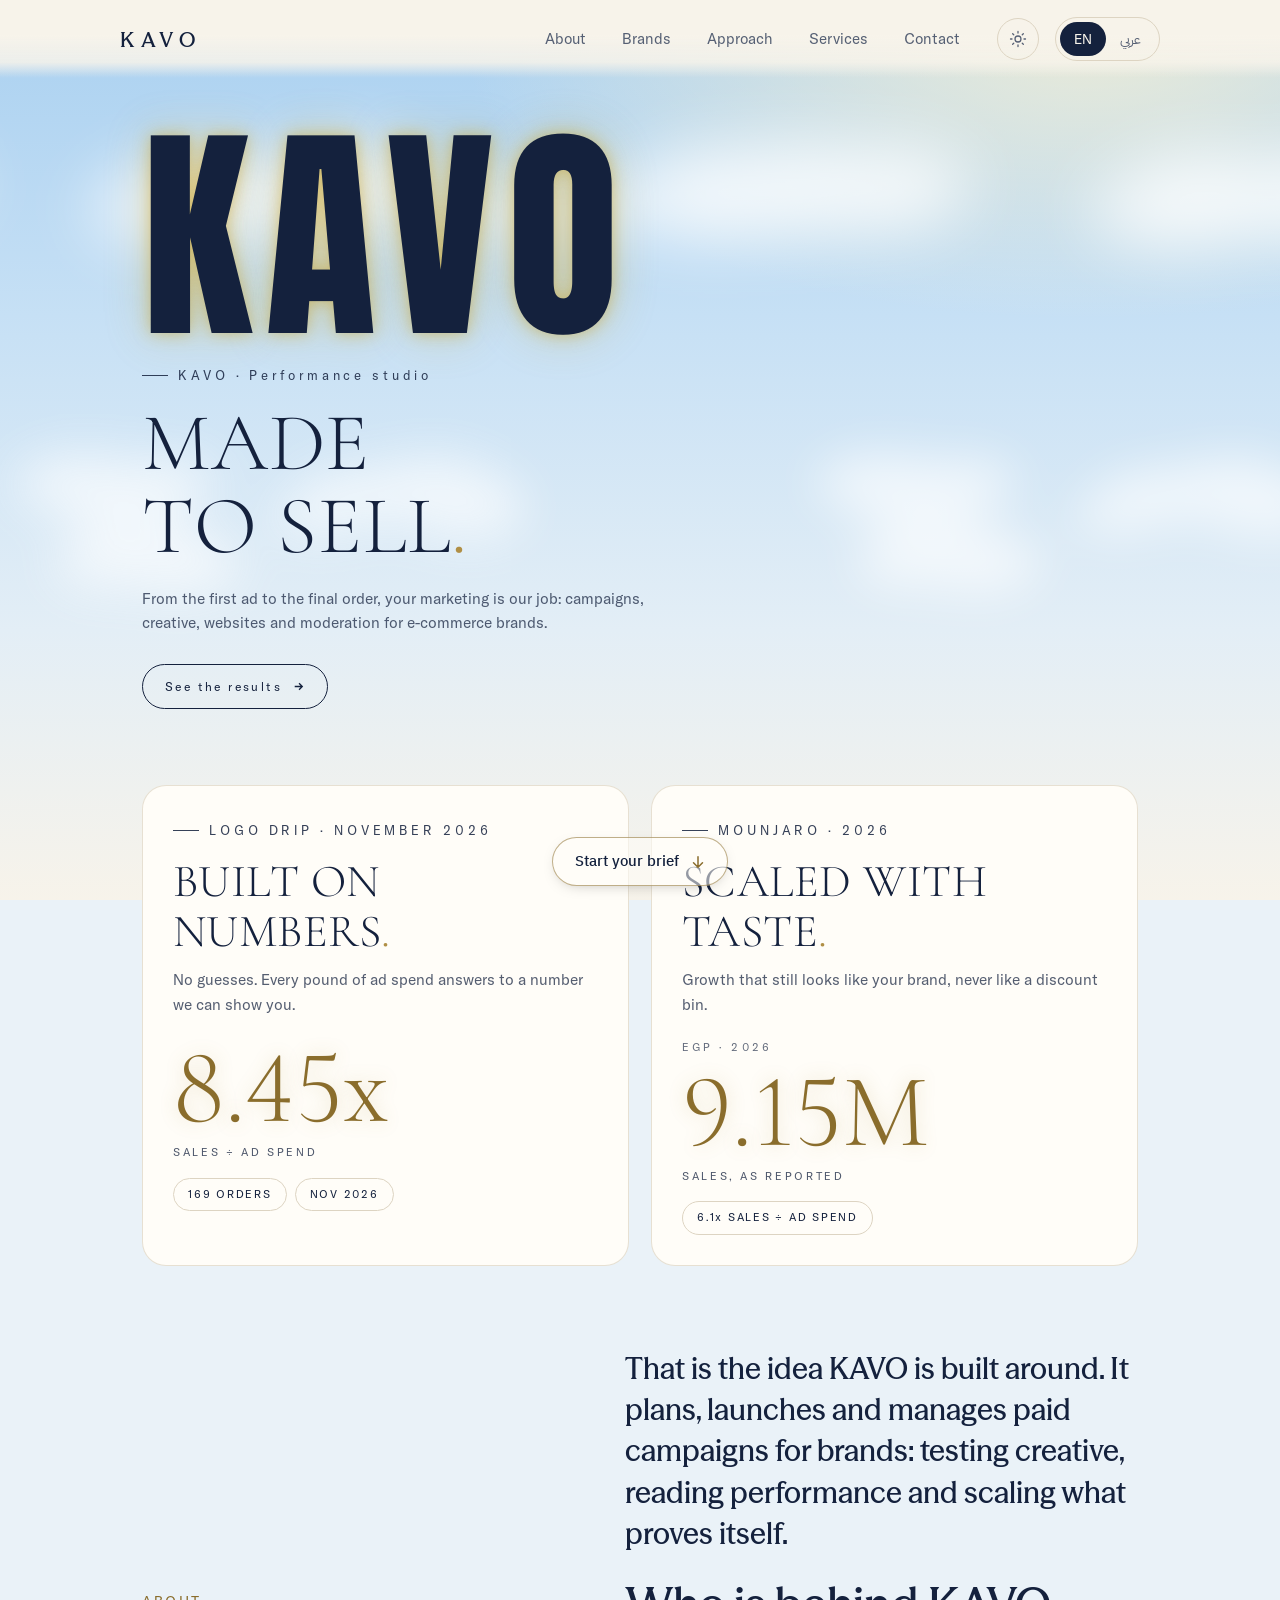
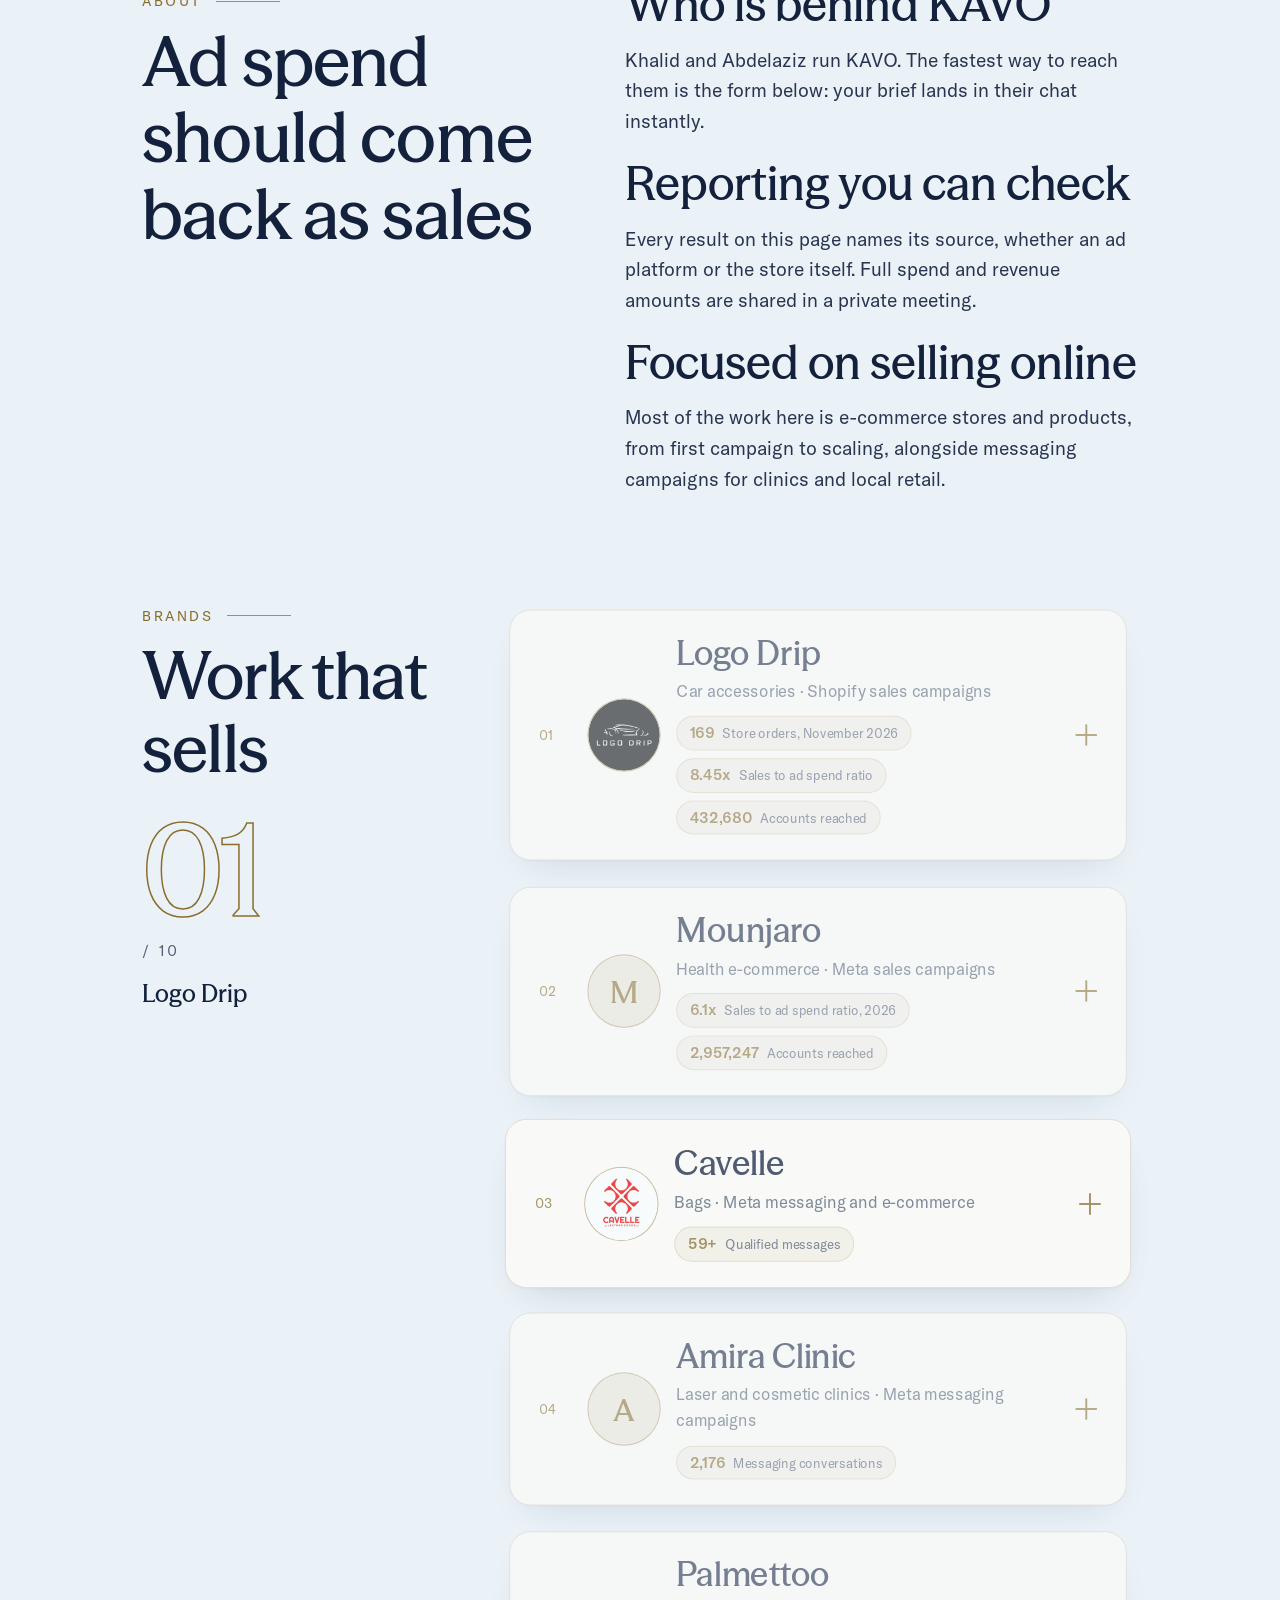
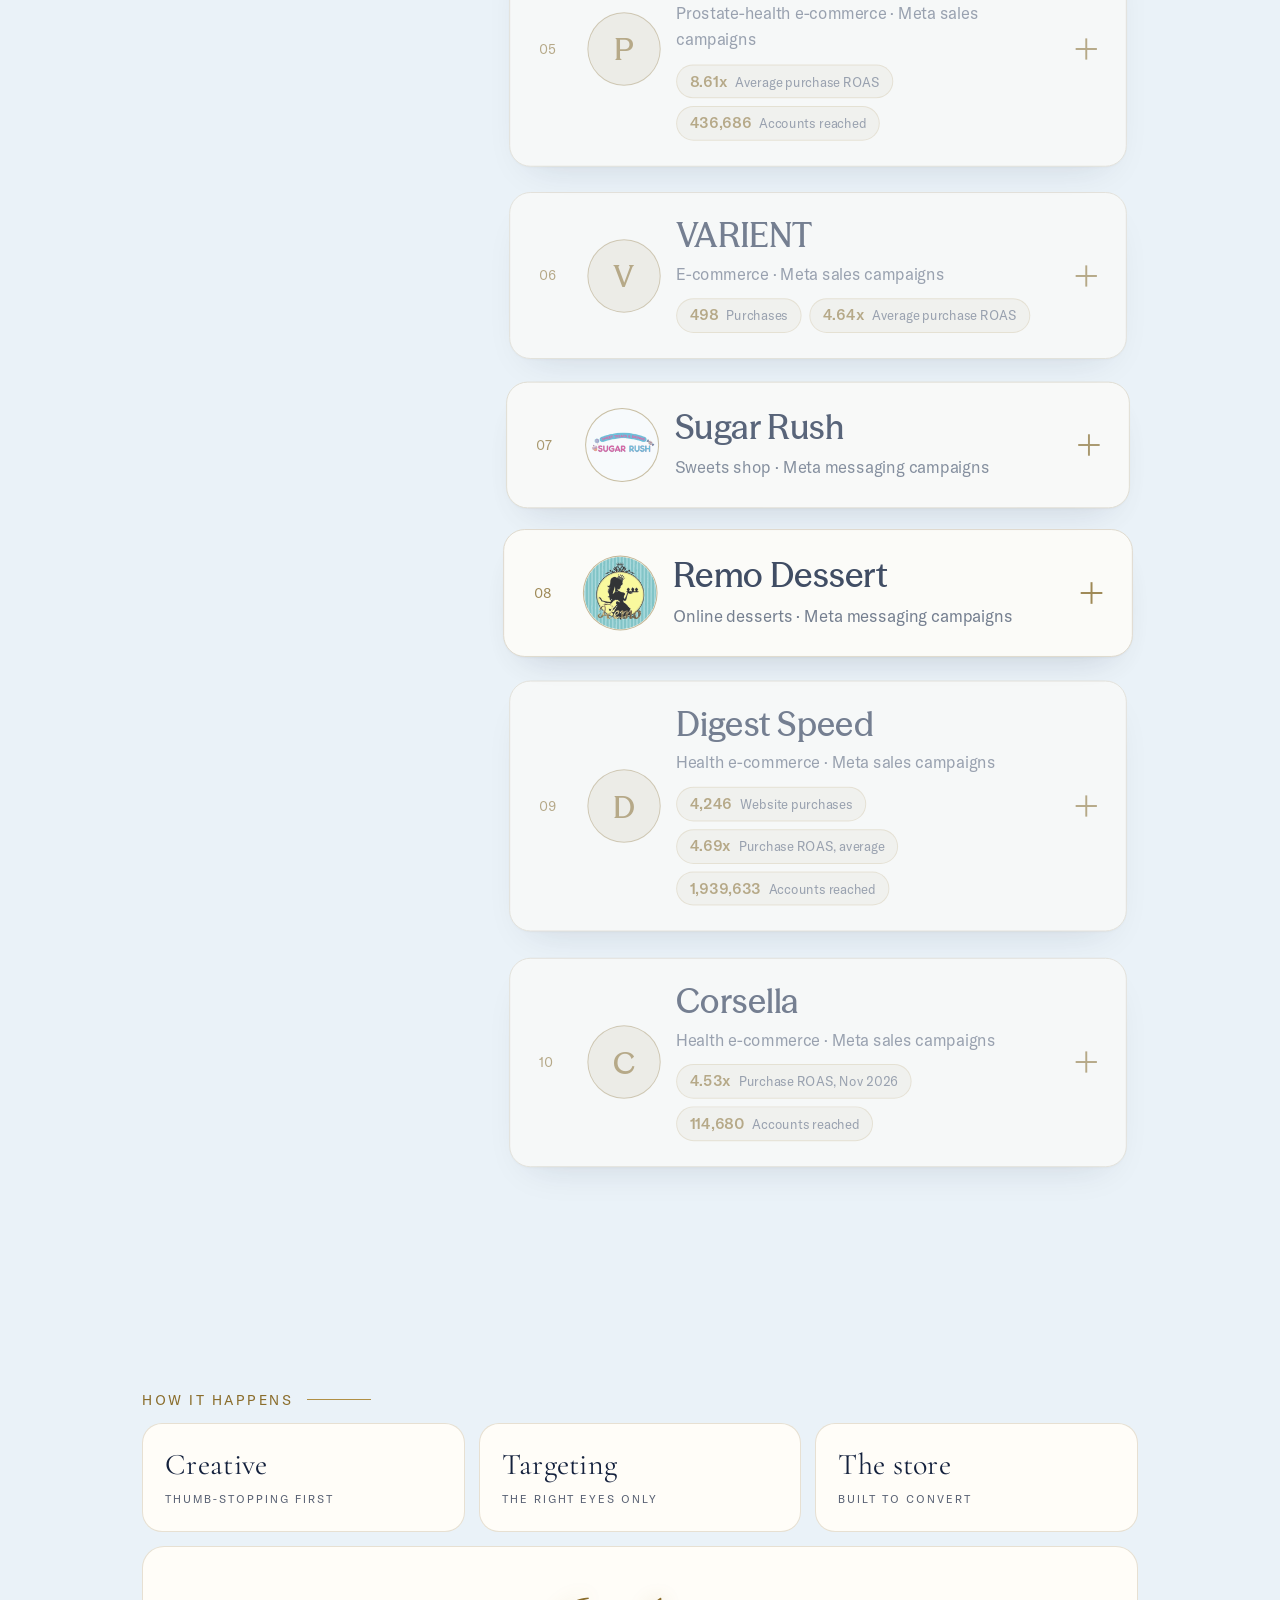
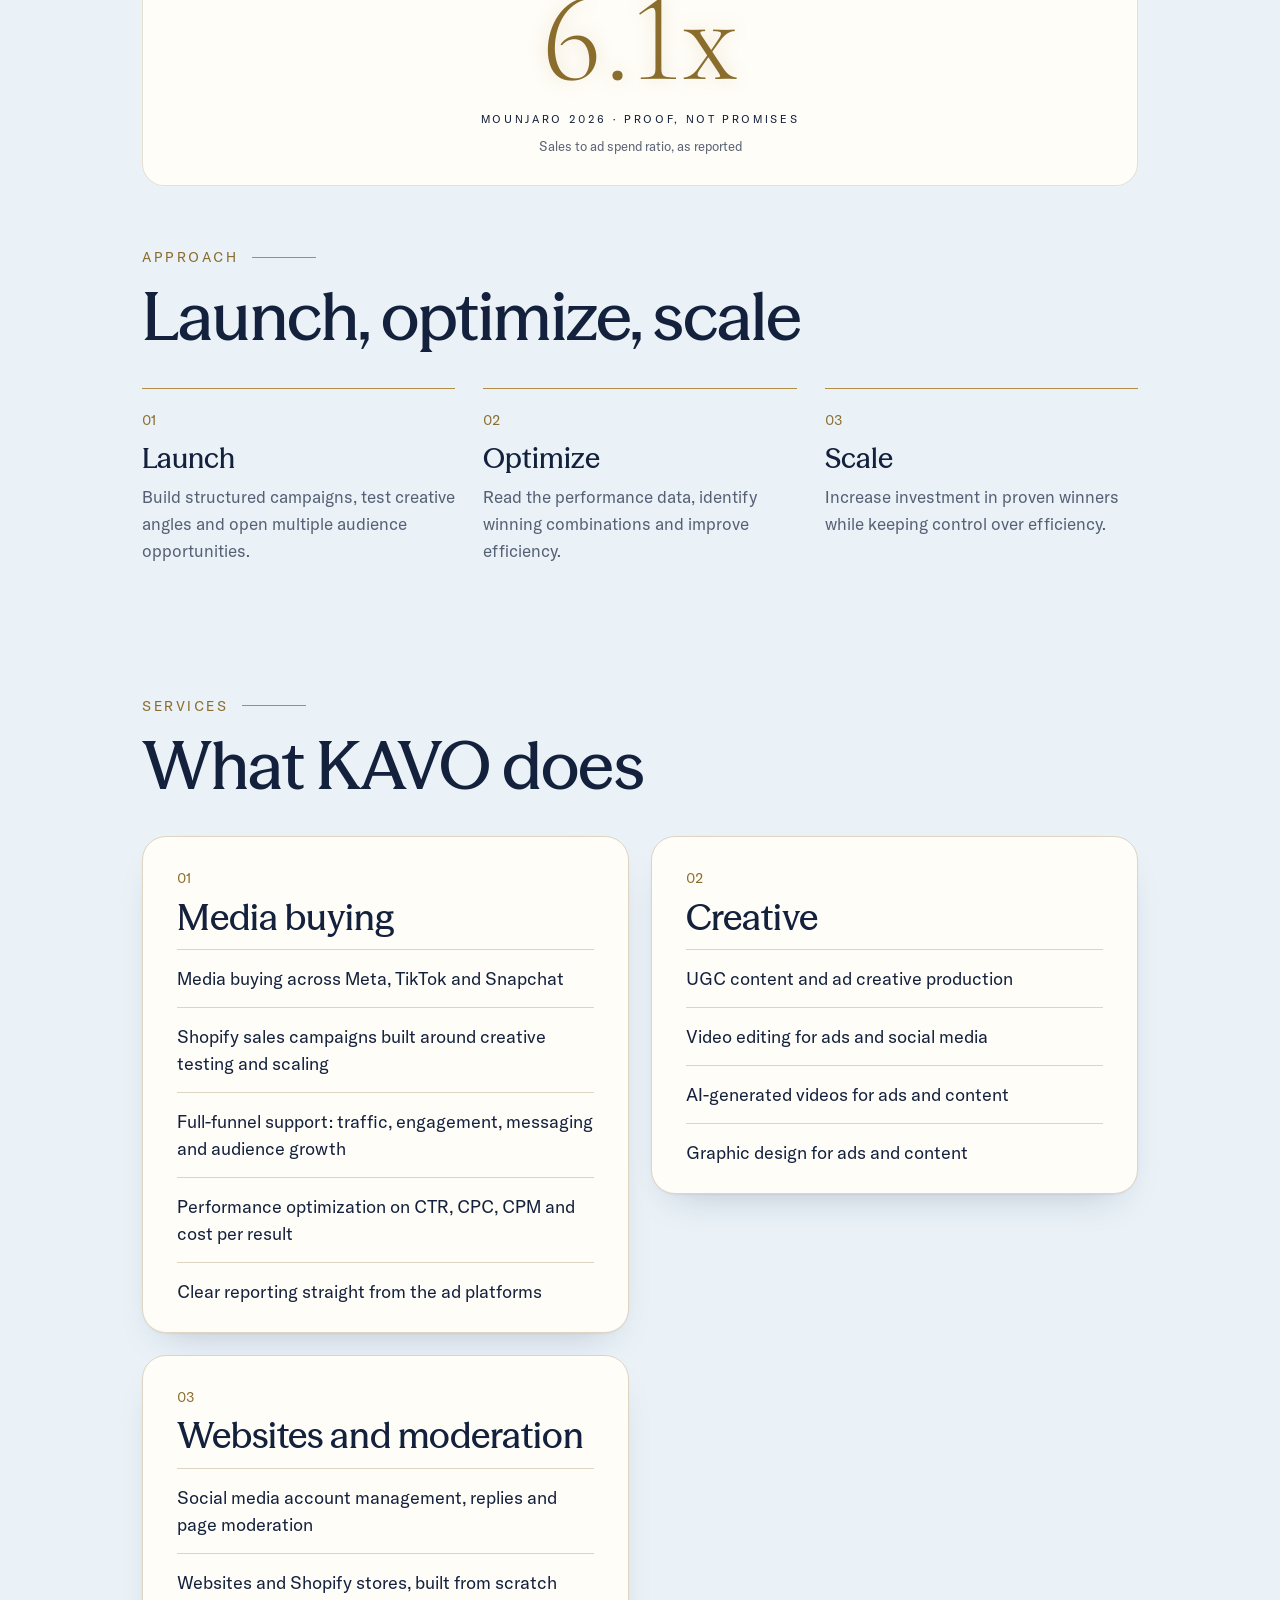
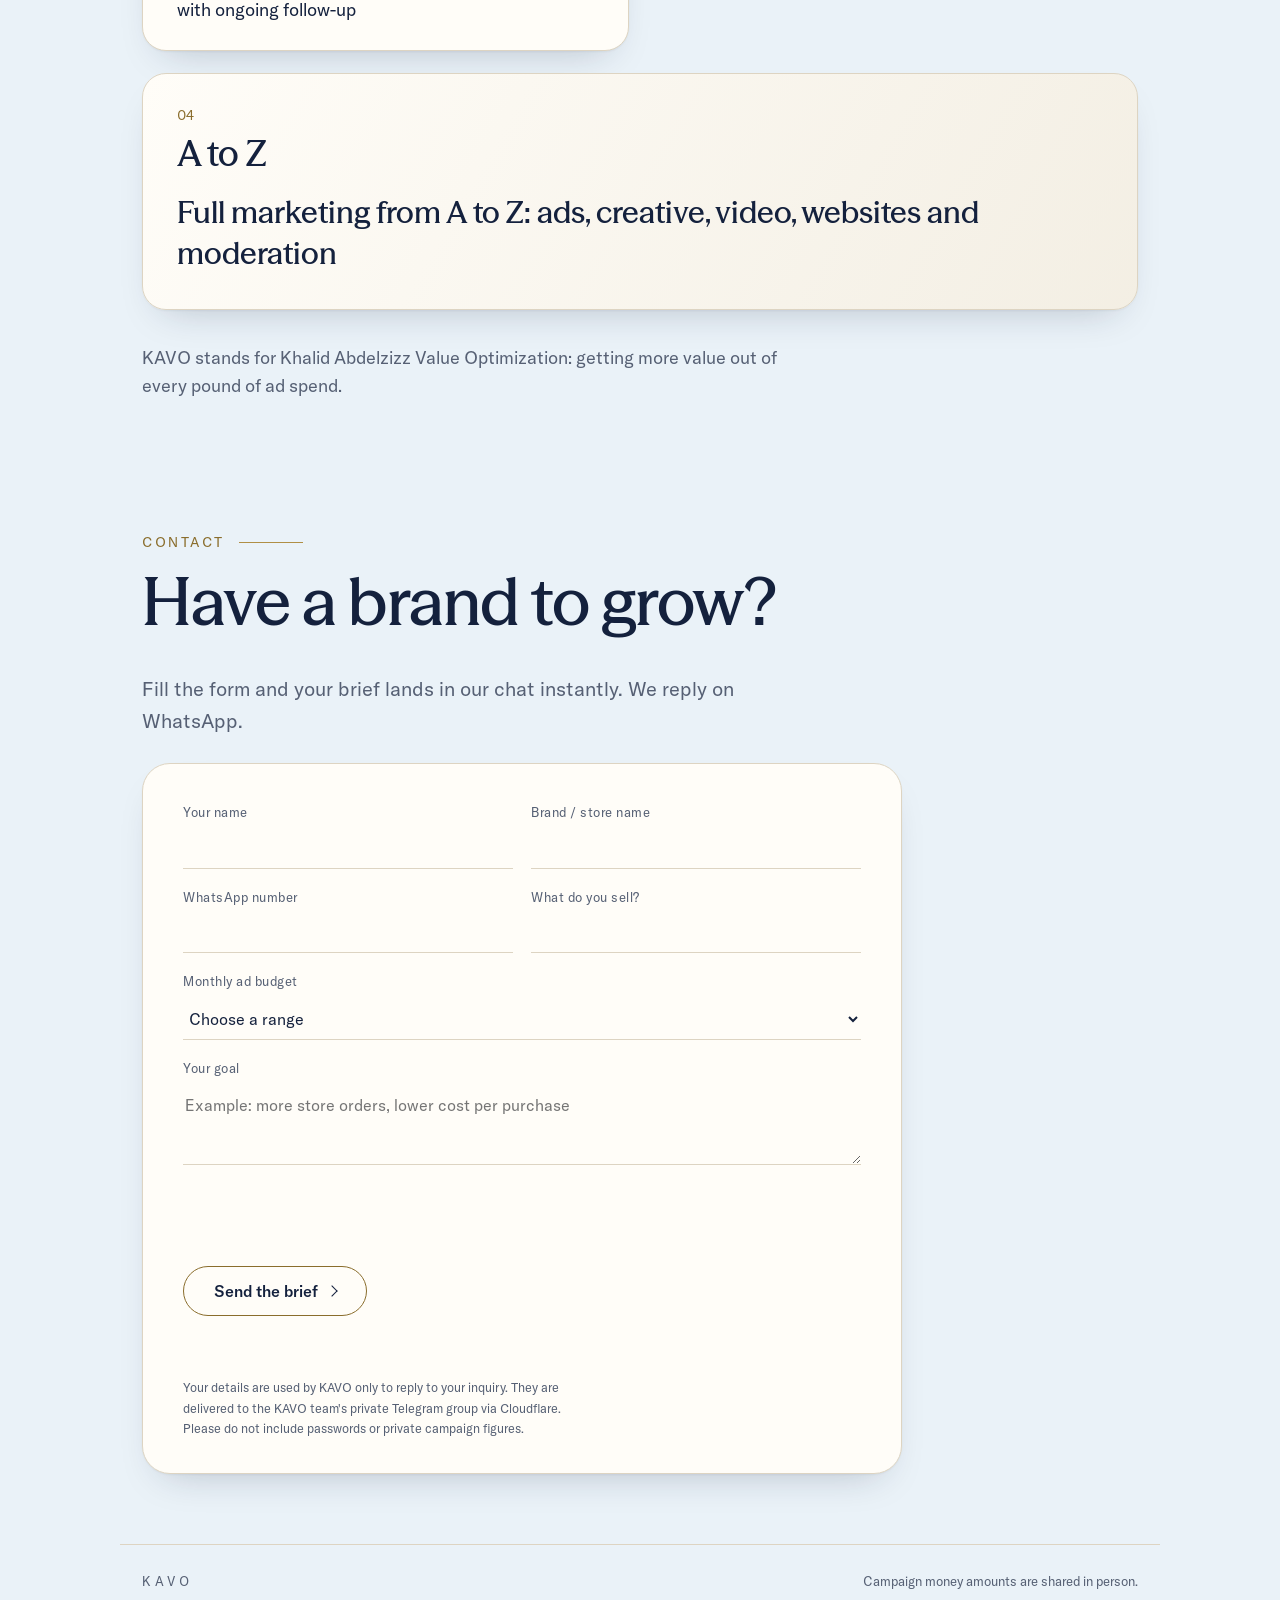
==== preview/index.html @ 8e8328d2 "Update index.html" ====
<!doctype html>
<html lang="en" dir="ltr">
<head>
<meta charset="utf-8">
<meta name="robots" content="noindex">
<meta name="viewport" content="width=device-width,initial-scale=1,viewport-fit=cover">
<title>KAVO | Khalid Abdelzizz - Performance Marketing</title>
<meta name="description" content="KAVO - Khalid Abdelzizz Value Optimization. Performance marketing and media buying for e-commerce brands.">
<meta name="theme-color" content="#F7F3EA">
<link rel="icon" type="image/png" sizes="64x64" href="[data-uri]">
<link rel="apple-touch-icon" href="../assets/Y4HUVKZJ.jpg">
<meta property="og:type" content="website">
<meta property="og:site_name" content="KAVO">
<meta property="og:title" content="KAVO | Khalid Abdelzizz - Performance Marketing">
<meta property="og:description" content="KAVO - Khalid Abdelzizz Value Optimization. Performance marketing and media buying for e-commerce brands.">
<meta property="og:url" content="https://khalidmohamed600.github.io/KAVO/">
<meta property="og:image" content="https://khalidmohamed600.github.io/KAVO/assets/Y4HUVKZJ.jpg">
<meta property="og:image:width" content="640">
<meta property="og:image:height" content="640">
<meta name="twitter:card" content="summary">
<meta name="twitter:title" content="KAVO | Khalid Abdelzizz - Performance Marketing">
<meta name="twitter:description" content="Performance marketing and media buying for e-commerce brands.">
<meta name="twitter:image" content="https://khalidmohamed600.github.io/KAVO/assets/Y4HUVKZJ.jpg">
<link rel="preload" href="../fonts/SeasonMix-Medium.woff2" as="font" type="font/woff2" crossorigin>
<link rel="preload" href="../fonts/GT-America-Standard-Regular.woff2" as="font" type="font/woff2" crossorigin>
<link rel="preconnect" href="https://fonts.googleapis.com"><link rel="preconnect" href="https://fonts.gstatic.com" crossorigin><link href="https://fonts.googleapis.com/css2?family=Anton&family=Cormorant+Garamond:wght@300;400&display=swap" rel="stylesheet" media="print" onload="this.media='all'"><noscript><link href="https://fonts.googleapis.com/css2?family=Anton&family=Cormorant+Garamond:wght@300;400&display=swap" rel="stylesheet"></noscript>
<link rel="stylesheet" href="../style.css?v=43">
<link rel="stylesheet" href="flat.css?v=13">
<script>document.documentElement.classList.add('js','flat');(function(){var q=location.search,l=/[?&]lite=1/.test(q),f=/[?&]full=1/.test(q),t=false;try{t=matchMedia('(pointer:coarse)').matches}catch(e){}if(l||(t&&!f))document.documentElement.classList.add('lite')})();(function(){var m=null;try{m=localStorage.getItem('kavo-theme-v2')}catch(e){}var D=new Date(),H=D.getHours()*60+D.getMinutes(),t=(m==='light'||m==='dark')?m:((H>=360&&H<1050)?'light':'dark');document.documentElement.setAttribute('data-theme',t);var c=document.querySelector('meta[name=theme-color]');if(c)c.content=t==='dark'?'#0a0e1a':'#F7F3EA'})();try{if(localStorage.getItem('kavo-lang')==='ar'){document.documentElement.lang='ar';document.documentElement.dir='rtl'}}catch(e){}</script>
</head>
<body>
<div class="sky" id="sky" aria-hidden="true"><i class="a"></i><i class="b"></i><i class="c"></i><i class="d"></i><i class="e"></i></div>

<a class="skip" href="#main" data-en="Skip to content" data-ar="تخطي للمحتوى">Skip to content</a>




<header class="top">
  <a class="logo" href="#home" aria-label="KAVO">KAVO</a>
  <nav aria-label="Sections">
    <a href="#about" data-en="About" data-ar="عن KAVO">About</a>
    <a href="#brands" data-en="Brands" data-ar="البراندات">Brands</a>
    <a href="#approach" data-en="Approach" data-ar="الأسلوب">Approach</a>
    <a href="#services" data-en="Services" data-ar="الخدمات">Services</a>
    <a href="#contact" data-en="Contact" data-ar="تواصل">Contact</a>
  </nav>
  <button class="theme" id="theme" type="button" data-mode="auto" aria-label="Theme: auto"><svg class="sun" viewBox="0 0 24 24" aria-hidden="true"><circle cx="12" cy="12" r="4"/><path d="M12 2v2M12 20v2M4.9 4.9l1.4 1.4M17.7 17.7l1.4 1.4M2 12h2M20 12h2M4.9 19.1l1.4-1.4M17.7 6.3l1.4-1.4"/></svg><svg class="moon" viewBox="0 0 24 24" aria-hidden="true"><path d="M20 14.5A8 8 0 1 1 9.5 4a6.5 6.5 0 0 0 10.5 10.5z"/></svg><svg class="auto" viewBox="0 0 24 24" aria-hidden="true"><circle cx="12" cy="12" r="8.5"/><path d="M12 3.5v17a8.5 8.5 0 0 0 0-17z" fill="currentColor"/></svg></button>
  <button class="lang" id="lang" type="button" aria-label="Language"><span data-l="en">EN</span><span data-l="ar">عربي</span></button>
</header>

<div class="loader" id="loader" aria-hidden="true">
  <div class="lletters"><span>K</span><span>A</span><span>V</span><span>O</span></div>
  <div class="lbar"><i></i></div>
</div>
<main id="main" tabindex="-1">
<section class="fhero" id="home">
  <div class="fwrap">
    <h1 class="wordmark" aria-label="KAVO" data-t="KAVO">KAVO</h1>
    <p class="eyebrow2" data-en="KAVO · Performance studio" data-ar="KAVO · ستوديو أداء">KAVO · Performance studio</p>
    <h2 class="bigtype fhead" data-en="MADE<br>TO SELL<i>.</i>" data-ar="مصنوع<br>عشان <i>يبيع</i>.">MADE<br>TO SELL<i>.</i></h2>
    <p class="sub2" data-en="From the first ad to the final order, your marketing is our job: campaigns, creative, websites and moderation for e-commerce brands." data-ar="من أول إعلان لآخر أوردر، تسويق براندك علينا: حملات وكرياتيف ومواقع ومودريشن لبراندات الإي كومرس.">From the first ad to the final order, your marketing is our job: campaigns, creative, websites and moderation for e-commerce brands.</p>
    <a class="pill2" href="#brands"><span data-en="See the results" data-ar="شوف النتايج">See the results</span><svg viewBox="0 0 24 24" fill="none" stroke="currentColor" stroke-width="2.4" aria-hidden="true"><path d="M5 12h14M13 6l6 6-6 6"/></svg></a>
  </div>
</section>
<section class="fnums" id="numbers">
  <div class="fwrap fgrid">
    <article class="fcard r">
      <p class="eyebrow2" data-en="LOGO DRIP · NOVEMBER 2026" data-ar="لوجو دريب · نوفمبر 2026">LOGO DRIP · NOVEMBER 2026</p>
      <h2 class="fh" data-en="BUILT ON NUMBERS<i>.</i>" data-ar="مبني على <i>أرقام</i>.">BUILT ON NUMBERS<i>.</i></h2>
      <p class="sub2" data-en="No guesses. Every pound of ad spend answers to a number we can show you." data-ar="مفيش تخمين. كل جنيه إعلان ليه رقم نقدر نوريهولك.">No guesses. Every pound of ad spend answers to a number we can show you.</p>
      <div class="fnum"><b>8.45x</b><span data-en="SALES ÷ AD SPEND" data-ar="مبيعات ÷ صرف إعلانات">SALES ÷ AD SPEND</span></div>
      <p class="fchips"><span data-en="169 ORDERS" data-ar="169 أوردر">169 ORDERS</span><span data-en="NOV 2026" data-ar="نوفمبر 2026">NOV 2026</span></p>
    </article>
    <article class="fcard r">
      <p class="eyebrow2" data-en="MOUNJARO · 2026" data-ar="مونجارو · 2026">MOUNJARO · 2026</p>
      <h2 class="fh" data-en="SCALED WITH TASTE<i>.</i>" data-ar="نكبّر <i>بذوق</i>.">SCALED WITH TASTE<i>.</i></h2>
      <p class="sub2" data-en="Growth that still looks like your brand, never like a discount bin." data-ar="نمو يحافظ على شكل براندك، مش شكل عروض التخفيضات.">Growth that still looks like your brand, never like a discount bin.</p>
      <div class="fnum"><small data-en="EGP · 2026" data-ar="جنيه · 2026">EGP · 2026</small><b>9.15M</b><span data-en="SALES, AS REPORTED" data-ar="المبيعات حسب التقارير">SALES, AS REPORTED</span></div>
      <p class="fchips"><span data-en="6.1x SALES ÷ AD SPEND" data-ar="6.1x نسبة المبيعات للصرف">6.1x SALES ÷ AD SPEND</span></p>
    </article>
  </div>
</section>
<section class="sec" id="about">
<div class="bstick">
  <p class="lab r" data-en="About" data-ar="عن KAVO">About</p>
  <h2 class="r" data-en="Ad spend should come back as sales" data-ar="كل جنيه إعلان لازم يرجع مبيعات">Ad spend should come back as sales</h2>
  <div class="beats">
  <p class="lead beat" data-en="That is the idea KAVO is built around. It plans, launches and manages paid campaigns for brands: testing creative, reading performance and scaling what proves itself." data-ar="دي الفكرة اللي KAVO مبنية عليها. بتخطط الحملات المدفوعة للبراندات وبتطلقها وبتديرها: بتختبر الكرياتيف، وبتقرا الأداء، وبتكبّر اللي يثبت نفسه.">That is the idea KAVO is built around. It plans, launches and manages paid campaigns for brands: testing creative, reading performance and scaling what proves itself.</p>
  <ul class="pts">
    <li class="beat"><b data-en="Who is behind KAVO" data-ar="مين ورا KAVO">Who is behind KAVO</b><p data-en="Khalid and Abdelaziz run KAVO. The fastest way to reach them is the form below: your brief lands in their chat instantly." data-ar="خالد وعبد العزيز هما اللي شغالين على KAVO. أسرع طريقة توصلهم بيها هي الفورم اللي تحت: تفاصيلك بتوصل شاتهم على طول.">Khalid and Abdelaziz run KAVO. The fastest way to reach them is the form below: your brief lands in their chat instantly.</p></li>
    <li class="beat"><b data-en="Reporting you can check" data-ar="تقارير تقدر تراجعها">Reporting you can check</b><p data-en="Every result on this page names its source, whether an ad platform or the store itself. Full spend and revenue amounts are shared in a private meeting." data-ar="كل نتيجة في الصفحة دي مكتوب مصدرها، سواء منصة إعلانات أو المتجر نفسه. ومبالغ الصرف والمبيعات الكاملة بنعرضها في لقاء خاص.">Every result on this page names its source, whether an ad platform or the store itself. Full spend and revenue amounts are shared in a private meeting.</p></li>
    <li class="beat"><b data-en="Focused on selling online" data-ar="شغلنا الأساسي البيع أونلاين">Focused on selling online</b><p data-en="Most of the work here is e-commerce stores and products, from first campaign to scaling, alongside messaging campaigns for clinics and local retail." data-ar="معظم الشغل هنا متاجر ومنتجات إي كومرس، من أول حملة لحد التوسع، وكمان حملات رسائل لعيادات ومحلات.">Most of the work here is e-commerce stores and products, from first campaign to scaling, alongside messaging campaigns for clinics and local retail.</p></li>
  </ul>
</div>
<div class="bprog" aria-hidden="true"><i></i></div>
</div>
</section>

<section class="sec" id="brands">
  <div class="bgrid"><div class="bhead">
  <p class="lab r" data-en="Brands" data-ar="البراندات">Brands</p>
  <h2 class="r" data-en="Work that sells" data-ar="شغل بيبيع">Work that sells</h2>
  <div class="bidx" id="bidx" aria-hidden="true"><b></b><span></span><em></em></div>
  </div>
  <div class="blist">

  <div class="brand r">
    <button type="button" aria-expanded="false" aria-controls="p1">
      <span class="n">01</span>
      <span class="bt"><span class="nm">Logo Drip</span><span class="tg" data-en="Car accessories · Shopify sales campaigns" data-ar="إكسسوارات سيارات · حملات مبيعات Shopify">Car accessories · Shopify sales campaigns</span></span>
      <span class="ar"></span>
    </button>
    <div class="panel" id="p1"><div>
      <p class="desc" data-en="Logo Drip is a Shopify store selling custom car emblems in three designs, plus wheel center caps. KAVO runs the full funnel: sales campaigns built on creative testing and scaling, backed by traffic, engagement and follower campaigns." data-ar="Logo Drip متجر Shopify بيبيع شعارات سيارات مخصوصة بثلاث تصميمات، وكمان طبّات الجنوط. KAVO بتدير مسار البيع كله: حملات مبيعات مبنية على اختبار الكرياتيف والتوسع، مدعومة بحملات ترافيك وتفاعل ومتابعين.">Logo Drip is a Shopify store selling custom car emblems in three designs, plus wheel center caps. KAVO runs the full funnel: sales campaigns built on creative testing and scaling, backed by traffic, engagement and follower campaigns.</p>
      <div class="figs"><div class="fig"><b data-to="169">169</b><span data-en="Store orders, November 2026" data-ar="أوردر على المتجر في نوفمبر 2026">Store orders, November 2026</span></div><div class="fig"><b data-to="8.45" data-d="2" data-s="x">8.45x</b><span data-en="Sales to ad spend ratio" data-ar="نسبة المبيعات لصرف الإعلانات">Sales to ad spend ratio</span></div><div class="fig"><b data-to="432680">432,680</b><span data-en="Accounts reached" data-ar="حساب وصلتله الإعلانات">Accounts reached</span></div></div>
      <p class="cap" data-en="As reported by KAVO: the 169 orders are store totals for November 2026. The ratio is store sales (all sales channels) over Sales-campaign spend across two ad accounts, and is not Meta-attributed ROAS. Reach: Meta Ads Manager, 1 Nov 2026 to 24 Nov 2026." data-ar="حسب بيانات KAVO: الـ169 أوردر دول إجمالي أوردرات المتجر في نوفمبر 2026. النسبة هي مبيعات المتجر (كل قنوات البيع) مقسومة على صرف حملات الـSales في حسابين إعلانيين، ومش <bdi dir='ltr'>ROAS</bdi> محسوب من <bdi dir='ltr'>Meta</bdi>. الوصول: من <bdi dir='ltr'>Meta Ads Manager</bdi>، من 1 نوفمبر 2026 إلى 24 نوفمبر 2026.">As reported by KAVO: the 169 orders are store totals for November 2026. The ratio is store sales (all sales channels) over Sales-campaign spend across two ad accounts, and is not Meta-attributed ROAS. Reach: Meta Ads Manager, 1 Nov 2026 to 24 Nov 2026.</p>
      <p class="priv"><svg viewBox="0 0 24 24" aria-hidden="true"><rect x="5" y="11" width="14" height="9" rx="2"/><path d="M8 11V8a4 4 0 0 1 8 0v3"/></svg><span data-en="Spend and revenue are shared in a private meeting." data-ar="الصرف والمبيعات بنعرضهم في لقاء خاص.">Spend and revenue are shared in a private meeting.</span></p>
    </div></div>
  </div>

  <div class="brand r">
    <button type="button" aria-expanded="false" aria-controls="p2">
      <span class="n">02</span>
      <span class="bt"><span class="nm">Mounjaro</span><span class="tg" data-en="Health e-commerce · Meta sales campaigns" data-ar="إي كومرس صحة وتخسيس · حملات مبيعات على ميتا">Health e-commerce · Meta sales campaigns</span></span>
      <span class="ar"></span>
    </button>
    <div class="panel" id="p2"><div>
      <p class="desc" data-en="Mounjaro is an e-commerce brand in the health and slimming space. KAVO runs its Meta sales campaigns." data-ar="Mounjaro براند إي كومرس في مجال الصحة والتخسيس. KAVO بتشغّل له حملات المبيعات على ميتا.">Mounjaro is an e-commerce brand in the health and slimming space. KAVO runs its Meta sales campaigns.</p>
      <div class="figs"><div class="fig"><b class="cur" data-en="EGP 9.15M" data-ar="9.15 مليون جنيه">EGP 9.15M</b><span data-en="Store sales, 2026" data-ar="مبيعات المتجر في 2026">Store sales, 2026</span></div><div class="fig"><b class="cur" data-en="EGP 1.5M" data-ar="1.5 مليون جنيه">EGP 1.5M</b><span data-en="Ad spend, 2026" data-ar="صرف الإعلانات في 2026">Ad spend, 2026</span></div><div class="fig"><b data-to="6.1" data-d="1" data-s="x">6.1x</b><span data-en="Sales to ad spend ratio, 2026" data-ar="نسبة المبيعات لصرف الإعلانات في 2026">Sales to ad spend ratio, 2026</span></div><div class="fig"><b data-to="2957247">2,957,247</b><span data-en="Accounts reached" data-ar="حساب وصلتله الإعلانات">Accounts reached</span></div></div>
      <p class="cap" data-en="2026, as reported by KAVO: EGP 9.15 million in store sales against EGP 1.5 million in ad spend for the year, a 6.1x ratio of store sales to ad spend (not Meta-attributed ROAS). Reach: Meta Ads Manager, 1 Jan 2026 to 25 Nov 2026, 70 campaigns." data-ar="سنة 2026، حسب بيانات KAVO: مبيعات المتجر 9.15 مليون جنيه مقابل صرف إعلانات 1.5 مليون جنيه في السنة، يعني نسبة 6.1x لمبيعات المتجر على الصرف (مش <bdi dir='ltr'>ROAS</bdi> محسوب من <bdi dir='ltr'>Meta</bdi>). الوصول: من <bdi dir='ltr'>Meta Ads Manager</bdi>، من 1 يناير 2026 إلى 25 نوفمبر 2026، 70 حملة.">2026, as reported by KAVO: EGP 9.15 million in store sales against EGP 1.5 million in ad spend for the year, a 6.1x ratio of store sales to ad spend (not Meta-attributed ROAS). Reach: Meta Ads Manager, 1 Jan 2026 to 25 Nov 2026, 70 campaigns.</p>
    </div></div>
  </div>

  <div class="brand r">
    <button type="button" aria-expanded="false" aria-controls="p3">
      <span class="n">03</span>
      <span class="bt"><span class="nm">Cavelle</span><span class="tg" data-en="Bags · Meta messaging and e-commerce" data-ar="براند شنط · رسائل على ميتا وإي كومرس">Bags · Meta messaging and e-commerce</span></span>
      <span class="ar"></span>
    </button>
    <div class="panel" id="p3"><div>
      <p class="desc" data-en="Cavelle is a bags brand. KAVO runs Meta messaging campaigns to bring in qualified conversations from interested buyers, and is working on its e-commerce side." data-ar="Cavelle براند شنط. KAVO بتشغّل له حملات رسائل على ميتا لجلب محادثات مؤهلة من عملاء مهتمين، وبتشتغل معاه كمان على الإي كومرس.">Cavelle is a bags brand. KAVO runs Meta messaging campaigns to bring in qualified conversations from interested buyers, and is working on its e-commerce side.</p>
      <div class="figs"><div class="fig"><b data-to="59" data-s="+">59+</b><span data-en="Qualified messages" data-ar="رسالة مؤهلة">Qualified messages</span></div></div>
      <p class="cap" data-en="Campaign figure from Khalid's earlier portfolio." data-ar="رقم الحملة من البورتفوليو السابق لخالد.">Campaign figure from Khalid's earlier portfolio.</p>
      <p class="priv"><svg viewBox="0 0 24 24" aria-hidden="true"><rect x="5" y="11" width="14" height="9" rx="2"/><path d="M8 11V8a4 4 0 0 1 8 0v3"/></svg><span data-en="Spend and revenue are shared in a private meeting." data-ar="الصرف والمبيعات بنعرضهم في لقاء خاص.">Spend and revenue are shared in a private meeting.</span></p>
    </div></div>
  </div>

  <div class="brand r">
    <button type="button" aria-expanded="false" aria-controls="p4">
      <span class="n">04</span>
      <span class="bt"><span class="nm">Amira Clinic</span><span class="tg" data-en="Laser and cosmetic clinics · Meta messaging campaigns" data-ar="عيادات ليزر وتجميل · حملات رسائل على ميتا">Laser and cosmetic clinics · Meta messaging campaigns</span></span>
      <span class="ar"></span>
    </button>
    <div class="panel" id="p4"><div>
      <p class="desc" data-en="Amira Clinic offers laser and cosmetic treatments. KAVO runs Meta messaging campaigns that bring in conversations from people interested in the treatments." data-ar="عيادة أميرة بتقدم خدمات ليزر وتجميل. KAVO بتشغّل لها حملات رسائل على ميتا بتجيب محادثات من ناس مهتمة بالخدمات.">Amira Clinic offers laser and cosmetic treatments. KAVO runs Meta messaging campaigns that bring in conversations from people interested in the treatments.</p>
      <div class="figs"><div class="fig"><b data-to="2176">2,176</b><span data-en="Messaging conversations" data-ar="محادثة رسائل">Messaging conversations</span></div><div class="fig"><b class="cur" data-en="EGP 3" data-ar="3 جنيه">EGP 3</b><span data-en="Cost per conversation" data-ar="تكلفة المحادثة">Cost per conversation</span></div></div>
      <p class="cap" data-en="Conversations: Meta Ads Manager, 31 Aug to 29 Sep 2026, 31 campaigns. Cost per conversation as reported by KAVO." data-ar="المحادثات: من Meta Ads Manager، من 31 أغسطس لـ29 سبتمبر 2026، 31 حملة. تكلفة المحادثة حسب بيانات KAVO.">Conversations: Meta Ads Manager, 31 Aug to 29 Sep 2026, 31 campaigns. Cost per conversation as reported by KAVO.</p>
      <p class="priv"><svg viewBox="0 0 24 24" aria-hidden="true"><rect x="5" y="11" width="14" height="9" rx="2"/><path d="M8 11V8a4 4 0 0 1 8 0v3"/></svg><span data-en="Spend and revenue are shared in a private meeting." data-ar="الصرف والمبيعات بنعرضهم في لقاء خاص.">Spend and revenue are shared in a private meeting.</span></p>
    </div></div>
  </div>

  <div class="brand r">
    <button type="button" aria-expanded="false" aria-controls="p5">
      <span class="n">05</span>
      <span class="bt"><span class="nm">Palmettoo</span><span class="tg" data-en="Prostate-health e-commerce · Meta sales campaigns" data-ar="إي كومرس صحة البروستاتا · حملات مبيعات على ميتا">Prostate-health e-commerce · Meta sales campaigns</span></span>
      <span class="ar"></span>
    </button>
    <div class="panel" id="p5"><div>
      <p class="desc" data-en="Palmettoo is an e-commerce product in the prostate-health category. KAVO runs Meta sales campaigns." data-ar="Palmettoo منتج إي كومرس في مجال صحة البروستاتا. KAVO بتشغّل له حملات مبيعات على ميتا.">Palmettoo is an e-commerce product in the prostate-health category. KAVO runs Meta sales campaigns.</p>
      <div class="figs"><div class="fig"><b data-to="8.61" data-d="2" data-s="x">8.61x</b><span data-en="Average purchase ROAS" data-ar="متوسط ROAS للمشتريات">Average purchase ROAS</span></div><div class="fig"><b data-to="436686">436,686</b><span data-en="Accounts reached" data-ar="حساب وصلتله الإعلانات">Accounts reached</span></div></div>
      <p class="cap" data-en="Meta Ads Manager, Sales campaigns, as reported by KAVO." data-ar="من Meta Ads Manager، حملات المبيعات، حسب بيانات KAVO.">Meta Ads Manager, Sales campaigns, as reported by KAVO.</p>
      <p class="priv"><svg viewBox="0 0 24 24" aria-hidden="true"><rect x="5" y="11" width="14" height="9" rx="2"/><path d="M8 11V8a4 4 0 0 1 8 0v3"/></svg><span data-en="Spend and revenue are shared in a private meeting." data-ar="الصرف والمبيعات بنعرضهم في لقاء خاص.">Spend and revenue are shared in a private meeting.</span></p>
    </div></div>
  </div>

  <div class="brand r">
    <button type="button" aria-expanded="false" aria-controls="p6">
      <span class="n">06</span>
      <span class="bt"><span class="nm">VARIENT</span><span class="tg" data-en="E-commerce · Meta sales campaigns" data-ar="إي كومرس · حملات مبيعات على ميتا">E-commerce · Meta sales campaigns</span></span>
      <span class="ar"></span>
    </button>
    <div class="panel" id="p6"><div>
      <p class="desc" data-en="VARIENT is an e-commerce brand. KAVO runs its Meta sales campaigns." data-ar="VARIENT براند إي كومرس. KAVO بتشغّل له حملات المبيعات على ميتا.">VARIENT is an e-commerce brand. KAVO runs its Meta sales campaigns.</p>
      <div class="figs"><div class="fig"><b data-to="498">498</b><span data-en="Purchases" data-ar="عمليات شراء">Purchases</span></div><div class="fig"><b data-to="4.64" data-d="2" data-s="x">4.64x</b><span data-en="Average purchase ROAS" data-ar="متوسط ROAS للمشتريات">Average purchase ROAS</span></div></div>
      <p class="cap" data-en="Meta Ads Manager, 1 to 25 Nov 2026, 17 campaigns." data-ar="من Meta Ads Manager، من 1 لـ25 نوفمبر 2026، 17 حملة.">Meta Ads Manager, 1 to 25 Nov 2026, 17 campaigns.</p>
      <p class="priv"><svg viewBox="0 0 24 24" aria-hidden="true"><rect x="5" y="11" width="14" height="9" rx="2"/><path d="M8 11V8a4 4 0 0 1 8 0v3"/></svg><span data-en="Spend and revenue are shared in a private meeting." data-ar="الصرف والمبيعات بنعرضهم في لقاء خاص.">Spend and revenue are shared in a private meeting.</span></p>
    </div></div>
  </div>

  <div class="brand r">
    <button type="button" aria-expanded="false" aria-controls="p7">
      <span class="n">07</span>
      <span class="bt"><span class="nm">Sugar Rush</span><span class="tg" data-en="Sweets shop · Meta messaging campaigns" data-ar="محل حلويات · حملات رسائل على ميتا">Sweets shop · Meta messaging campaigns</span></span>
      <span class="ar"></span>
    </button>
    <div class="panel" id="p7"><div>
      <p class="desc" data-en="Sugar Rush is a sweets shop selling imported sweets at wholesale prices. KAVO runs its Meta messaging campaigns, bringing in customer conversations for the shop." data-ar="شوجر راش محل حلويات بيبيع حلويات مستوردة بسعر الجملة. KAVO بتشغّل له حملات رسائل على ميتا بتجيب محادثات من العملاء للمحل.">Sugar Rush is a sweets shop selling imported sweets at wholesale prices. KAVO runs its Meta messaging campaigns, bringing in customer conversations for the shop.</p>
      <p class="cap" data-en="A new collaboration. Results get added as the campaigns grow." data-ar="تعاون جديد. النتايج هتتضاف هنا أول ما الحملات تكبر.">A new collaboration. Results get added as the campaigns grow.</p>
    </div></div>
  </div>

  <div class="brand r">
    <button type="button" aria-expanded="false" aria-controls="p8">
      <span class="n">08</span>
      <span class="bt"><span class="nm">Remo Dessert</span><span class="tg" data-en="Online desserts · Meta messaging campaigns" data-ar="حلويات أونلاين · حملات رسائل على ميتا">Online desserts · Meta messaging campaigns</span></span>
      <span class="ar"></span>
    </button>
    <div class="panel" id="p8"><div>
      <p class="desc" data-en="Remo Dessert is an online desserts brand, making cupcakes and more to order. KAVO runs its Meta messaging campaigns." data-ar="ريمو ديزيرت براند حلويات أونلاين بيعمل كب كيك وحلويات بالطلب. KAVO بتشغّل له حملات رسائل على ميتا.">Remo Dessert is an online desserts brand, making cupcakes and more to order. KAVO runs its Meta messaging campaigns.</p>
      <p class="cap" data-en="A new collaboration. Results get added as the campaigns grow." data-ar="تعاون جديد. النتايج هتتضاف هنا أول ما الحملات تكبر.">A new collaboration. Results get added as the campaigns grow.</p>
    </div></div>
  </div>

  <div class="brand r">
    <button type="button" aria-expanded="false" aria-controls="p9">
      <span class="n">09</span>
      <span class="bt"><span class="nm">Digest Speed</span><span class="tg" data-en="Health e-commerce · Meta sales campaigns" data-ar="إي كومرس صحة وتخسيس · حملات مبيعات على ميتا">Health e-commerce · Meta sales campaigns</span></span>
      <span class="ar"></span>
    </button>
    <div class="panel" id="p9"><div>
      <p class="desc" data-en="Digest Speed is a digestion and weight-management product sold online. KAVO runs its Meta sales campaigns." data-ar="دايجست سبيد منتج للهضم والتخسيس بيتباع أونلاين. KAVO بتشغّل له حملات مبيعات على ميتا.">Digest Speed is a digestion and weight-management product sold online. KAVO runs its Meta sales campaigns.</p>
      <div class="figs"><div class="fig"><b data-to="4246">4,246</b><span data-en="Website purchases" data-ar="مشتريات من الموقع">Website purchases</span></div><div class="fig"><b data-to="4.69" data-d="2" data-s="x">4.69x</b><span data-en="Purchase ROAS, average" data-ar="متوسط <bdi dir='ltr'>ROAS</bdi> المشتريات">Purchase ROAS, average</span></div><div class="fig"><b data-to="1939633">1,939,633</b><span data-en="Accounts reached" data-ar="حساب وصلتله الإعلانات">Accounts reached</span></div></div>
      <p class="cap" data-en="As reported in Meta Ads Manager." data-ar="حسب بيانات <bdi dir='ltr'>Meta Ads Manager</bdi>.">As reported in Meta Ads Manager.</p>
    </div></div>
  </div>

  <div class="brand r">
    <button type="button" aria-expanded="false" aria-controls="p10">
      <span class="n">10</span>
      <span class="bt"><span class="nm">Corsella</span><span class="tg" data-en="Health e-commerce · Meta sales campaigns" data-ar="إي كومرس صحة وتخسيس · حملات مبيعات على ميتا">Health e-commerce · Meta sales campaigns</span></span>
      <span class="ar"></span>
    </button>
    <div class="panel" id="p10"><div>
      <p class="desc" data-en="Corsella is a health and weight-management e-commerce brand. KAVO runs its Meta sales campaigns." data-ar="كورسيلا براند إي كومرس لمنتجات الصحة والتخسيس. KAVO بتشغّل له حملات مبيعات على ميتا.">Corsella is a health and weight-management e-commerce brand. KAVO runs its Meta sales campaigns.</p>
      <div class="figs"><div class="fig"><b data-to="4.53" data-d="2" data-s="x">4.53x</b><span data-en="Purchase ROAS, Nov 2026" data-ar="<bdi dir='ltr'>ROAS</bdi> المشتريات، نوفمبر 2026">Purchase ROAS, Nov 2026</span></div><div class="fig"><b data-to="114680">114,680</b><span data-en="Accounts reached" data-ar="حساب وصلتله الإعلانات">Accounts reached</span></div></div>
      <p class="cap" data-en="November 2026, average across campaigns. Reach: Meta Ads Manager, 1 Nov 2026 to 27 Nov 2026, 33 campaigns." data-ar="نوفمبر 2026، متوسط الحملات. الوصول: من <bdi dir='ltr'>Meta Ads Manager</bdi>، من 1 نوفمبر 2026 إلى 27 نوفمبر 2026، 33 حملة.">November 2026, average across campaigns. Reach: Meta Ads Manager, 1 Nov 2026 to 27 Nov 2026, 33 campaigns.</p>
    </div></div>
  </div>
</div></div>
</section>

<section class="sec" id="approach">
<div class="fproof">
<p class="lab r" data-en="HOW IT HAPPENS" data-ar="بيحصل إزاي">HOW IT HAPPENS</p>
<div class="fsteps">
<div class="fpiece r"><h3 data-en="Creative" data-ar="كرياتيف">Creative</h3><p data-en="THUMB-STOPPING FIRST" data-ar="يوقف السكرول من أول ثانية">THUMB-STOPPING FIRST</p></div>
<div class="fpiece r"><h3 data-en="Targeting" data-ar="استهداف">Targeting</h3><p data-en="THE RIGHT EYES ONLY" data-ar="يوصل للناس الصح بس">THE RIGHT EYES ONLY</p></div>
<div class="fpiece r"><h3 data-en="The store" data-ar="المتجر">The store</h3><p data-en="BUILT TO CONVERT" data-ar="متصمم عشان يحوّل">BUILT TO CONVERT</p></div>
</div>
<div class="fresult r"><div class="bignum">6.1x</div><div class="numlbl" data-en="MOUNJARO 2026 · PROOF, NOT PROMISES" data-ar="مونجارو 2026 · إثبات، مش وعود">MOUNJARO 2026 · PROOF, NOT PROMISES</div><div class="rcap" data-en="Sales to ad spend ratio, as reported" data-ar="نسبة المبيعات لصرف الإعلانات، حسب التقارير">Sales to ad spend ratio, as reported</div></div>
</div>
<p class="lab r" style="margin-top:60px" data-en="Approach" data-ar="الأسلوب">Approach</p>
  <h2 class="r" data-en="Launch, optimize, scale" data-ar="نطلق، نحسّن، نكبّر">Launch, optimize, scale</h2>
  <ol class="steps">
    <li class="r"><b data-en="Launch" data-ar="إطلاق">Launch</b><p data-en="Build structured campaigns, test creative angles and open multiple audience opportunities." data-ar="نبني حملات منظمة، ونختبر زوايا كرياتيف مختلفة، ونجرّب أكتر من جمهور.">Build structured campaigns, test creative angles and open multiple audience opportunities.</p></li>
    <li class="r"><b data-en="Optimize" data-ar="تحسين">Optimize</b><p data-en="Read the performance data, identify winning combinations and improve efficiency." data-ar="نقرا بيانات الأداء، ونعرف التركيبات الرابحة، ونحسّن الكفاءة.">Read the performance data, identify winning combinations and improve efficiency.</p></li>
    <li class="r"><b data-en="Scale" data-ar="توسّع">Scale</b><p data-en="Increase investment in proven winners while keeping control over efficiency." data-ar="نزوّد الصرف على الإعلانات الرابحة، وإحنا ماسكين الكفاءة.">Increase investment in proven winners while keeping control over efficiency.</p></li>
  </ol>
</section>

<section class="sec" id="services">
  <p class="lab r" data-en="Services" data-ar="الخدمات">Services</p>
  <h2 class="r" data-en="What KAVO does" data-ar="KAVO بتعمل إيه">What KAVO does</h2>
  <div class="svcg">
    <div class="svcc"><span class="sn">01</span><h3 data-en="Media buying" data-ar="ميديا باينج">Media buying</h3>
    <ul>
      <li class="r" data-en="Media buying across Meta, TikTok and Snapchat" data-ar="ميديا باينج على ميتا وتيك توك وسناب">Media buying across Meta, TikTok and Snapchat</li>
      <li class="r" data-en="Shopify sales campaigns built around creative testing and scaling" data-ar="حملات مبيعات Shopify مبنية على اختبار الكرياتيف والتوسع">Shopify sales campaigns built around creative testing and scaling</li>
      <li class="r" data-en="Full-funnel support: traffic, engagement, messaging and audience growth" data-ar="دعم مسار البيع كله: ترافيك وتفاعل ورسائل ونمو الجمهور">Full-funnel support: traffic, engagement, messaging and audience growth</li>
      <li class="r" data-en="Performance optimization on CTR, CPC, CPM and cost per result" data-ar="تحسين الأداء على CTR وCPC وCPM وتكلفة النتيجة">Performance optimization on CTR, CPC, CPM and cost per result</li>
      <li class="r" data-en="Clear reporting straight from the ad platforms" data-ar="تقارير واضحة مباشرة من منصات الإعلانات">Clear reporting straight from the ad platforms</li>
    </ul></div>
    <div class="svcc"><span class="sn">02</span><h3 data-en="Creative" data-ar="كرياتيف">Creative</h3>
    <ul>
      <li class="r" data-en="UGC content and ad creative production" data-ar="محتوى UGC وإنتاج كرياتيف للإعلانات">UGC content and ad creative production</li>
      <li class="r" data-en="Video editing for ads and social media" data-ar="مونتاج فيديو للإعلانات والسوشيال ميديا">Video editing for ads and social media</li>
      <li class="r" data-en="AI-generated videos for ads and content" data-ar="فيديوهات بالذكاء الاصطناعي للإعلانات والمحتوى">AI-generated videos for ads and content</li>
      <li class="r" data-en="Graphic design for ads and content" data-ar="جرافيك ديزاين للإعلانات والمحتوى">Graphic design for ads and content</li>
    </ul></div>
    <div class="svcc"><span class="sn">03</span><h3 data-en="Websites and moderation" data-ar="مواقع ومودريشن">Websites and moderation</h3>
    <ul>
      <li class="r" data-en="Social media account management, replies and page moderation" data-ar="إدارة حسابات السوشيال ميديا والرد على الرسائل والتعليقات">Social media account management, replies and page moderation</li>
      <li class="r" data-en="Websites and Shopify stores, built from scratch with ongoing follow-up" data-ar="مواقع ومتاجر Shopify من البداية، مع متابعة مستمرة">Websites and Shopify stores, built from scratch with ongoing follow-up</li>
    </ul></div>
    <div class="svcc wide"><span class="sn">04</span><h3 data-en="A to Z" data-ar="من الألف للياء">A to Z</h3>
    <ul>
      <li class="r" data-en="Full marketing from A to Z: ads, creative, video, websites and moderation" data-ar="ماركتينج كامل من الألف للياء: إعلانات وكرياتيف وفيديو ومواقع ومودريشن">Full marketing from A to Z: ads, creative, video, websites and moderation</li>
    </ul></div>
  </div>
  <p class="name r" data-en="KAVO stands for Khalid Abdelzizz Value Optimization: getting more value out of every pound of ad spend." data-ar="KAVO اختصار <span class=&quot;ltr&quot;>Khalid Abdelzizz Value Optimization</span>: نطلّع قيمة أكبر من كل جنيه إعلان.">KAVO stands for Khalid Abdelzizz Value Optimization: getting more value out of every pound of ad spend.</p>
</section>

<section class="sec end" id="contact">
  <p class="lab r" data-en="Contact" data-ar="تواصل">Contact</p>
  <h2 class="r" data-en="Have a brand to grow?" data-ar="عندك براند عايز تكبّره؟">Have a brand to grow?</h2>
  <p class="lead r" data-en="Fill the form and your brief lands in our chat instantly. We reply on WhatsApp." data-ar="املأ الفورم وتفاصيلك توصلنا في شاتنا على طول، وهنرد عليك على واتساب.">Fill the form and your brief lands in our chat instantly. We reply on WhatsApp.</p>
  <form class="leadform r" id="leadform" method="POST" action="https://kavo-leads.adhmstarrrr.workers.dev/">
    <div class="frow">
      <label class="fld"><span data-en="Your name" data-ar="اسمك">Your name</span><input name="name" type="text" autocomplete="name" required maxlength="80"></label>
      <label class="fld"><span data-en="Brand / store name" data-ar="اسم البراند / المتجر">Brand / store name</span><input name="brand" type="text" autocomplete="organization" required maxlength="80"></label>
    </div>
    <div class="frow">
      <label class="fld"><span data-en="WhatsApp number" data-ar="رقم الواتساب">WhatsApp number</span><input name="whatsapp" type="tel" inputmode="tel" autocomplete="tel" required maxlength="24" dir="ltr" pattern="^\+?[0-9][0-9 .\-()]{5,22}$" title="أدخل رقم واتساب صحيح بالكود الدولي / Enter a valid WhatsApp number with country code"></label>
      <label class="fld"><span data-en="What do you sell?" data-ar="بتبيع إيه؟">What do you sell?</span><input name="product" type="text" maxlength="120"></label>
    </div>
    <label class="fld"><span data-en="Monthly ad budget" data-ar="ميزانية الإعلانات الشهرية">Monthly ad budget</span><select name="budget">
      <option value="" data-en="Choose a range" data-ar="اختار الفئة">Choose a range</option>
      <option value="under-10k" data-en="Under EGP 10,000" data-ar="أقل من 10,000 جنيه">Under EGP 10,000</option>
      <option value="10k-30k" data-en="EGP 10,000 to 30,000" data-ar="من 10,000 لـ 30,000 جنيه">EGP 10,000 to 30,000</option>
      <option value="30k-100k" data-en="EGP 30,000 to 100,000" data-ar="من 30,000 لـ 100,000 جنيه">EGP 30,000 to 100,000</option>
      <option value="100k-plus" data-en="Over EGP 100,000" data-ar="أكتر من 100,000 جنيه">Over EGP 100,000</option>
      <option value="unknown" data-en="Not sure yet" data-ar="لسه مش متأكد">Not sure yet</option>
    </select></label>
    <label class="fld"><span data-en="Your goal" data-ar="هدفك">Your goal</span><textarea name="goal" rows="3" maxlength="600" data-en-ph="Example: more store orders, lower cost per purchase" data-ar-ph="مثال: أوردرات أكتر للمتجر، تكلفة أقل للأوردر" placeholder="Example: more store orders, lower cost per purchase"></textarea></label>
    <input type="text" name="company2" class="hp" tabindex="-1" autocomplete="off" aria-hidden="true">
    <div class="cf-turnstile" data-sitekey="0x4AAAAAAGTd2shk2-FLBPay" data-theme="auto"></div>
    <button class="btn solid sendb" type="submit"><span data-en="Send the brief" data-ar="ابعت التفاصيل">Send the brief</span><i></i></button>
    <p class="fstat" id="fstat" role="status" aria-live="polite"></p>
    <p class="fnote" data-en="Your details are used by KAVO only to reply to your inquiry. They are delivered to the KAVO team's private Telegram group via Cloudflare. Please do not include passwords or private campaign figures." data-ar="بياناتك بتتستخدم من KAVO بس عشان نرد على استفسارك، وبتتبعت لجروب التليجرام الخاص بفريق KAVO عن طريق Cloudflare. لو سمحت متكتبش كلمات سر أو أرقام حملات خاصة.">Your details are used by KAVO only to reply to your inquiry. They are delivered to the KAVO team's private Telegram group via Cloudflare. Please do not include passwords or private campaign figures.</p>
  </form>
</section>
</main>
<footer class="foot"><span>KAVO</span><span data-en="Campaign money amounts are shared in person." data-ar="مبالغ الحملات بنعرضها في لقاء شخصي.">Campaign money amounts are shared in person.</span></footer>
<script>(function(){var t=document.documentElement.getAttribute("data-theme"),e=document.querySelector(".cf-turnstile");if(e)e.setAttribute("data-theme",t==="dark"?"dark":(t==="light"?"light":"auto"))})()</script>

<script src="app.js?v=11" defer></script>
<div class="cta" id="cta" aria-hidden="true"><a href="#leadform" tabindex="-1"><span data-en="Start your brief" data-ar="ابعت تفاصيل براندك">Start your brief</span><svg viewBox="0 0 24 24" aria-hidden="true"><path d="M12 5v13M6 13l6 6 6-6"/></svg></a></div>
</body>
</html>
---- style.css ----
@font-face{font-family:Season;src:url(fonts/SeasonMix-Medium.woff2) format("woff2");font-display:swap}
@font-face{font-family:Gt;src:url(fonts/GT-America-Standard-Regular.woff2) format("woff2");font-weight:400;font-display:swap}
@font-face{font-family:Gt;src:url(fonts/GT-America-Standard-Medium.woff2) format("woff2");font-weight:500;font-display:swap}
@font-face{font-family:PlexAr;src:url(fonts/PlexAr-400.woff2) format("woff2");font-weight:400;font-display:swap}
@font-face{font-family:PlexAr;src:url(fonts/PlexAr-500.woff2) format("woff2");font-weight:500;font-display:swap}
:root{--bg:#F7F3EA;--bg2:#FFFDF8;--ink:#14213D;--mute:#566074;--line:#DDD4C2;--gold:#8A6D2C;--gold2:#B08F45;--shadow:0 1px 2px rgb(20 33 61/.05),0 18px 40px -22px rgb(20 33 61/.28);--fade:rgb(247 243 234/.85);--b1:rgb(176 143 69/.30);--b2:rgb(20 33 61/.10);--b3:rgb(176 143 69/.20);--hov:0 2px 4px rgb(20 33 61/.06),0 26px 50px -22px rgb(20 33 61/.34);--serif:Season,"PlexAr",Georgia,serif;--sans:Gt,"PlexAr",system-ui,sans-serif}
html[lang=ar]{--serif:PlexAr,Season,serif;--sans:PlexAr,Gt,system-ui,sans-serif}
*{box-sizing:border-box;margin:0}
html{overflow-x:hidden;overflow-x:clip;scroll-padding-top:84px;background:var(--bg)}
body{background:transparent;color:var(--ink);font:400 17px/1.6 var(--sans);overflow-x:hidden;overflow-x:clip;-webkit-font-smoothing:antialiased}
html[lang=ar] body{line-height:1.85}
a{color:inherit}
em{font-style:normal;color:var(--gold)}
/* intro: calm letter fade, then dissolves into the page */
.intro{position:fixed;inset:0;z-index:100;background:var(--bg);display:flex;flex-direction:column;align-items:center;justify-content:center;gap:22px;pointer-events:none;animation:out .6s cubic-bezier(.7,0,.25,1) 1.05s forwards}
.mark{display:flex;direction:ltr;font:500 clamp(46px,10vw,92px)/1 Season,serif;letter-spacing:.18em;margin-right:-.18em}
.mark span{opacity:0;transform:translateY(.25em);animation:ltr .55s cubic-bezier(.22,.8,.3,1) forwards}
.mark span:nth-child(1){animation-delay:.05s}.mark span:nth-child(2){animation-delay:.17s}.mark span:nth-child(3){animation-delay:.29s}.mark span:nth-child(4){animation-delay:.41s;color:var(--gold)}
.bar{position:relative;height:2px;width:min(220px,46vw);background:var(--line);border-radius:2px;overflow:hidden;opacity:0;animation:barin .3s ease .1s forwards}
.bar::after{content:"";position:absolute;inset:0;background:linear-gradient(90deg,var(--gold),var(--gold2));transform:scaleX(0);transform-origin:left;animation:fill .85s cubic-bezier(.45,.05,.25,1) .15s forwards}
@keyframes barin{to{opacity:1}}
@keyframes fill{to{transform:scaleX(1)}}
@keyframes ltr{to{opacity:1;transform:none}}
@keyframes out{to{transform:translateY(-101%);visibility:hidden}}
/* top bar */
.top{position:fixed;inset:0 0 auto 0;z-index:40;display:flex;align-items:center;justify-content:space-between;gap:16px;padding:calc(16px + env(safe-area-inset-top,0px)) max(22px,calc(50vw - 520px)) 16px;background:linear-gradient(var(--bg) 45%,var(--fade) 80%,transparent)}
.logo{font:500 21px Season,serif;letter-spacing:.32em;text-decoration:none;direction:ltr}
.top nav{display:flex;gap:26px;margin-inline-start:auto}
.top nav a{color:var(--mute);text-decoration:none;font-size:14px;transition:color .2s}
.top nav a:hover{color:var(--ink)}
.lang{all:unset;cursor:pointer;display:flex;border:1px solid var(--line);border-radius:99px;padding:3px;font-size:13px}
.lang span{padding:4px 12px;border-radius:99px;color:var(--mute)}
html[lang=en] .lang [data-l=en],html[lang=ar] .lang [data-l=ar]{background:var(--ink);color:var(--bg)}
.lang:focus-visible,.btn:focus-visible,.brand button:focus-visible,a:focus-visible{outline:2px solid var(--gold);outline-offset:3px}
main{max-width:1040px;margin:0 auto;padding:0 22px}
/* hero */
.hero{position:relative;min-height:88vh;min-height:88svh;display:flex;flex-direction:column;justify-content:center;padding:130px 0 70px}
.hero-in{will-change:transform}
@keyframes hr{from{opacity:0;transform:translateY(38px)}to{opacity:1;transform:none}}
.js .hero .r{animation:hr .95s cubic-bezier(.2,.7,.2,1) both}
.js .hero .eyebrow{animation-delay:1.15s}
.js .hero h1{animation-delay:1.28s}
.js .hero .lead{animation-delay:1.44s}
.js .hero .cta{animation-delay:1.58s}
#dust{position:fixed;inset:0;z-index:-1;pointer-events:none}
.glow{position:absolute;inset:-10% -10% auto auto;width:70vw;height:70vw;max-width:760px;max-height:760px;background:radial-gradient(closest-side,rgb(201 162 75/.07),transparent 70%);z-index:-1;}
html[dir=rtl] .glow{inset:-10% auto auto -10%}
@keyframes drift{to{transform:translate3d(-6%,8%,0) scale(1.08)}}
.eyebrow{color:var(--gold);font-size:13px;letter-spacing:.18em;text-transform:uppercase}
html[lang=ar] .eyebrow{letter-spacing:0;font-size:15px}
h1{font:500 clamp(38px,6vw,76px)/1.08 var(--serif);margin:22px 0 26px;max-width:12.5em;letter-spacing:-.01em}
html[lang=ar] h1{line-height:1.25;letter-spacing:0}
.lead{color:var(--mute);max-width:34em;font-size:19px}
.cta{display:flex;gap:14px;margin-top:36px;flex-wrap:wrap}
.btn{display:inline-block;padding:14px 26px;border-radius:99px;text-decoration:none;font-weight:500;font-size:15px;transition:transform .2s,background .2s,border-color .2s}
.btn:hover{transform:translateY(-2px)}
.solid{background:var(--ink);color:var(--bg)}.solid:hover{background:var(--gold)}
.line{border:1px solid var(--line)}.line:hover{border-color:var(--gold)}
/* ticker */
.ticker{border-block:1px solid var(--line);overflow:hidden;direction:ltr;margin:0 calc(50% - 50vw)}
.track{display:flex;gap:34px;align-items:center;width:max-content;padding:16px 0;animation:tick 38s linear infinite;color:var(--mute);font-size:13px;letter-spacing:.22em}
.track i{width:5px;height:5px;border-radius:50%;background:var(--gold)}
@keyframes tick{to{transform:translateX(-50%)}}
/* sections */
.sec{padding:110px 0 20px}
.lab{color:var(--gold);font-size:13px;letter-spacing:.18em;text-transform:uppercase;margin-bottom:12px}
html[lang=ar] .lab{letter-spacing:0;font-size:15px}
h2{font:500 clamp(32px,4.6vw,56px)/1.1 var(--serif);margin-bottom:34px}
html[lang=ar] h2{line-height:1.3}
.brand{background:var(--bg2);border:1px solid var(--line);border-radius:22px;box-shadow:var(--shadow);padding:0 30px;margin-bottom:18px;transition:box-shadow .4s,transform .4s,opacity .7s}
.brand:hover{box-shadow:var(--hov)}
.brand button{all:unset;cursor:pointer;display:grid;grid-template-columns:64px 1fr 40px;align-items:center;gap:18px;padding:34px 0;width:100%;box-sizing:border-box}
.n{color:var(--gold);font-size:14px;direction:ltr}
.nm{display:block;font:500 clamp(34px,5.4vw,64px)/1.05 Season,serif;transition:transform .3s,color .3s}
html[dir=rtl] .brand button:hover .nm{transform:translateX(-8px)}
.brand button:hover .nm{transform:translateX(8px);color:var(--gold2)}
.tg{display:block;color:var(--mute);margin-top:8px;font-size:16px}
.ar{width:22px;height:22px;position:relative;justify-self:end}
.ar::before,.ar::after{content:"";position:absolute;background:var(--gold);inset:50% 0 auto;height:2px;margin-top:-1px;transition:transform .3s}
.ar::after{transform:rotate(90deg)}
.brand.open .ar::after{transform:rotate(0)}
.panel{display:grid;grid-template-rows:0fr;transition:grid-template-rows .45s ease}
.brand.open .panel{grid-template-rows:1fr}
.panel>div{overflow:hidden;padding-inline-start:82px}
.desc{color:var(--mute);max-width:38em;margin-top:4px}
.figs{display:flex;gap:46px;flex-wrap:wrap;margin:26px 0 6px}
.fig b{display:block;font:500 clamp(40px,5vw,62px)/1 Season,serif;direction:ltr;text-align:start}
.fig span{color:var(--mute);font-size:14px}
.cap{color:var(--mute);font-size:13px;margin-top:16px;max-width:46em}
.priv{display:flex;gap:9px;align-items:center;color:var(--gold);font-size:14px;margin:12px 0 34px}
.priv svg{width:18px;height:18px;fill:none;stroke:currentColor;stroke-width:1.8;flex:none}
.steps{list-style:none;padding:0;display:grid;grid-template-columns:repeat(3,1fr);gap:28px;counter-reset:s}
.steps li{border-top:1px solid var(--line);padding-top:20px;counter-increment:s}
.steps li::before{content:"0" counter(s);color:var(--gold);font-size:14px;display:block;margin-bottom:10px;direction:ltr;text-align:start}
.steps b{display:block;font:500 28px var(--serif);margin-bottom:8px}
.steps p{color:var(--mute);font-size:16px}
.svc{list-style:none;padding:0}
.svc li{padding:20px 0;border-top:1px solid var(--line);font-size:19px;transition:padding .25s,color .25s}
.svc li:last-child{border-bottom:1px solid var(--line)}
.svc li:hover{padding-inline-start:12px;color:var(--gold2)}
.name{color:var(--mute);max-width:36em;margin-top:34px}
.end{text-align:start;padding-bottom:70px}
.soc-old{display:flex;flex-wrap:wrap;gap:10px;margin-top:38px}
.soc a{border:1px solid var(--line);border-radius:99px;padding:9px 16px;font-size:14px;color:var(--mute);text-decoration:none;transition:color .2s,border-color .2s}
.soc a:hover{color:var(--ink);border-color:var(--gold)}
.foot{max-width:1040px;margin:0 auto;padding:26px 22px 40px;border-top:1px solid var(--line);display:flex;justify-content:space-between;gap:16px;color:var(--mute);font-size:13px;flex-wrap:wrap}
.foot span:first-child{letter-spacing:.3em;direction:ltr}
/* scroll reveal: one soft fade-up, nothing scrubbed */
.js .r{opacity:0;transform:translateY(16px);transition:opacity .7s ease,transform .7s ease}
.js .r.in{opacity:1;transform:none}
@media(max-width:760px){
  .top nav{display:none}.top .lang{margin-inline-start:auto}
  .hero{padding-top:110px}
  .brand button{grid-template-columns:40px 1fr 28px;gap:12px}
  .panel>div{padding-inline-start:0}
  .figs{gap:28px}
  .steps{grid-template-columns:1fr}
  .sec{padding-top:72px}
}
@media(prefers-reduced-motion:reduce){
  .intro{display:none}
  .js .r{opacity:1;transform:none;transition:none}html{scroll-behavior:auto}
  .js .hero .r{animation:none}
  #dust{display:none}
}

.people{display:grid;grid-template-columns:1fr 1fr;gap:20px;margin-top:40px;max-width:720px}
.pc{border:1px solid var(--line);border-radius:18px;padding:24px 26px 12px;background:var(--bg2)}
.pc h3{font:500 30px var(--serif);margin-bottom:12px}
.pc a{display:flex;justify-content:space-between;align-items:center;padding:14px 0;border-top:1px solid var(--line);color:var(--mute);text-decoration:none;font-size:16px;transition:color .2s}
.pc a:hover{color:var(--ink)}
.pc a i{width:8px;height:8px;border-top:1.5px solid var(--gold);border-right:1.5px solid var(--gold);transform:rotate(45deg);transition:transform .2s}
html[dir=rtl] .pc a i{transform:rotate(-135deg)}
.pc a:hover i{transform:translateX(3px) rotate(45deg)}
html[dir=rtl] .pc a:hover i{transform:translateX(-3px) rotate(-135deg)}
@media(max-width:760px){.people{grid-template-columns:1fr}}

/* motion: restrained, one language across the whole page */
.glow{translate:0 var(--py,0)}
.js .r{transform:translateY(30px);transition:opacity .9s cubic-bezier(.2,.7,.2,1),transform .9s cubic-bezier(.2,.7,.2,1)}
.js h2.r{transform:translateY(22px)}
.js .brand.r{transform:translateY(44px) scale(.985)}
.js .svc li.r{transform:translateX(-12px)}
html[dir=rtl].js .svc li.r,html[dir=rtl] .js .svc li.r{transform:translateX(12px)}
.js .r.in,.js .svc li.r.in,.js .brand.r.in{opacity:1;transform:none}
.lab{display:flex;align-items:center;gap:14px}
.lab::after{content:"";height:1px;width:0;background:var(--gold2);transition:width 1s cubic-bezier(.2,.7,.2,1) .25s}
.lab.in::after{width:64px}
.pc{box-shadow:var(--shadow);transition:box-shadow .4s,transform .4s,opacity .9s}
.pc:hover{transform:translateY(-4px)}
.steps li{transition:border-color .5s}.steps li.in{border-color:var(--gold2)}
.top nav a.on{color:var(--ink)}
.fig b{font-variant-numeric:tabular-nums}
@keyframes figin{from{opacity:0;transform:translateY(16px)}to{opacity:1;transform:none}}
@media (prefers-reduced-motion: no-preference){
  .brand.open .fig{animation:figin .55s cubic-bezier(.2,.7,.2,1) both}
  .brand.open .fig:nth-child(2){animation-delay:.12s}
  .brand.open .fig:nth-child(3){animation-delay:.24s}
  .brand.open .fig:nth-child(4){animation-delay:.36s}
}
@media(prefers-reduced-motion:reduce){.glow{animation:none}}
.fig b.cur{unicode-bidi:plaintext}html[dir=rtl] .fig b.cur{direction:rtl}

/* floating background: the old soft gold glow, now three slow drifting washes on the light page */
.bg{position:fixed;inset:0;z-index:-1;overflow:hidden;pointer-events:none}
.bg i{position:absolute;border-radius:50%}
.bg i:nth-child(1){width:46vw;height:46vw;max-width:620px;max-height:620px;top:-8%;inset-inline-end:-8%;background:radial-gradient(closest-side,var(--b1),transparent 72%)}
.bg i:nth-child(2){width:50vw;height:50vw;max-width:680px;max-height:680px;top:38%;inset-inline-start:-14%;background:radial-gradient(closest-side,var(--b2),transparent 72%)}
.bg i:nth-child(3){width:38vw;height:38vw;max-width:520px;max-height:520px;bottom:-10%;inset-inline-end:8%;background:radial-gradient(closest-side,var(--b3),transparent 72%)}
@keyframes fl1{to{transform:translate3d(-9vw,12vh,0) scale(1.12)}}
@keyframes fl2{to{transform:translate3d(10vw,-9vh,0) scale(1.08)}}
@keyframes fl3{to{transform:translate3d(-8vw,-12vh,0) scale(1.15)}}
html[dir=rtl] .bg i{animation-direction:alternate-reverse}
.glow{display:none}
@media(prefers-reduced-motion:reduce){.bg i{animation:none}}

/* night theme: the original dark look */
html[data-theme=dark]{--bg:#121211;--bg2:#171715;--ink:#efe9dd;--mute:#a8a296;--line:#2a2924;--gold:#c9a24b;--gold2:#e2c677;--shadow:0 1px 2px rgb(0 0 0/.3),0 18px 40px -22px rgb(0 0 0/.7);--fade:rgb(18 18 17/.82);--b1:rgb(201 162 75/.16);--b2:rgb(120 140 190/.07);--b3:rgb(201 162 75/.10);--hov:0 2px 4px rgb(0 0 0/.35),0 26px 50px -22px rgb(0 0 0/.8);color-scheme:dark}
html{transition:background-color .5s}
body,.top,.brand,.pc{transition:background-color .5s,border-color .5s,color .5s,box-shadow .4s,transform .4s,opacity .7s}
.theme{all:unset;cursor:pointer;width:34px;height:34px;display:grid;place-items:center;border:1px solid var(--line);border-radius:99px;color:var(--mute);transition:color .2s,border-color .2s}
.theme:hover{color:var(--ink);border-color:var(--gold)}
.theme:focus-visible{outline:2px solid var(--gold);outline-offset:3px}
.theme svg{width:17px;height:17px;fill:none;stroke:currentColor;stroke-width:1.7;stroke-linecap:round;stroke-linejoin:round;display:none}
.theme[data-mode=light] .sun,.theme[data-mode=dark] .moon,.theme[data-mode=auto] .auto{display:block}
.top .theme{margin-inline-start:12px}
.top .lang{margin-inline-start:0}
.top nav{margin-inline-end:4px}
@media(max-width:760px){.top .lang{margin-inline-start:auto}.top .theme{margin-inline-start:10px}}

/* about: three working principles */
.pts{list-style:none;padding:0;display:grid;grid-template-columns:repeat(3,1fr);gap:28px;margin-top:40px}
.pts li{border-top:1px solid var(--line);padding-top:20px}
.pts b{display:block;font:500 23px var(--serif);margin-bottom:8px}
.pts p{color:var(--mute);font-size:15px}
@media(max-width:760px){.pts{grid-template-columns:1fr}}

/* scroll reveal: hidden until scrolled to, moves in and settles with a soft overshoot */
/* section content is visible by default: no hidden reveal states */
.js .r,.js h2.r,.js .brand.r,.js .svc li.r,html[dir=rtl].js .svc li.r,html[dir=rtl] .js .svc li.r,.js .r.in,.js .svc li.r.in,.js .brand.r.in{opacity:1;transform:none;filter:none;transition:none}
@media(max-width:760px){
}
@media(prefers-reduced-motion:reduce){
  .js .r{opacity:1!important;transform:none!important;filter:none!important;transition:none!important}
}
/* lead form */
.leadform{margin-top:34px;max-width:720px;display:flex;flex-direction:column;gap:18px}
.frow{display:grid;grid-template-columns:1fr 1fr;gap:18px}
.fld{display:flex;flex-direction:column;gap:7px;font-size:13px;letter-spacing:.04em;color:var(--mute)}
.fld input,.fld select,.fld textarea{font:400 16px var(--sans);color:var(--ink);background:transparent;border:0;border-bottom:1px solid var(--line);padding:9px 2px;border-radius:0;transition:border-color .2s}
.fld select{cursor:pointer}
.fld input:focus,.fld select:focus,.fld textarea:focus{outline:none;border-bottom-color:var(--gold)}
.fld textarea{resize:vertical;min-height:64px}
.hp{position:absolute;left:0;top:0;opacity:0;height:1px;width:1px;overflow:hidden;clip-path:inset(50%);pointer-events:none}
html[dir=rtl] .hp{left:auto;right:0}
.sendb{align-self:flex-start;border:0;cursor:pointer;font-family:inherit;display:inline-flex;align-items:center;gap:10px}
.sendb i{width:8px;height:8px;border-top:1.5px solid currentColor;border-right:1.5px solid currentColor;transform:rotate(45deg);transition:transform .2s}
html[dir=rtl] .sendb i{transform:rotate(-135deg)}
.sendb:hover i{transform:translateX(3px) rotate(45deg)}
html[dir=rtl] .sendb:hover i{transform:translateX(-3px) rotate(-135deg)}
.sendb[disabled]{opacity:.55;cursor:default;transform:none}
.fstat{margin:2px 0 0;font-size:15px;min-height:1.4em}
.fnote{font-size:12.5px;color:var(--mute);line-height:1.65;max-width:52ch;margin:2px 0 0}
.fstat.ok{color:var(--gold)}
.fstat.err{color:#B4452F}
@media (max-width:640px){.frow{grid-template-columns:1fr}.leadform{gap:30px}.frow{gap:30px}.fld{gap:3px}.fld input,.fld select,.fld textarea{padding:7px 2px}}

/* loading screen: KAVO letters assemble over a filling bar */
.loader{position:fixed;inset:0;z-index:200;background:var(--bg);display:flex;flex-direction:column;gap:22px;align-items:center;justify-content:center;transition:opacity .5s ease,visibility .5s}
.loader.done{opacity:0;visibility:hidden}
.lletters{display:flex;direction:ltr;gap:.18em;font:500 clamp(34px,6vw,54px)/1 Season,serif;letter-spacing:.28em;color:var(--ink)}
.lletters span{opacity:0;transform:translateY(16px);animation:ltr .45s cubic-bezier(.2,.7,.2,1) forwards}
.lletters span:nth-child(2){animation-delay:.12s}
.lletters span:nth-child(3){animation-delay:.24s}
.lletters span:nth-child(4){animation-delay:.36s}
.lbar{width:180px;height:2px;border-radius:2px;background:color-mix(in srgb,var(--gold) 22%,transparent);overflow:hidden}
.lbar i{display:block;height:100%;background:var(--gold);transform:scaleX(0);transform-origin:left;animation:fill 1.5s .2s ease forwards}
html[dir=rtl] .lbar i{transform-origin:right}
@media (prefers-reduced-motion: reduce){.lletters span{animation:none;opacity:1;transform:none}.lbar i{animation:none;transform:scaleX(1)}}

/* ===== cinematic scroll scenes (approved Nov 26 direction) ===== */
.cine,.cine2{position:relative;margin:0 calc(50% - 50vw);width:100vw}
.js .cine{height:300vh}
.js .cine2{height:170vh}
.stage,.stage2{position:relative}
.js .stage,.js .stage2{position:sticky;top:0;height:100vh;height:100svh;overflow:hidden}
.stage{background:#F2ECDF}
.stage2{background:#131311}
.grain{display:none}
.slide{position:relative;min-height:100vh;min-height:100svh;display:flex;flex-direction:column;align-items:flex-start;justify-content:center;text-align:start;padding:max(110px,calc(env(safe-area-inset-top,0px) + 96px)) max(26px,calc(50vw - 500px)) 60px;color:#141412}
.slide.s1{background:#F2ECDF}
.slide.s2{background:#131311;color:#F2ECDF}
.slide.s3{background:#C9A227;color:#141412}
.js .slide{position:absolute;inset:0;min-height:0;z-index:10;pointer-events:none;background:none;will-change:transform}
.js .slide::before{content:"";position:absolute;inset:0;opacity:var(--bo,1)}
.js .slide>*{position:relative;opacity:var(--co,1)}
/* hidden until the scroll renderer places them: if the cinematic script ever
   fails while .js is on, s2/s3 and the assembly layers must not stack into a
   smeared stamp; the render loop sets --bo/--co/inline opacity every frame */
.js .slide.s2::before,.js .slide.s3::before{opacity:var(--bo,0)}
.js .slide.s2>*,.js .slide.s3>*{opacity:var(--co,0)}
.js .blabel,.js .piece,.js .result2{opacity:0}
.js .slide .pill2{pointer-events:auto}
.js .slide.s1::before{background:#F2ECDF}
.js .slide.s2::before{background:#131311}
.js .slide.s3::before{background:#C9A227}
.eyebrow2{font-size:12px;letter-spacing:.3em;font-weight:500;display:flex;align-items:center;gap:10px;margin-bottom:16px;opacity:.85}
.eyebrow2:before{content:"";width:26px;height:1.5px;background:currentColor}
html[lang=ar] .eyebrow2{letter-spacing:.06em;font-size:14px}
.bigtype{font:400 clamp(52px,9vw,124px)/0.95 Anton,"PlexAr",sans-serif;letter-spacing:.01em;text-transform:uppercase;margin:0}
.bigtype i{font-style:normal;color:#C9A227}
.s3 .bigtype i{color:#141412}
html[lang=ar] .bigtype{font-family:PlexAr,Anton,sans-serif;font-weight:500;letter-spacing:0;text-transform:none;font-size:clamp(40px,7.4vw,96px);line-height:1.15}
.sub2{margin-top:18px;max-width:330px;font-size:14.5px;line-height:1.65;opacity:.78}
.pill2{margin-top:28px;display:inline-flex;align-items:center;gap:10px;border:1.5px solid currentColor;border-radius:999px;padding:12px 22px;font-size:12px;letter-spacing:.18em;font-weight:500;color:inherit;text-decoration:none;width:max-content;background:transparent;transition:transform .2s,background .2s,color .2s}
.pill2:hover{transform:translateY(-2px)}
.pill2 svg{width:13px;height:13px}
html[dir=rtl] .pill2 svg{transform:scaleX(-1)}
html[lang=ar] .pill2{letter-spacing:.04em;font-size:14px}
/* floating visuals */
.vis{position:absolute;top:50%;inset-inline-end:3%;width:min(34vw,330px);aspect-ratio:0.86;z-index:20;--vbase:-50%;will-change:transform,opacity;pointer-events:none}
.adcard{position:absolute;inset:0;border-radius:26px;background:linear-gradient(160deg,#1b1b19,#2a2a26 60%,#1b1b19);box-shadow:0 40px 80px -20px rgba(20,20,18,.45);overflow:hidden;color:#F2ECDF}
.adcard .orb{position:absolute;width:70%;aspect-ratio:1;border-radius:50%;left:15%;top:16%;background:radial-gradient(circle at 32% 28%,#f4d77b,#C9A227 45%,#8f6f10 78%,#3c2f06);box-shadow:0 18px 40px rgba(201,162,39,.35)}
.adcard .shine{position:absolute;inset:0;background:linear-gradient(115deg,transparent 30%,rgba(255,255,255,.10) 45%,transparent 60%)}
.adcard .tag{position:absolute;inset-inline-start:18px;bottom:44px;font-size:10px;letter-spacing:.24em;opacity:.85;white-space:nowrap}
.adcard .caprow{position:absolute;inset-inline-start:18px;inset-inline-end:18px;bottom:18px;display:flex;justify-content:space-between;font-size:10px;letter-spacing:.14em;opacity:.55}
.numcard{position:absolute;inset:0;border-radius:26px;display:flex;flex-direction:column;align-items:center;justify-content:center;background:linear-gradient(165deg,#232320,#131311 60%,#1c1c19);color:#F2ECDF;border:1px solid rgba(201,162,39,.35);box-shadow:0 40px 90px -18px rgba(0,0,0,.6)}
.numcard .bignum{font:400 min(6vw,84px)/1 Anton,sans-serif;color:#C9A227;direction:ltr}
.numcard .numlbl{font-size:10px;letter-spacing:.26em;margin-top:10px;font-weight:500;opacity:.8;text-align:center;padding:0 10px}
.numcard.silver{background:linear-gradient(165deg,#fbf8f0,#EDEAE2 55%,#cfcabf);border:0;color:#141412;box-shadow:0 40px 90px -18px rgba(20,20,18,.35)}
.numcard.silver .bignum{color:#141412;font-size:min(6.4vw,88px)}
.numcard .curnote{font-size:11px;letter-spacing:.28em;font-weight:500;margin-bottom:8px;opacity:.6}
.chip2{position:absolute;border:1.5px solid rgba(242,236,223,.5);color:#F2ECDF;border-radius:999px;padding:8px 14px;font-size:10px;letter-spacing:.18em;font-weight:500;white-space:nowrap;z-index:6}
.chip2.inkchip{border-color:rgba(20,20,18,.55);color:#141412}
.dots2{position:absolute;inset-inline-start:max(26px,calc(50vw - 500px));bottom:calc(34px + env(safe-area-inset-bottom,0px));display:flex;gap:7px;z-index:30;color:#141412;pointer-events:none}
.dots2 i{width:6px;height:6px;border-radius:50%;background:currentColor;opacity:.25}
.dots2 i.on{opacity:1}
.hint2{position:absolute;bottom:calc(34px + env(safe-area-inset-bottom,0px));inset-inline-end:max(26px,calc(50vw - 500px));z-index:30;font-size:10px;letter-spacing:.3em;opacity:.55;color:#141412;pointer-events:none}
/* assembly scene */
.stage2{display:flex;align-items:center;justify-content:center;color:#F2ECDF;overflow:hidden}
.js .stage2{display:flex}
.blabel{position:absolute;top:16%;inset-inline:0;text-align:center;font-size:12px;letter-spacing:.38em;font-weight:500;opacity:.7;z-index:5}
html[lang=ar] .blabel{letter-spacing:.08em;font-size:15px}
.stackwrap{position:relative;width:min(64vw,300px);height:340px;z-index:5}
.piece{position:absolute;left:50%;top:50%;width:100%;border-radius:20px;padding:20px 22px;background:rgba(242,236,223,.06);border:1.5px solid rgba(242,236,223,.28);will-change:transform,opacity;text-align:start}
.piece h3{font:400 30px Anton,"PlexAr",sans-serif;letter-spacing:.04em;text-transform:uppercase;margin:0;color:#F2ECDF}
html[lang=ar] .piece h3{font-family:PlexAr,Anton,sans-serif;font-weight:500;letter-spacing:0}
.piece p{font-size:10.5px;letter-spacing:.14em;opacity:.6;margin:6px 0 0}
html[lang=ar] .piece p{letter-spacing:0;font-size:12.5px}
.result2{position:absolute;left:50%;top:50%;width:108%;border-radius:24px;padding:32px 24px;text-align:center;background:linear-gradient(165deg,#f2d67c,#C9A227 55%,#a8821a);color:#141412;box-shadow:0 40px 90px -18px rgba(201,162,39,.5);will-change:transform,opacity}
.result2 .bignum{font:400 78px/1 Anton,sans-serif;direction:ltr}
.result2 .numlbl{font-size:10px;letter-spacing:.26em;font-weight:500;margin-top:10px;opacity:.85}
html[lang=ar] .result2 .numlbl{letter-spacing:.02em;font-size:12px}
/* header over scenes */
.top.over-cine{background:none;backdrop-filter:none;-webkit-backdrop-filter:none}
.top.inv{color:#F2ECDF}
.top.inv .logo{color:#F2ECDF}
.top.inv nav a{color:rgba(242,236,223,.72)}
.top.inv nav a.on,.top.inv nav a:hover{color:#F2ECDF}
.top.inv .lang{border-color:rgba(242,236,223,.45)}
.top.inv .lang span{color:rgba(242,236,223,.75)}
html[lang=en] .top.inv .lang [data-l=en],html[lang=ar] .top.inv .lang [data-l=ar]{background:#F2ECDF;color:#141412}
.top.inv .theme{border-color:rgba(242,236,223,.45);color:rgba(242,236,223,.85)}
/* scene mobile layout */
@media(max-width:520px){
  .slide{justify-content:flex-start;padding-top:15vh}
  .vis{top:auto;bottom:4vh;--vbase:0px;width:52vw;inset-inline-end:5%}
  #v2{width:54vw;inset-inline-end:5%}
  #v3{width:52vw;inset-inline-end:5%}
  #c31{left:6%!important;top:7%!important;max-width:88%;font-size:8.5px!important;letter-spacing:.12em!important;padding:6px 9px!important}
  .chip2.inkchip#c31{color:#141412!important;border-color:rgba(20,20,18,.55)!important}
  .bigtype{font-size:clamp(46px,14.5vw,120px)}
  html[lang=ar] .bigtype{font-size:clamp(36px,11vw,80px)}
  .sub2{max-width:64vw;font-size:12.5px}
  .pill2{margin-top:20px}
  .numcard .bignum{font-size:min(17vw,76px)}
  .numcard.silver .bignum{font-size:min(15vw,64px)}
  .chip2{font-size:9px;padding:7px 11px}
  .stackwrap{width:70vw}
  .result2 .bignum{font-size:64px}
}
/* reduced motion: the scenes still run (opacity crossfades, no travel/rotation) via data-motion=soft in app.js */

/* header legibility over light scenes (wins over dark page theme) */
.top.over-cine{color:#141412}
.top.over-cine .logo{color:#141412}
.top.over-cine nav a{color:rgba(20,20,18,.65)}
.top.over-cine nav a.on,.top.over-cine nav a:hover{color:#141412}
.top.over-cine .lang{border-color:rgba(20,20,18,.4)}
.top.over-cine .lang span{color:rgba(20,20,18,.7)}
html[lang=en] .top.over-cine .lang [data-l=en],html[lang=ar] .top.over-cine .lang [data-l=ar]{background:#141412;color:#F2ECDF}
.top.over-cine .theme{border-color:rgba(20,20,18,.4);color:rgba(20,20,18,.75)}
/* re-declare dark-scene inversion so it wins over the light rules above */
.top.inv{color:#F2ECDF}
.top.inv .logo{color:#F2ECDF}
.top.inv nav a{color:rgba(242,236,223,.72)}
.top.inv nav a.on,.top.inv nav a:hover{color:#F2ECDF}
.top.inv .lang{border-color:rgba(242,236,223,.45)}
.top.inv .lang span{color:rgba(242,236,223,.75)}
html[lang=en] .top.inv .lang [data-l=en],html[lang=ar] .top.inv .lang [data-l=ar]{background:#F2ECDF;color:#141412}
.top.inv .theme{border-color:rgba(242,236,223,.45);color:rgba(242,236,223,.85)}
@media(max-width:520px){.hint2{display:none}}

/* keep the gold-scene chip inside the viewport in AR (card anchors to the inline end) */
html[lang=ar] #c31{left:2%!important}

/* cinematic depth round: longer pinned scenes so every scene is seen, side index like a scroll reel */
@media(prefers-reduced-motion:no-preference){
.js .cine{height:420vh}.js .cine2{height:230vh}
}
@media(prefers-reduced-motion:no-preference) and (max-width:820px){.js .cine{height:360vh}.js .cine2{height:200vh}}
#sidx{position:fixed;inset-inline-start:28px;top:50%;transform:translateY(-50%);z-index:30;display:none;font:600 11px/2.3 'Inter',system-ui,sans-serif;letter-spacing:.14em;text-transform:uppercase;opacity:0;transition:opacity .35s,color .3s;pointer-events:none}
@media(min-width:1180px){#sidx{display:block}}
#sidx div{opacity:.38;transition:opacity .3s,transform .3s}
#sidx div.on{opacity:1;transform:translateX(7px)}
html[dir=rtl] #sidx div.on{transform:translateX(-7px)}
#sidx div:before{content:'';display:inline-block;width:14px;height:1px;background:currentColor;margin-inline-end:9px;vertical-align:middle}

/* ===== round 15: black + one gold + off-white, KAVO logo plate, readable type, pinned About, proof on the surface ===== */
body{font-size:18px}
.lead{font-size:20px}
.sub2{font-size:clamp(15px,1.2vw,18px);max-width:390px;opacity:.88;line-height:1.6}
.eyebrow2{font-size:13px}
.lab{font-size:14px}
h2{font-size:clamp(38px,5.2vw,70px);letter-spacing:-.012em}
.tg{font-size:17px}.cap{font-size:14px}.fig span{font-size:15px}.priv{font-size:15px}
.top nav a{font-size:15px}
.svc li{font-size:21px}
.steps p,.pts p{font-size:17px}
#sidx{font-size:13px;letter-spacing:.12em}
.chip2{font-size:12px}
.numcard .numlbl,.result2 .numlbl{font-size:12px}
/* scene 3 is black with a gold light, not a mustard fill */
.js .slide.s3::before{background:radial-gradient(ellipse 52% 62% at 76% 52%,rgba(201,162,39,.30),rgba(201,162,39,0) 70%),#0E0E0D}
html[dir=rtl] .js .slide.s3::before{background:radial-gradient(ellipse 52% 62% at 24% 52%,rgba(201,162,39,.30),rgba(201,162,39,0) 70%),#0E0E0D}
.slide.s3{color:#F2ECDF}
.s3 .bigtype i{color:#C9A227}
.chip2.inkchip{border-color:rgba(242,236,223,.5);color:#F2ECDF}
/* hero object: the real KAVO logo plate, larger */
#v1{aspect-ratio:1}
.adcard .logoimg{position:absolute;inset:0;width:100%;height:100%;object-fit:cover;border-radius:inherit}
.adcard .orb{display:none}
.adcard .tag,.adcard .caprow{z-index:2}
@media(min-width:521px){
  .vis{width:min(38vw,60vh,470px)}
  #v1{width:min(38vw,64vh,500px)}
  .numcard .bignum{font-size:min(7.4vw,11vh,108px)}
  .numcard.silver .bignum{font-size:min(7.8vw,11.5vh,116px)}
  .chip2{font-size:12px;padding:9px 16px}
  .stackwrap{width:min(60vw,420px);height:min(62vh,470px)}
  .piece{padding:26px 28px;border-radius:24px}
  .piece h3{font-size:clamp(30px,5.4vh,46px)}
  .piece p{font-size:12px}
  .result2 .bignum{font-size:clamp(70px,14vh,120px)}
  .blabel{font-size:14px}
}
@media(max-width:520px){#v1{width:62vw;inset-inline-end:4%;bottom:3vh}.sub2{max-width:68vw;font-size:14px}}
/* header: solid scene colour over the pinned scenes so headlines never run under it */
.top.over-cine{background:var(--hdr,transparent)!important}
/* About: pinned, one beat at a time */
.js #about{padding:0;height:360vh;position:relative}
.js #about .bstick{position:sticky;top:0;height:100vh;height:100svh;display:grid;grid-template-columns:minmax(0,5fr) minmax(0,6fr);grid-template-rows:auto auto;align-content:center;column-gap:56px;padding-top:56px}
.js #about .bstick>.lab{grid-column:1;grid-row:1;align-self:end}
.js #about .bstick>h2{grid-column:1;grid-row:2;align-self:start;font-size:clamp(40px,5.4vw,78px);margin:0}
.js #about .beats{grid-column:2;grid-row:1/span 2;position:relative;height:min(56vh,440px);align-self:center}
.js #about .beat{position:absolute;inset:0;display:flex;flex-direction:column;justify-content:center;margin:0;padding:0;border:0;opacity:0;transform:translateY(28px);transition:opacity .6s ease,transform .6s cubic-bezier(.2,.7,.2,1);pointer-events:none}
.js #about .beat.on{opacity:1;transform:none;pointer-events:auto}
.js #about .pts{display:block;margin:0}
.js #about p.lead.beat{font:500 clamp(22px,2.3vw,34px)/1.4 var(--serif);color:var(--ink);max-width:none}
.js #about .pts b{font:500 clamp(30px,3.6vw,52px)/1.1 var(--serif);margin-bottom:14px}
.js #about .pts p{font-size:clamp(17px,1.5vw,21px);max-width:30em}
.bprog{display:none}
.js .bprog{display:block;position:absolute;inset-inline:max(22px,calc(50vw - 520px));bottom:9vh;height:2px;background:var(--line)}
.js .bprog i{display:block;height:100%;background:var(--gold);transform-origin:left;transform:scaleX(var(--bp,0))}
html[dir=rtl] .bprog i{transform-origin:right}
.js #about .bstick{position:sticky}
@media(max-width:820px){
  .js #about{height:340vh}
  .js #about .bstick{grid-template-columns:1fr;grid-template-rows:auto auto 1fr;align-content:start;padding-top:96px;row-gap:6px}
  .js #about .bstick>.lab,.js #about .bstick>h2{grid-column:1}
  .js #about .beats{grid-column:1;grid-row:3;height:auto;margin-top:26px;align-self:stretch}
  .js #about .bstick>h2{font-size:clamp(32px,9vw,46px)}
  .js #about p.lead.beat{font-size:clamp(20px,5.4vw,26px)}
  .js .bprog{bottom:7vh}
}
html[data-motion=soft] .js #about .beat,html[data-motion=soft] #about .beat{transform:none}
/* Brands: sticky readout on the left, proof visible on every row */
.bgrid{display:block}
.bidx{display:none}
@media(min-width:1100px){
  .bgrid{display:grid;grid-template-columns:300px minmax(0,1fr);gap:56px;align-items:start}
  .bhead{position:sticky;top:19vh}
  .bhead h2{margin-bottom:28px}
  .bidx{display:block}
  .bidx b{display:block;font:500 clamp(96px,10vw,150px)/.9 var(--serif);color:transparent;-webkit-text-stroke:1.5px var(--gold);letter-spacing:-.02em;direction:ltr;text-align:start}
  .bidx span{display:block;color:var(--mute);font-size:15px;letter-spacing:.2em;margin-top:10px;direction:ltr;text-align:start}
  .bidx em{display:block;font:500 24px var(--serif);margin-top:16px;color:var(--ink)}
  .brand button .nm{font-size:clamp(28px,2.7vw,40px)}
}
.brand button{grid-template-columns:34px 76px 1fr 30px;gap:16px;padding:26px 0}
.thumb{width:76px;aspect-ratio:1;border-radius:18px;border:1px solid var(--b1);background:linear-gradient(160deg,var(--bg),var(--bg2));display:grid;place-items:center;font:500 32px Season,serif;color:var(--gold);overflow:hidden}
.thumb img{width:100%;height:100%;object-fit:cover;display:block}
.chips{display:flex;flex-wrap:wrap;gap:8px;margin-top:12px}
.chip{display:inline-flex;gap:8px;align-items:baseline;border:1px solid var(--b1);border-radius:99px;padding:6px 13px;font-size:13.5px;color:var(--mute);background:color-mix(in srgb,var(--gold) 9%,transparent)}
.chip b{font:500 16px var(--sans);color:var(--gold);direction:ltr}
.panel>div{padding-inline-start:126px}
@media(max-width:760px){
  .brand{padding:0 18px}
  .brand button{grid-template-columns:56px 1fr 24px;gap:12px}
  .brand button .n{display:none}
  .thumb{width:56px;border-radius:14px;font-size:24px}
  .panel>div{padding-inline-start:0}
  .brand button .nm{font-size:clamp(26px,7.4vw,34px)}
  .chip{font-size:12.5px;padding:5px 10px}
}
.brand.open .chips{display:none}
@media(min-width:521px){#v2,#v3{width:min(36vw,54vh,430px)}}
.thumb.has-img{border-radius:50%;border:0;background:none}
/* services: same twelve lines, grouped into four cards */
.svcg{display:grid;grid-template-columns:repeat(2,minmax(0,1fr));gap:22px;margin-top:8px;align-items:start}
.svcc{border:1px solid var(--line);border-radius:24px;background:var(--bg2);box-shadow:var(--shadow);padding:30px 34px 12px}
.svcc .sn{color:var(--gold);font-size:14px;direction:ltr;display:block}
.svcc h3{font:500 clamp(28px,2.8vw,40px)/1.1 var(--serif);margin:8px 0 12px}
.svcc ul{list-style:none;padding:0}
.svcc li{padding:15px 0;border-top:1px solid var(--line);font-size:18px;line-height:1.5}
.svcc.wide{grid-column:1/-1;background:linear-gradient(120deg,var(--bg2),color-mix(in srgb,var(--gold) 10%,var(--bg2)))}
.svcc.wide li{font:500 clamp(22px,2.4vw,32px)/1.35 var(--serif);border-top:0;padding:6px 0 22px;max-width:30em}
@media(max-width:820px){.svcg{grid-template-columns:1fr}.svcc{padding:24px 22px 8px}.svcc li{font-size:17px}}
/* contact: form is the primary action */
.leadform{max-width:760px;border:1px solid var(--line);border-radius:28px;background:var(--bg2);box-shadow:var(--shadow);padding:38px 40px 34px}
.sendb{background:transparent!important;color:var(--ink)!important;border:1px solid var(--gold)!important;padding:14px 30px;font-size:16px;font-weight:500}
.sendb:hover{background:var(--gold)!important;color:#0E0E0D!important}
.cf-turnstile{width:max-content;max-width:100%;border-radius:12px;overflow:hidden;min-height:65px}
@media(max-width:640px){.leadform{padding:26px 20px 24px;border-radius:22px}}

/* WhatsApp is the primary action, the form is the secondary one */
.wabtns{display:flex;flex-wrap:wrap;gap:14px;margin-top:30px}
.wabtn{display:inline-flex;align-items:center;gap:14px;background:var(--gold);color:#0E0E0D;padding:18px 30px;border-radius:99px;font-size:17px;font-weight:500;text-decoration:none;line-height:1.25}
.wabtn:hover{background:var(--gold2)}
.wabtn svg{width:26px;height:26px;fill:none;stroke:currentColor;stroke-width:1.7;stroke-linecap:round;stroke-linejoin:round;flex:none}
.wabtn span{display:flex;flex-direction:column;align-items:flex-start}
.wabtn b{font:500 15px var(--sans);letter-spacing:.06em;opacity:.8;direction:ltr}
@media(max-width:640px){.wabtns{flex-direction:column}.wabtn{justify-content:center}.wabtn span{align-items:center}}
.leadform{margin-top:26px}

/* round 16: reviewer fixes from the iPhone recording */
.numcard .curnote{opacity:1;font-size:clamp(13px,1.1vw,15px);font-weight:600;letter-spacing:.2em;color:#F2ECDF}
.numcard .numlbl{opacity:1;font-size:12px;font-weight:600;color:#F2ECDF}
.numcard.silver .curnote,.numcard.silver .numlbl{color:#1c1a16}
.js .bprog,.bprog{display:none!important}
.js #about .beat{transition:opacity .2s ease,transform .3s ease}
.js #about .beat.on{transition:opacity .5s ease .22s,transform .55s cubic-bezier(.2,.7,.2,1) .22s}
.js #about .pts p{color:var(--ink);opacity:.9}
.js #about .pts b{color:var(--ink)}
@media(max-width:820px){
  .js #about .bstick{align-content:center;grid-template-rows:auto auto auto;padding-top:48px}
  .js #about .beats{grid-row:3;height:36vh;height:36svh;margin-top:22px;align-self:start}
  .js #about .beat{justify-content:flex-start}
  .js #about .bstick>h2{font-size:clamp(34px,9.6vw,48px)}
  .js #about p.lead.beat{font-size:clamp(23px,6.2vw,30px)}
  .js #about .pts b{font-size:clamp(30px,8.2vw,38px)}
  .js #about .pts p{font-size:clamp(18px,4.9vw,21px)}
}

/* Arabic letters must stay joined: no tracking on Arabic text */
html[lang=ar] *:not(.logo):not(.mark):not(.mark *):not(.bignum):not(.lletters):not(.lletters *),html[lang=ar] #c31{letter-spacing:0!important}

.theme{touch-action:manipulation;-webkit-tap-highlight-color:transparent;position:relative}
.theme::after{content:"";position:absolute;inset:-6px}

/* v36: review fixes */
.skip{position:fixed;left:12px;top:-70px;z-index:300;background:var(--gold);color:#0E0E0D;padding:12px 18px;border-radius:99px;font-size:14px;font-weight:500;text-decoration:none}
.skip:focus{top:12px}
main:focus{outline:none}
.ltr{direction:ltr;unicode-bidi:isolate;white-space:nowrap;display:inline-block}
/* loader: about 1.2s */
.loader{transition:opacity .35s ease,visibility .35s}
.lletters span{animation-duration:.3s}
.lletters span:nth-child(2){animation-delay:.06s}.lletters span:nth-child(3){animation-delay:.12s}.lletters span:nth-child(4){animation-delay:.18s}
.lbar i{animation:fill .7s .05s ease forwards}
/* header controls: bigger touch targets */
.theme{width:40px;height:40px}
.theme svg{width:18px;height:18px}
.lang{padding:4px}
.lang span{padding:6px 14px;font-size:14px}
.top nav a{padding:11px 5px;font-size:15px}
/* the 6.1x chip sits inside the card on every screen, ink on silver */
#c31{left:6%!important;top:6%!important;max-width:92%;font-size:11px!important;letter-spacing:.06em!important;padding:6px 10px!important;color:#141412!important;border-color:rgba(20,20,18,.55)!important}
@media(min-width:521px){#c31{font-size:12px!important;padding:8px 14px!important}}
/* readable minimums */
.adcard .tag,.adcard .caprow{font-size:11.5px}
.hint2{font-size:11px}
.chip2{font-size:11px}
.numcard .numlbl,.result2 .numlbl{font-size:12px}
.numcard .curnote{font-size:12px}
.piece p{font-size:12px}
html[lang=ar] .piece p{font-size:13px}
.result2 .rcap{font-size:13px;margin-top:10px;font-weight:500;opacity:.8;line-height:1.4}
.js .result2 .rcap{opacity:.8}
#sidx{font-size:12px}
.cap{font-size:14px}
/* approach: shorter scroll, no dead stretch */
@media(prefers-reduced-motion:no-preference){.js .cine2{height:150vh}}
@media(prefers-reduced-motion:no-preference) and (max-width:820px){.js .cine2{height:140vh}}
/* side index: dashes only on mid-size laptops so it never touches the headline */
@media(min-width:1180px) and (max-width:1599px){
  #sidx div{font-size:0;line-height:0;height:22px;display:flex;align-items:center}
  #sidx div:before{width:18px;height:2px;margin:0}
  #sidx div.on:before{width:34px}
}
/* brands: one monogram style, round with a gold ring, logos or letters */
.thumb,.thumb.has-img{border-radius:50%;border:1px solid color-mix(in srgb,var(--gold) 55%,transparent);background:color-mix(in srgb,var(--gold) 9%,var(--bg));overflow:hidden}
.thumb.has-img{background:#F2ECDF}
.thumb img{object-fit:cover}
.top .logo{padding:10px 0;display:inline-block}
html[data-theme=light] .wabtn{background:#C9A227;color:#0E0E0D}
html[data-theme=light] .wabtn:hover{background:#D9B53A}
.cap{overflow-wrap:anywhere;line-height:1.8}
.cap bdi{unicode-bidi:isolate}

/* v40: paper grain on the hero scene, a static image tile (no SVG filter, no blend mode) */
.slide.s1,.js .slide.s1::before{background:#F2ECDF url([data-uri]) repeat}
html[data-theme=dark] .slide.s1,html[data-theme=dark] .js .slide.s1::before{background-color:#F2ECDF}

/* v41 lite mode: automatic on touch devices, ?lite=1 forces it, ?full=1 forces the full look.
   Removes: dust canvas, drifting blobs, glow layer, big card shadows. Fades use opacity/transform only. */
html.lite #dust,html.lite .bg,html.lite .glow{display:none}
html.lite .adcard,html.lite .numcard,html.lite .numcard.silver{box-shadow:0 12px 22px -14px rgba(0,0,0,.45)}
html.lite .adcard .orb{box-shadow:none}
html.lite .vis,html.lite .piece,html.lite .result2{filter:none;backdrop-filter:none;-webkit-backdrop-filter:none;mix-blend-mode:normal}
html.lite *,html.lite *::before,html.lite *::after{-webkit-backdrop-filter:none;backdrop-filter:none}
html.lite.js .cine{height:270vh}
html.lite.js .cine2{height:130vh}
html.lite.js #about{height:290vh}
html.lite.js #brands{padding-bottom:28px}
html.lite.js #approach{padding-top:0;padding-bottom:0}
---- preview/flat.css ----
/* KAVO flat preview: one normal-flow page, no pinned scenes, no overlapping sections, no 3D */
html.flat .bg,html.flat #dust,html.flat .glow{display:none}
html.flat .fwrap{width:100%}
html.flat .fhero{padding:132px 0 56px;position:relative}
html.flat .wordmark{font:400 clamp(84px,24vw,230px)/.9 Anton,"PlexAr",sans-serif;letter-spacing:.06em;margin:0 0 26px;max-width:none;color:var(--ink);text-transform:uppercase;text-shadow:0 0 18px rgba(201,162,39,.55),0 0 48px rgba(201,162,39,.35)}
html[data-theme=dark].flat .wordmark,html[data-theme=dark] .wordmark{color:#fff7e0;text-shadow:0 0 14px rgba(255,214,120,.75),0 0 42px rgba(201,162,39,.55),0 0 90px rgba(201,162,39,.3)}
html.flat .fhead{font-size:clamp(34px,6vw,72px);margin:6px 0 0}
html[lang=ar].flat .fhead{font-size:clamp(30px,5.4vw,60px)}
html.flat .fhero .sub2{max-width:520px}
html.flat .fnums{padding:20px 0 10px}
html.flat .fgrid{display:grid;grid-template-columns:1fr;gap:18px}
@media(min-width:760px){html.flat .fgrid{grid-template-columns:1fr 1fr;gap:22px}}
html.flat .fcard{background:var(--bg2);border:1px solid var(--line);border-radius:24px;padding:30px 28px 26px;box-shadow:none}
html.flat .fh{font:400 clamp(28px,4vw,44px)/1.05 Anton,"PlexAr",sans-serif;text-transform:uppercase;margin:6px 0 12px}
html[lang=ar].flat .fh{font-family:PlexAr,Anton,sans-serif;font-weight:500;text-transform:none;line-height:1.2}
html.flat .fh i{font-style:normal;color:var(--gold)}
html.flat .fcard .sub2{max-width:none;margin-top:0}
html.flat .fnum{margin-top:22px;display:flex;flex-direction:column;gap:6px}
html.flat .fnum b{font:400 clamp(54px,9vw,84px)/1 Anton,sans-serif;color:var(--gold);direction:ltr;text-align:start}
html.flat .fnum small{font-size:11px;letter-spacing:.28em;opacity:.65}
html.flat .fnum span{font-size:11px;letter-spacing:.24em;opacity:.75}
html.flat .fchips{display:flex;flex-wrap:wrap;gap:8px;margin-top:16px}
html.flat .fchips span{border:1px solid var(--line);border-radius:999px;padding:7px 14px;font-size:11px;letter-spacing:.16em}
/* about: normal reading flow, every beat visible */
html.flat.js #about{height:auto;padding-top:72px}
html.flat.js #about .bstick{position:static;height:auto;display:block;padding:0}
html.flat.js #about .beats{height:auto;margin-top:20px;position:static}
html.flat.js #about .beat,html.flat.js #about .beat.on{position:static;opacity:1;transform:none;pointer-events:auto;transition:none;margin:0 0 26px;display:block}
html.flat.js #about .pts{display:grid;gap:22px;margin-top:22px}
html.flat.js #about .pts .beat{margin:0}
html.flat.js .bprog{display:none}
@media(min-width:900px){html.flat.js #about .bstick{display:grid;grid-template-columns:5fr 6fr;column-gap:56px;align-content:start}html.flat.js #about .bstick>.lab,html.flat.js #about .bstick>h2{grid-column:1}html.flat.js #about .beats{grid-column:2;grid-row:1/span 2;margin-top:0}}
/* how it happens: plain cards */
html.flat .fproof{margin:70px 0 10px}
html.flat .fsteps{display:grid;gap:14px;grid-template-columns:1fr}
@media(min-width:760px){html.flat .fsteps{grid-template-columns:repeat(3,1fr)}}
html.flat .fpiece{background:var(--bg2);border:1px solid var(--line);border-radius:20px;padding:22px}
html.flat .fpiece h3{font:400 28px Anton,"PlexAr",sans-serif;text-transform:uppercase;margin:0 0 8px}
html[lang=ar].flat .fpiece h3{font-family:PlexAr,Anton,sans-serif;font-weight:500;text-transform:none}
html.flat .fpiece p{font-size:11px;letter-spacing:.18em;opacity:.7}
html.flat .fresult{margin-top:14px;border:1px solid var(--gold);border-radius:22px;padding:28px 24px;text-align:center;background:var(--bg2)}
html.flat .fresult .bignum{font:400 clamp(64px,12vw,110px)/1 Anton,sans-serif;color:var(--gold);direction:ltr}
html.flat .fresult .numlbl{font-size:11px;letter-spacing:.24em;margin-top:8px}
html.flat .fresult .rcap{font-size:13px;opacity:.7;margin-top:8px}
/* nothing sticky or pinned except the header */
html.flat .bhead{position:static}
html.flat .brand,html.flat .svcc,html.flat .steps li,html.flat main .lab,html.flat main h2{translate:none!important}
html.flat.js #about .pts{grid-template-columns:1fr!important}
/* v2: lighter, more premium type for headings and numbers. KAVO wordmark keeps the bold glowing Anton. */
html.flat{--lux:"Cormorant Garamond",Season,Georgia,serif}
html.flat .fhead,html.flat .fh,html.flat .fnum b,html.flat .fpiece h3,html.flat .fresult .bignum{font-family:var(--lux);font-weight:300;text-transform:none;letter-spacing:.01em}
html.flat .fhead{font-size:clamp(40px,6.4vw,82px);line-height:1.02}
html.flat .fh{font-size:clamp(30px,4vw,46px);line-height:1.08}
html.flat .fnum b{font-size:clamp(64px,11vw,104px);line-height:.95;font-weight:300}
html.flat .fpiece h3{font-size:30px;font-weight:400}
html.flat .fresult .bignum{font-size:clamp(76px,14vw,128px);font-weight:300}
html.flat .bigtype i,html.flat .fh i{color:var(--gold2)}
html[lang=ar].flat .fhead,html[lang=ar].flat .fh,html[lang=ar].flat .fpiece h3{font-family:PlexAr,sans-serif;font-weight:400;letter-spacing:0}
html[lang=ar].flat .fnum b,html[lang=ar].flat .fresult .bignum{font-family:var(--lux)}
html.flat .eyebrow2,html.flat .lab,html.flat .fnum span,html.flat .fnum small,html.flat .fchips span,html.flat .fpiece p,html.flat .fresult .numlbl{font-weight:400}
html.flat .fcard,html.flat .fpiece,html.flat .fresult{border-color:color-mix(in srgb,var(--line) 70%,transparent)}
html.flat .fcard{padding:34px 30px 30px}
html.flat .fcard .sub2,html.flat .fhero .sub2{opacity:.72;font-weight:400}
html.flat .pill2{font-weight:400;letter-spacing:.2em}
html[lang=ar].flat .eyebrow2,html[lang=ar].flat .fchips span,html[lang=ar].flat .fnum span,html[lang=ar].flat .fnum small,html[lang=ar].flat .fpiece p,html[lang=ar].flat .fresult .numlbl{letter-spacing:.02em}
html.flat .fnum b,html.flat .fresult .bignum,html.flat .fhead,html.flat .fh{font-variant-numeric:lining-nums;font-feature-settings:"lnum" 1}
/* v3: VIP look. Deep blue blending into black in the dark theme; soft glow + sheen; branded loader. Animations are opacity/transform only. */
html[data-theme=dark].flat{--bg:#080b14;--bg2:#0d1325;--line:#1c2644;--mute:#9aa4bf;--ink:#eef1fa;--gold:#d3ad55;--gold2:#ecd089;--b1:rgb(60 100 220/.14)}
html[data-theme=dark].flat body{background:linear-gradient(180deg,#0c1738 0,#0a1230 360px,#080b14 1400px,#07080c 100%) no-repeat,#07080c}
html[data-theme=dark].flat .fcard,html[data-theme=dark].flat .fpiece,html[data-theme=dark].flat .fresult{background:linear-gradient(160deg,rgba(24,38,82,.55),rgba(10,14,28,.7));border-color:rgba(120,150,255,.16)}
html[data-theme=dark].flat .fresult{border-color:rgba(211,173,85,.45)}
html[data-theme=dark].flat .fnum b,html[data-theme=dark].flat .fresult .bignum{text-shadow:0 0 22px rgba(236,208,137,.35)}
html[data-theme=light].flat .fnum b,html[data-theme=light].flat .fresult .bignum{text-shadow:0 0 18px rgba(176,143,69,.25)}
html.flat .wordmark{position:relative;display:inline-block;text-shadow:none!important}
html.flat .wordmark::before{content:attr(data-t);position:absolute;inset:0;z-index:-1;color:transparent;text-shadow:0 0 14px rgba(255,214,120,.8),0 0 44px rgba(201,162,39,.55),0 0 90px rgba(120,150,255,.35)}
html.flat .wordmark::after{content:attr(data-t);position:absolute;inset:0;z-index:-1;color:transparent;text-shadow:0 0 30px rgba(255,236,180,.9),0 0 80px rgba(201,162,39,.6);opacity:0}
html.flat .wordmark{z-index:0;isolation:isolate;color:#fff7e0}
html[data-theme=light].flat .wordmark{color:var(--ink)}
html[data-theme=light].flat .wordmark::before{text-shadow:0 0 16px rgba(201,162,39,.55),0 0 46px rgba(201,162,39,.3)}
html.flat .fcard,html.flat .fresult,html.flat .fpiece{position:relative;overflow:hidden}
html.flat .fcard::after,html.flat .fresult::after{content:"";position:absolute;top:0;bottom:0;left:0;width:55%;pointer-events:none;background:linear-gradient(100deg,transparent,rgba(255,255,255,.07),transparent);transform:translate3d(-130%,0,0);opacity:0}
html[data-theme=light].flat .fcard::after,html[data-theme=light].flat .fresult::after{background:linear-gradient(100deg,transparent,rgba(201,162,39,.12),transparent)}
@media(prefers-reduced-motion:no-preference){
 html.flat .wordmark.live::after{animation:wmglow 4.5s ease-in-out infinite}
 html.flat .fcard.live::after,html.flat .fresult.live::after{animation:sheen 7s ease-in-out 1.2s infinite}
 html.flat .fcard:nth-child(2).live::after{animation-delay:3.4s}
}
@keyframes wmglow{0%,100%{opacity:0}50%{opacity:.85}}
@keyframes sheen{0%{transform:translate3d(-130%,0,0);opacity:0}12%{opacity:1}45%{transform:translate3d(260%,0,0);opacity:1}46%,100%{transform:translate3d(260%,0,0);opacity:0}}
/* loader: dark blue-to-black stage, glowing KAVO, glowing bar */
html.flat .loader{background:radial-gradient(120% 80% at 50% 38%,#12255a 0,#0a1230 45%,#05060a 100%);gap:30px}
html.flat .lletters{font:400 clamp(64px,18vw,132px)/1 Anton,sans-serif;letter-spacing:.1em;color:#fff7e0;text-shadow:0 0 16px rgba(255,214,120,.8),0 0 50px rgba(201,162,39,.55),0 0 100px rgba(90,130,255,.4)}
html.flat .lbar{width:min(220px,56vw);height:3px;background:rgba(160,185,255,.16);box-shadow:0 0 14px rgba(90,130,255,.25)}
html.flat .lbar i{background:linear-gradient(90deg,#3b63ff,#9bb6ff 55%,#ecd089);box-shadow:0 0 12px rgba(155,182,255,.9)}
/* v3 fix: form fields were 4px wider than the card on 360px phones in Arabic */
html.flat .frow>*,html.flat .leadform>*{min-width:0}
html.flat .fld input,html.flat .fld select,html.flat .fld textarea{width:100%;min-width:0;box-sizing:border-box}
/* v5: scroll reveals. Hidden state only exists when JS adds .rv, and a safety timer reveals leftovers. */
html.flat.js .rv{opacity:0;transform:translate3d(0,22px,0);transition:opacity .8s ease,transform .9s cubic-bezier(.2,.7,.2,1)}
html.flat.js .rv.rv-in{opacity:1;transform:none}
html.flat.js .fcard.rv-in .fnum b,html.flat.js .fresult.rv-in .bignum{animation:numin 1s .25s cubic-bezier(.2,.7,.2,1) both}
html.flat.js .fcard.rv-in .fchips span{animation:numin .8s .45s ease both}
@keyframes numin{from{opacity:0;transform:translate3d(0,12px,0) scale(.97)}to{opacity:1;transform:none}}
@media(prefers-reduced-motion:reduce){html.flat.js .rv{opacity:1;transform:none;transition:none}}

/* v8: Arabic needs taller lines (tashkeel/ascenders collided at 1.02-1.2) */
html[lang=ar].flat .fhead{line-height:1.5}
html[lang=ar].flat .fh,html[lang=ar].flat .fpiece h3,html[lang=ar].flat .brand .nm,html[lang=ar].flat main h2{line-height:1.45}
html[lang=ar].flat .fnum b,html[lang=ar].flat .fresult .bignum{line-height:1.15}
html[lang=ar].flat p,html[lang=ar].flat .desc,html[lang=ar].flat .cap,html[lang=ar].flat .tg,html[lang=ar].flat li,html[lang=ar].flat .fnum span,html[lang=ar].flat .fnum small,html[lang=ar].flat .fresult .numlbl{line-height:1.75}
html[lang=ar].flat main b,html[lang=ar].flat .cur{line-height:1.5}
html[lang=ar].flat.js #about .beat b{line-height:1.5}

/* v9: floating "start your brief" pill. fixed, opacity/transform only */
.cta{position:fixed;left:0;right:0;bottom:calc(14px + env(safe-area-inset-bottom,0px));z-index:40;display:flex;justify-content:center;pointer-events:none;opacity:0;transform:translateY(18px);transition:opacity .45s ease,transform .45s cubic-bezier(.2,.7,.2,1);visibility:hidden}
.cta.show{opacity:1;transform:none;visibility:visible}
.cta a{pointer-events:none;position:relative;display:inline-flex;align-items:center;gap:10px;padding:13px 20px 13px 22px;min-height:46px;border-radius:999px;border:1px solid var(--gold);background:var(--bg2);color:var(--ink);font:500 15px/1.4 Inter,PlexAr,system-ui,sans-serif;text-decoration:none;box-shadow:0 8px 26px -10px rgb(0 0 0/.55),0 0 22px -6px var(--gold);-webkit-tap-highlight-color:transparent}
.cta.show a{pointer-events:auto}
html[data-theme=dark] .cta a{background:#0b1230}
html[lang=ar] .cta a{font-family:PlexAr,Inter,system-ui,sans-serif;padding:13px 22px 13px 20px}
.cta svg{width:18px;height:18px;fill:none;stroke:var(--gold);stroke-width:2;stroke-linecap:round;stroke-linejoin:round;animation:ctab 2.2s ease-in-out infinite}
@keyframes ctab{0%,100%{transform:translateY(-1px)}50%{transform:translateY(3px)}}
@media(prefers-reduced-motion:reduce){.cta{transition:opacity .01s;transform:none}.cta svg{animation:none}}
/* v10: lighter glass pill. semi-transparent solid, no backdrop-filter (cheap on iPhone) */
.cta a{background:rgb(255 253 248/.55);border-color:rgb(138 109 44/.55);color:var(--ink);box-shadow:0 4px 16px -8px rgb(0 0 0/.35);text-shadow:0 0 6px rgb(255 253 248/.9),0 0 2px rgb(255 253 248/.9)}
html[data-theme=dark] .cta a{background:rgb(11 18 48/.5);border-color:rgb(201 162 75/.5);box-shadow:0 4px 16px -8px rgb(0 0 0/.6);text-shadow:0 0 6px rgb(5 8 24/.95),0 0 2px rgb(5 8 24/.95)}

/* v11: night sky. dark theme only, fixed layers, opacity/transform only, no blur */
.sky{display:none}
html[data-theme=dark].flat .sky{display:block;position:fixed;left:0;top:0;width:100%;height:100vh;height:100lvh;z-index:-1;pointer-events:none;overflow:hidden;background:radial-gradient(120% 55% at 50% 108%,#0c1a45 0,rgba(12,26,69,0) 70%),linear-gradient(180deg,#01030a 0,#030715 55%,#050b20 100%)}
html[data-theme=dark].flat{background:#02040c}
html[data-theme=dark].flat body{background:transparent}
.sky i{position:absolute;left:0;right:0;top:0;height:calc(100% + 760px);background-repeat:repeat;will-change:transform;transform:translate3d(0,var(--y,0px),0)}
.sky .a{--k:.04;background-image:url([data-uri]);background-size:360px 360px}
.sky .b{--k:.09;background-image:url([data-uri]);background-size:520px 520px;animation:tw1 5s ease-in-out infinite}
.sky .c{--k:.16;background-image:url([data-uri]);background-size:760px 760px;animation:tw2 7s ease-in-out infinite;filter:none}
@keyframes tw1{0%,100%{opacity:.35}50%{opacity:1}}
@keyframes tw2{0%,100%{opacity:1}45%{opacity:.3}}
html[data-theme=dark].flat #dust{display:none}
html.flat .loader{background:radial-gradient(120% 80% at 50% 110%,#0c1a45 0,#030715 55%,#01030a 100%)}
@keyframes pa{to{transform:translate3d(0,-110px,0)}}
@keyframes pb{to{transform:translate3d(0,-260px,0)}}
@keyframes pc{to{transform:translate3d(0,-480px,0)}}
@supports(animation-timeline:scroll()){


.sky .c{animation:tw2 7s ease-in-out infinite,pc linear both;animation-timeline:auto,scroll(root)}
.sky .b{animation:tw1 5s ease-in-out infinite,pb linear both;animation-timeline:auto,scroll(root)}}
@media(prefers-reduced-motion:reduce){.sky i{animation:none!important;transform:none!important}}

/* v12: daytime sky for the light theme + livelier night drift */
html[data-theme=light].flat{background:#eaf2f8}
html[data-theme=light].flat body{background:transparent}
html[data-theme=light].flat .sky{display:block;position:fixed;left:0;top:0;width:100%;height:100vh;height:100lvh;z-index:-1;pointer-events:none;overflow:hidden;background:radial-gradient(70% 45% at 85% 4%,rgba(255,243,208,.75) 0,rgba(255,243,208,0) 70%),linear-gradient(180deg,#a9d0f0 0,#c6e0f5 35%,#e3eef6 70%,#f7f3ea 100%)}
html[data-theme=light].flat .sky .a,html[data-theme=light].flat .sky .b,html[data-theme=light].flat .sky .c{display:none}
html[data-theme=dark].flat .sky .d,html[data-theme=dark].flat .sky .e{display:none}
.sky .d,.sky .e{position:absolute;left:0;width:calc(100% + 1000px);background-repeat:repeat-x;will-change:transform}
.sky .d{top:6%;height:300px;background-image:url([data-uri]);background-size:1000px 300px;opacity:1;animation:cl1 170s linear infinite}
.sky .e{top:46%;height:220px;background-image:url([data-uri]);background-size:800px 220px;opacity:.8;animation:cl2 110s linear infinite}
@keyframes cl1{to{transform:translate3d(-1000px,0,0)}}
@keyframes cl2{to{transform:translate3d(-800px,0,0)}}
html[dir=rtl] .sky .d,html[dir=rtl] .sky .e{left:auto;right:0}
@media(prefers-reduced-motion:reduce){.sky .d,.sky .e{animation:none!important}}
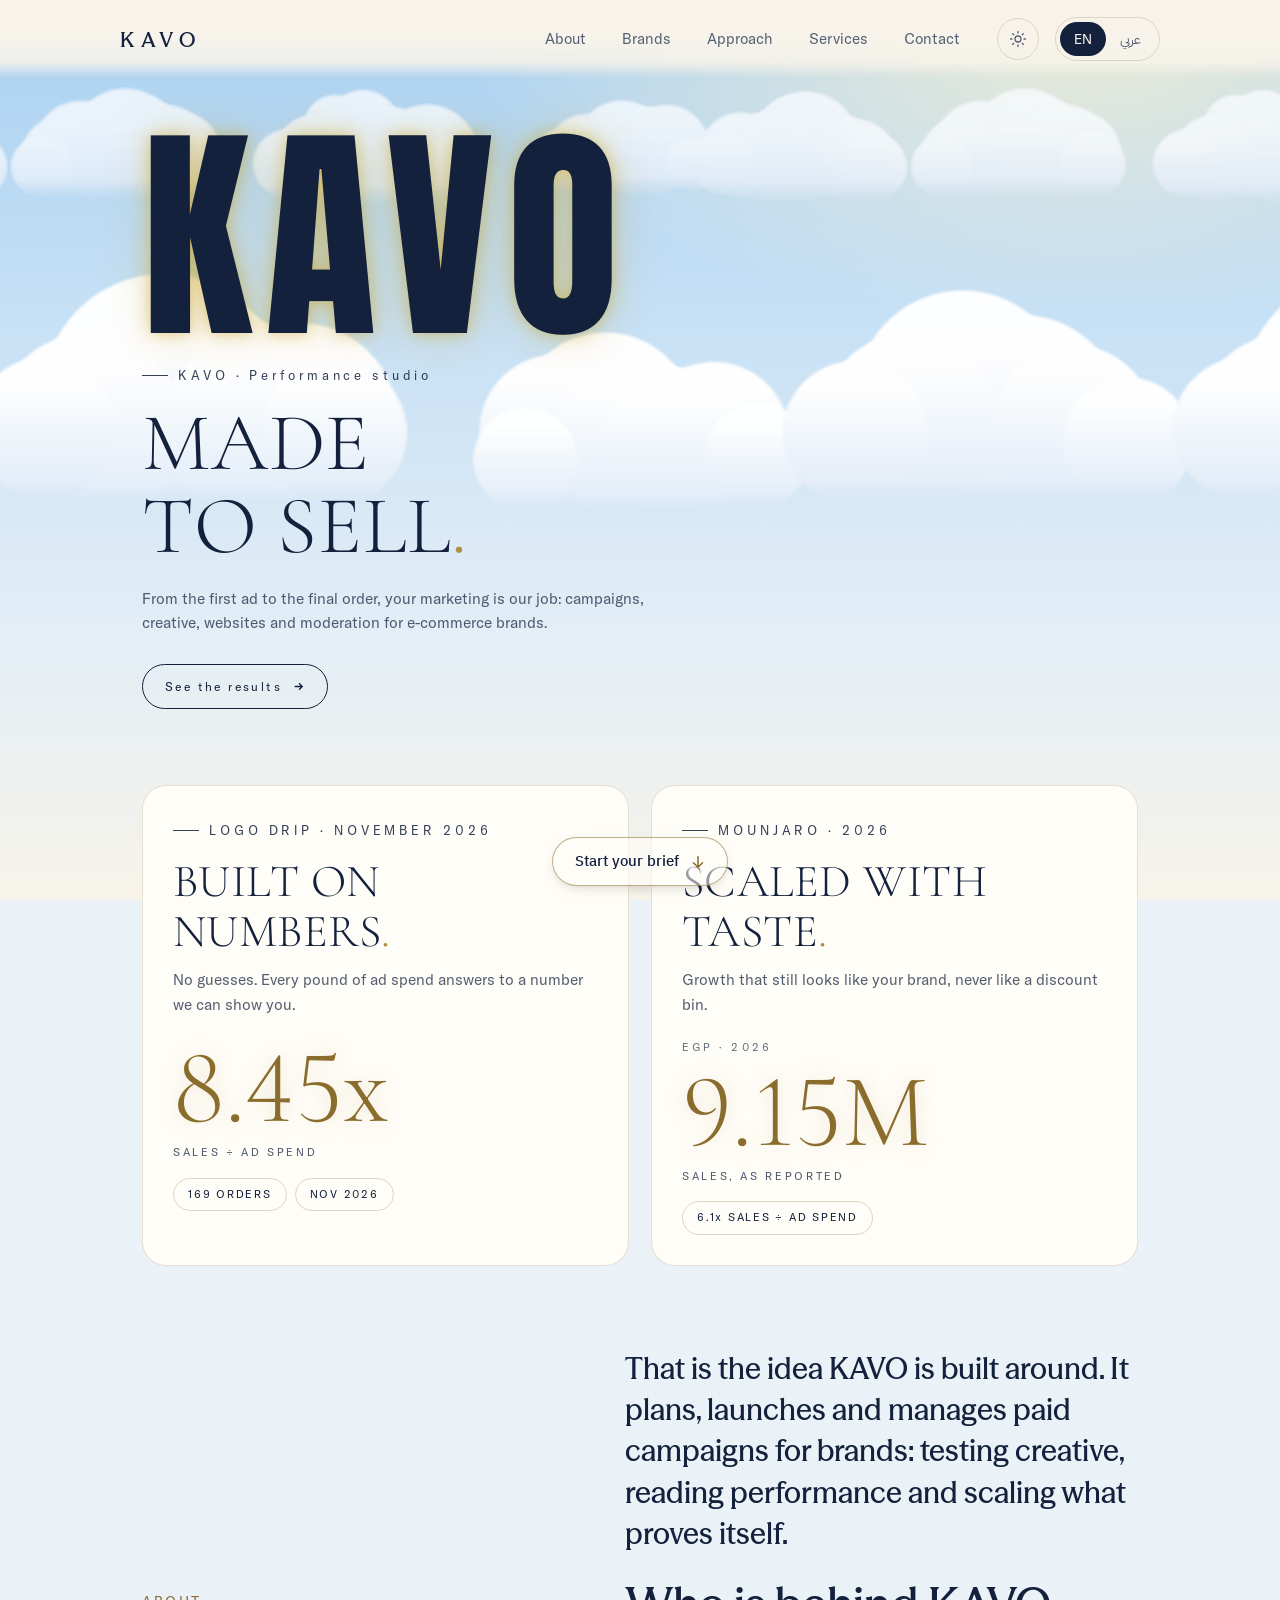
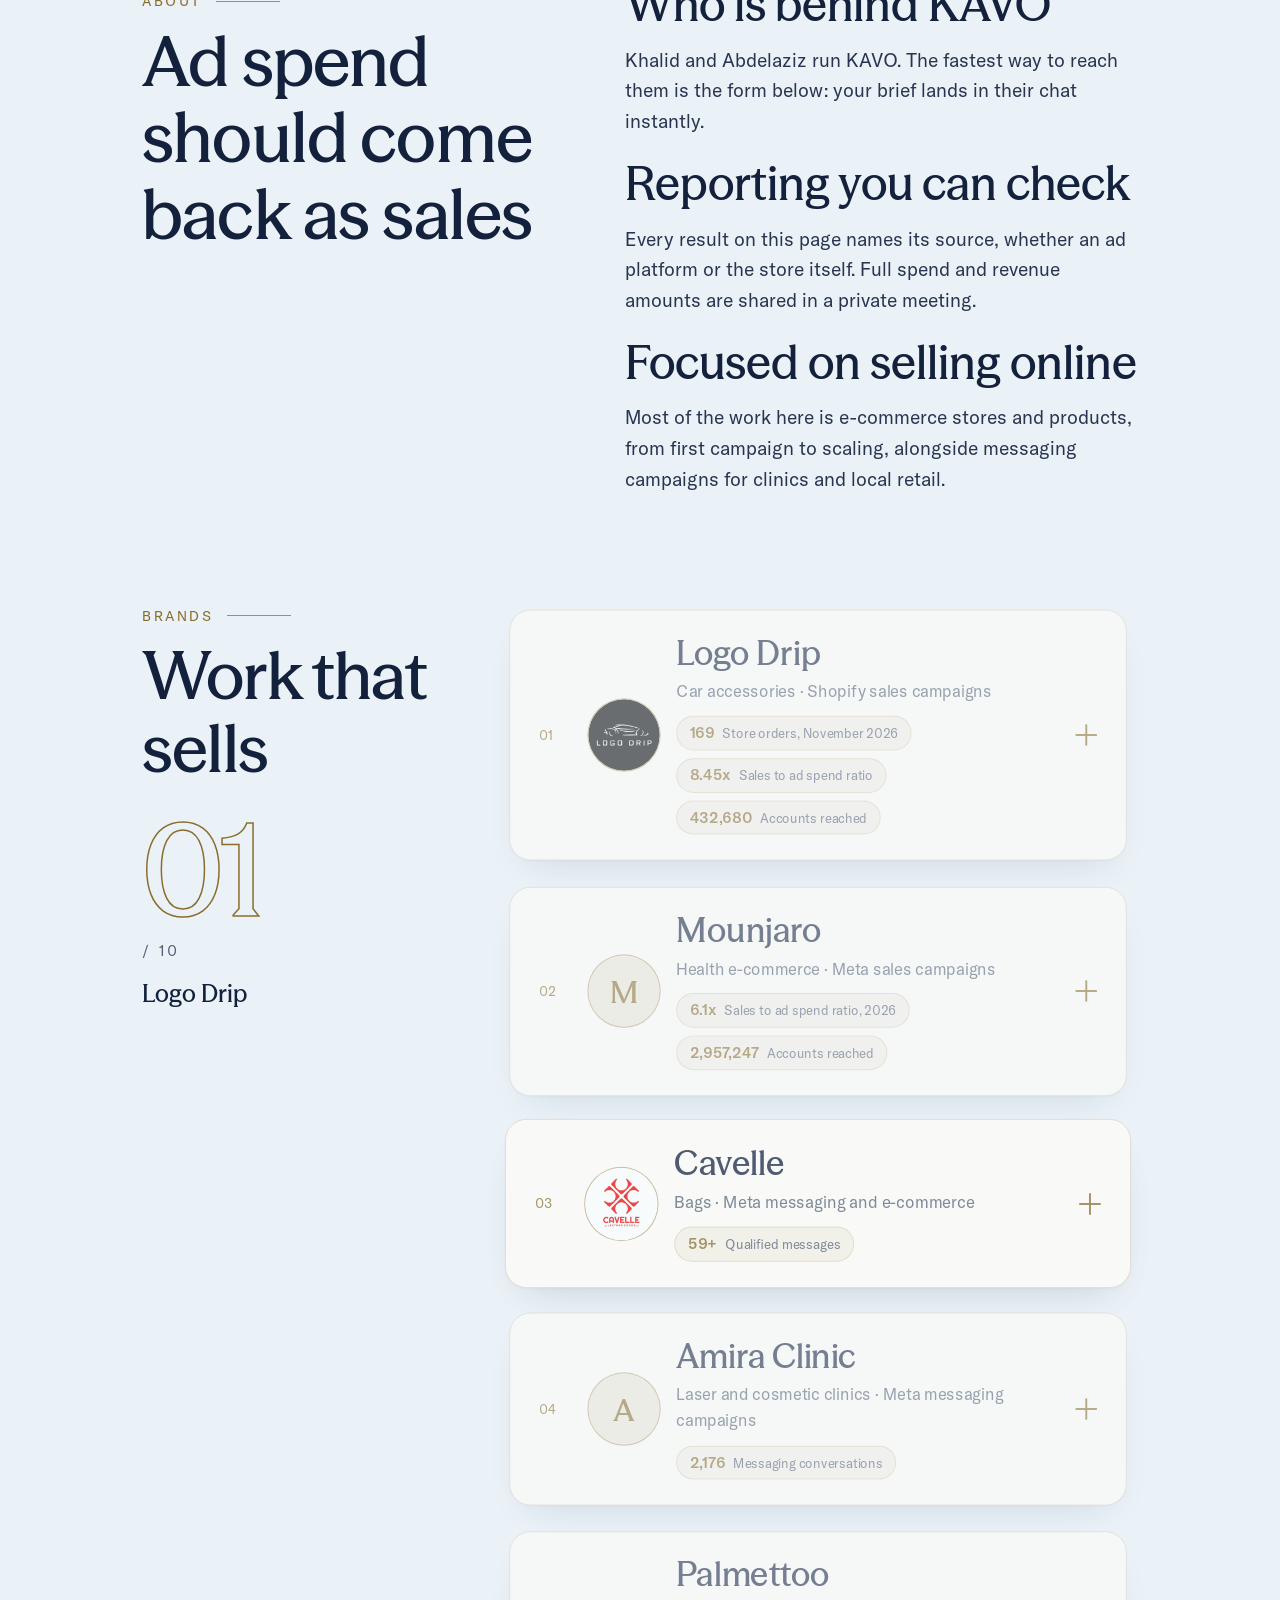
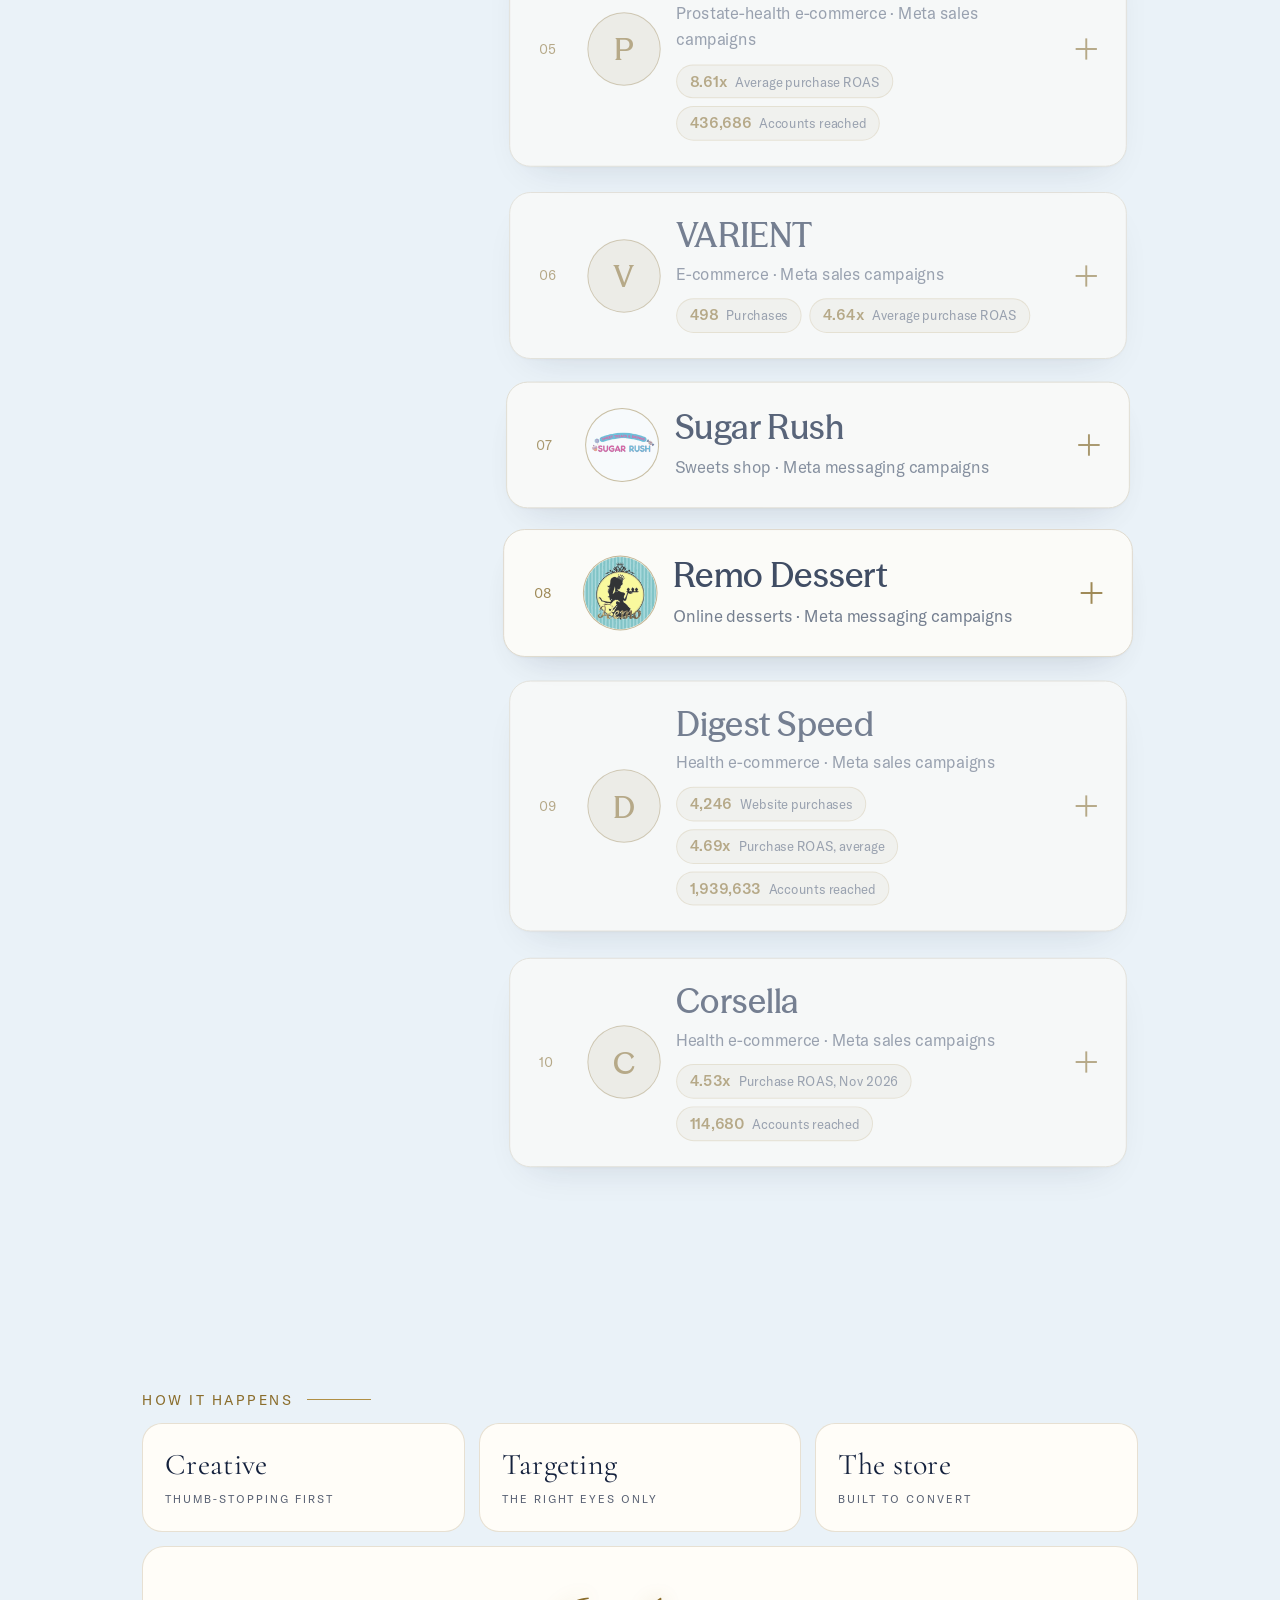
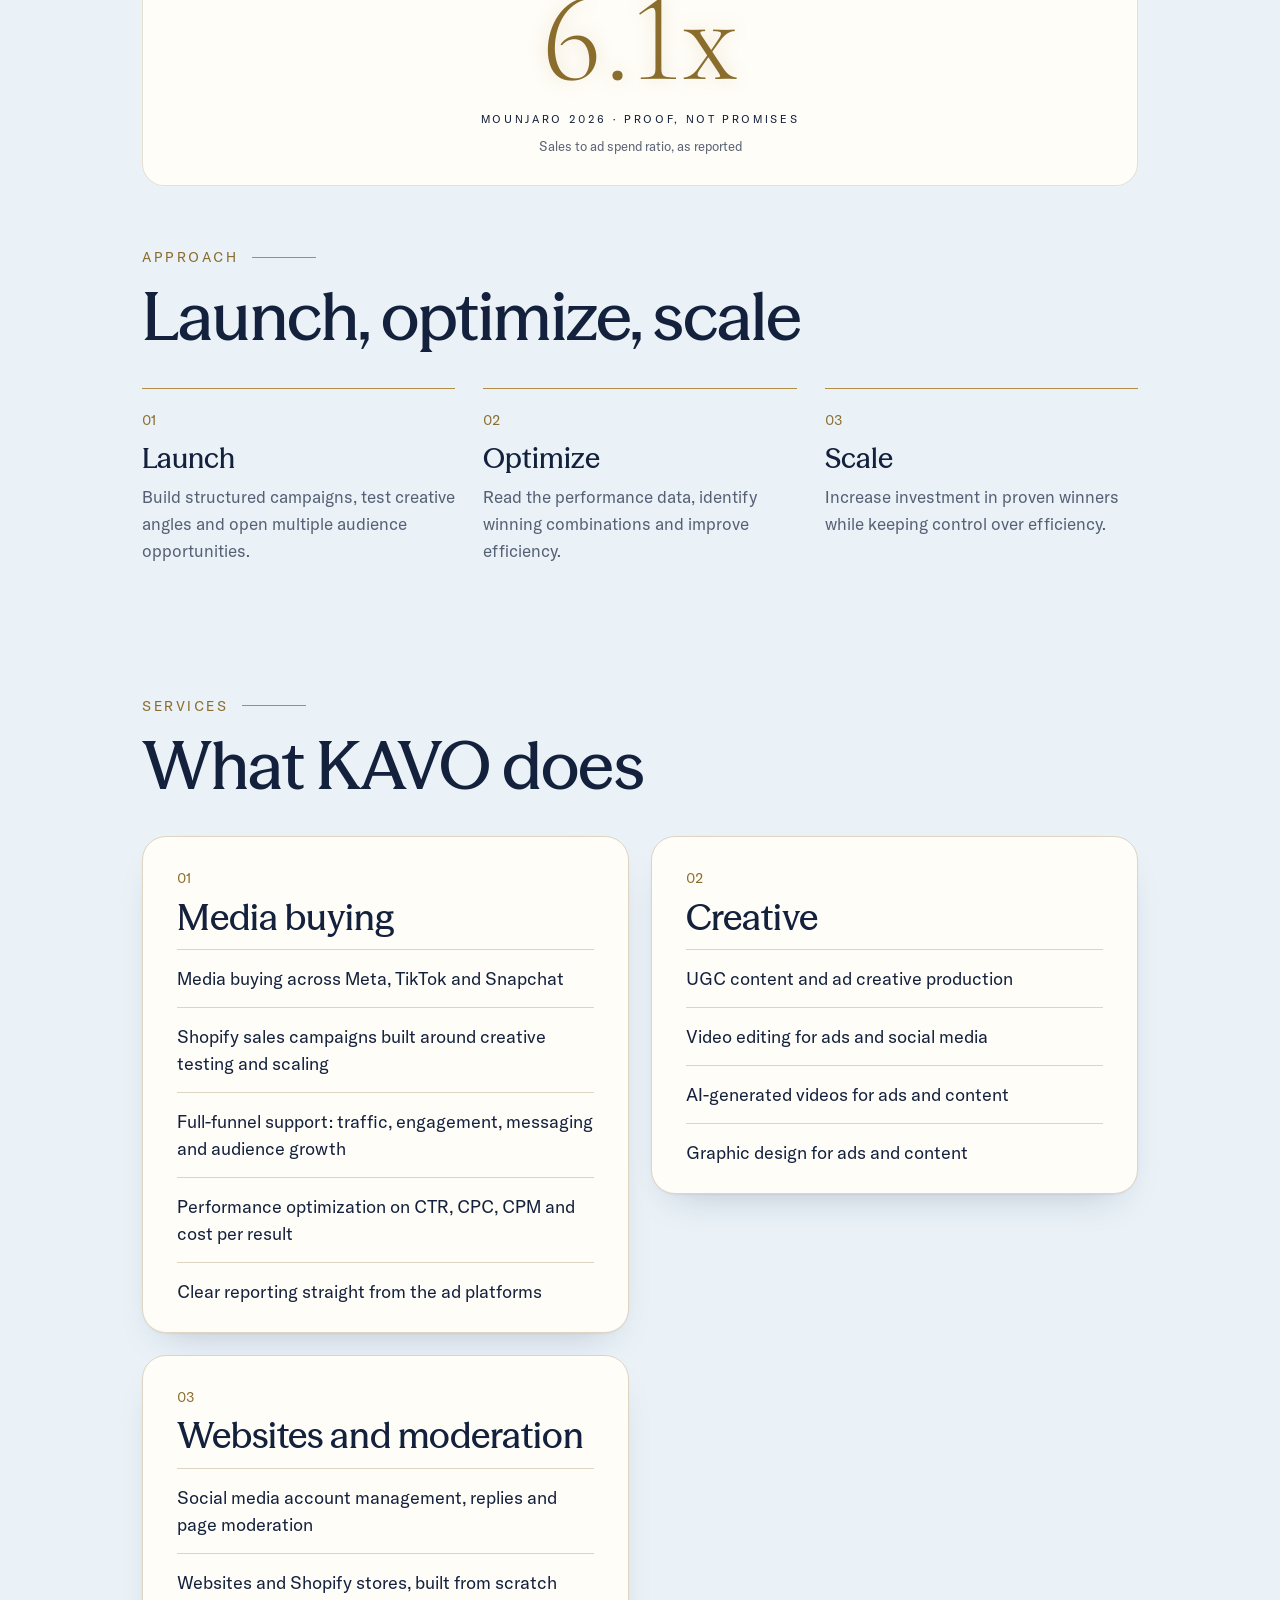
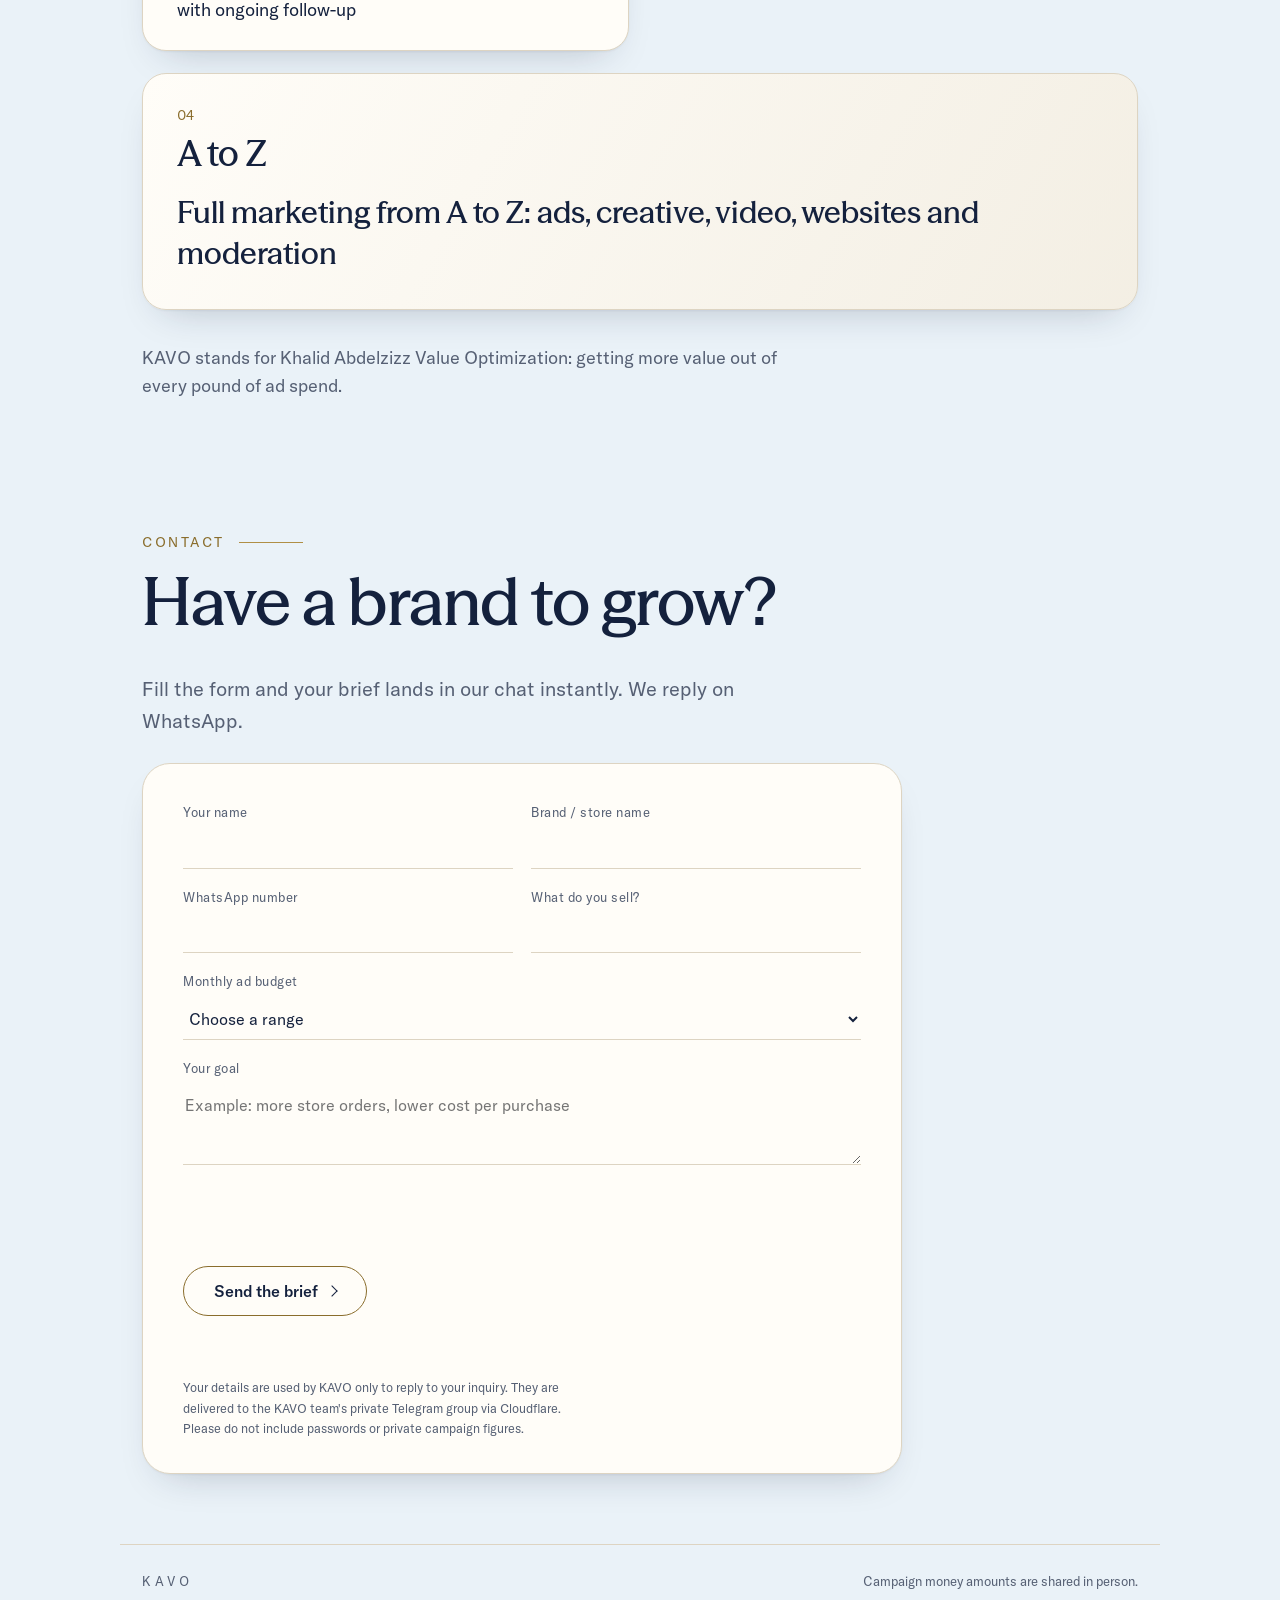
==== commit df4e3a79: "Update index.html" ====
--- a/preview/index.html
+++ b/preview/index.html
@@ -25,7 +25,7 @@
 <link rel="preload" href="../fonts/GT-America-Standard-Regular.woff2" as="font" type="font/woff2" crossorigin>
 <link rel="preconnect" href="https://fonts.googleapis.com"><link rel="preconnect" href="https://fonts.gstatic.com" crossorigin><link href="https://fonts.googleapis.com/css2?family=Anton&family=Cormorant+Garamond:wght@300;400&display=swap" rel="stylesheet" media="print" onload="this.media='all'"><noscript><link href="https://fonts.googleapis.com/css2?family=Anton&family=Cormorant+Garamond:wght@300;400&display=swap" rel="stylesheet"></noscript>
 <link rel="stylesheet" href="../style.css?v=43">
-<link rel="stylesheet" href="flat.css?v=13">
+<link rel="stylesheet" href="flat.css?v=14">
 <script>document.documentElement.classList.add('js','flat');(function(){var q=location.search,l=/[?&]lite=1/.test(q),f=/[?&]full=1/.test(q),t=false;try{t=matchMedia('(pointer:coarse)').matches}catch(e){}if(l||(t&&!f))document.documentElement.classList.add('lite')})();(function(){var m=null;try{m=localStorage.getItem('kavo-theme-v2')}catch(e){}var D=new Date(),H=D.getHours()*60+D.getMinutes(),t=(m==='light'||m==='dark')?m:((H>=360&&H<1050)?'light':'dark');document.documentElement.setAttribute('data-theme',t);var c=document.querySelector('meta[name=theme-color]');if(c)c.content=t==='dark'?'#0a0e1a':'#F7F3EA'})();try{if(localStorage.getItem('kavo-lang')==='ar'){document.documentElement.lang='ar';document.documentElement.dir='rtl'}}catch(e){}</script>
 </head>
 <body>
@@ -324,7 +324,7 @@
 <footer class="foot"><span>KAVO</span><span data-en="Campaign money amounts are shared in person." data-ar="مبالغ الحملات بنعرضها في لقاء شخصي.">Campaign money amounts are shared in person.</span></footer>
 <script>(function(){var t=document.documentElement.getAttribute("data-theme"),e=document.querySelector(".cf-turnstile");if(e)e.setAttribute("data-theme",t==="dark"?"dark":(t==="light"?"light":"auto"))})()</script>
 
-<script src="app.js?v=11" defer></script>
+<script src="app.js?v=12" defer></script>
 <div class="cta" id="cta" aria-hidden="true"><a href="#leadform" tabindex="-1"><span data-en="Start your brief" data-ar="ابعت تفاصيل براندك">Start your brief</span><svg viewBox="0 0 24 24" aria-hidden="true"><path d="M12 5v13M6 13l6 6 6-6"/></svg></a></div>
 </body>
 </html>
--- a/preview/flat.css
+++ b/preview/flat.css
@@ -154,10 +154,10 @@
 html[data-theme=light].flat .sky{display:block;position:fixed;left:0;top:0;width:100%;height:100vh;height:100lvh;z-index:-1;pointer-events:none;overflow:hidden;background:radial-gradient(70% 45% at 85% 4%,rgba(255,243,208,.75) 0,rgba(255,243,208,0) 70%),linear-gradient(180deg,#a9d0f0 0,#c6e0f5 35%,#e3eef6 70%,#f7f3ea 100%)}
 html[data-theme=light].flat .sky .a,html[data-theme=light].flat .sky .b,html[data-theme=light].flat .sky .c{display:none}
 html[data-theme=dark].flat .sky .d,html[data-theme=dark].flat .sky .e{display:none}
-.sky .d,.sky .e{position:absolute;left:0;width:calc(100% + 1000px);background-repeat:repeat-x;will-change:transform}
-.sky .d{top:6%;height:300px;background-image:url([data-uri]);background-size:1000px 300px;opacity:1;animation:cl1 170s linear infinite}
-.sky .e{top:46%;height:220px;background-image:url([data-uri]);background-size:800px 220px;opacity:.8;animation:cl2 110s linear infinite}
-@keyframes cl1{to{transform:translate3d(-1000px,0,0)}}
-@keyframes cl2{to{transform:translate3d(-800px,0,0)}}
+.sky .d,.sky .e{position:absolute;left:0;width:calc(100% + 1200px);background-repeat:repeat-x;will-change:transform}
+.sky .e{top:5%;height:170px;background-image:url([data-uri]);background-size:900px 170px;animation:cl2 130s linear infinite}
+.sky .d{top:26%;height:300px;background-image:url([data-uri]);background-size:1200px 300px;animation:cl1 75s linear infinite}
+@keyframes cl1{to{transform:translate3d(-1200px,0,0)}}
+@keyframes cl2{to{transform:translate3d(-900px,0,0)}}
 html[dir=rtl] .sky .d,html[dir=rtl] .sky .e{left:auto;right:0}
 @media(prefers-reduced-motion:reduce){.sky .d,.sky .e{animation:none!important}}
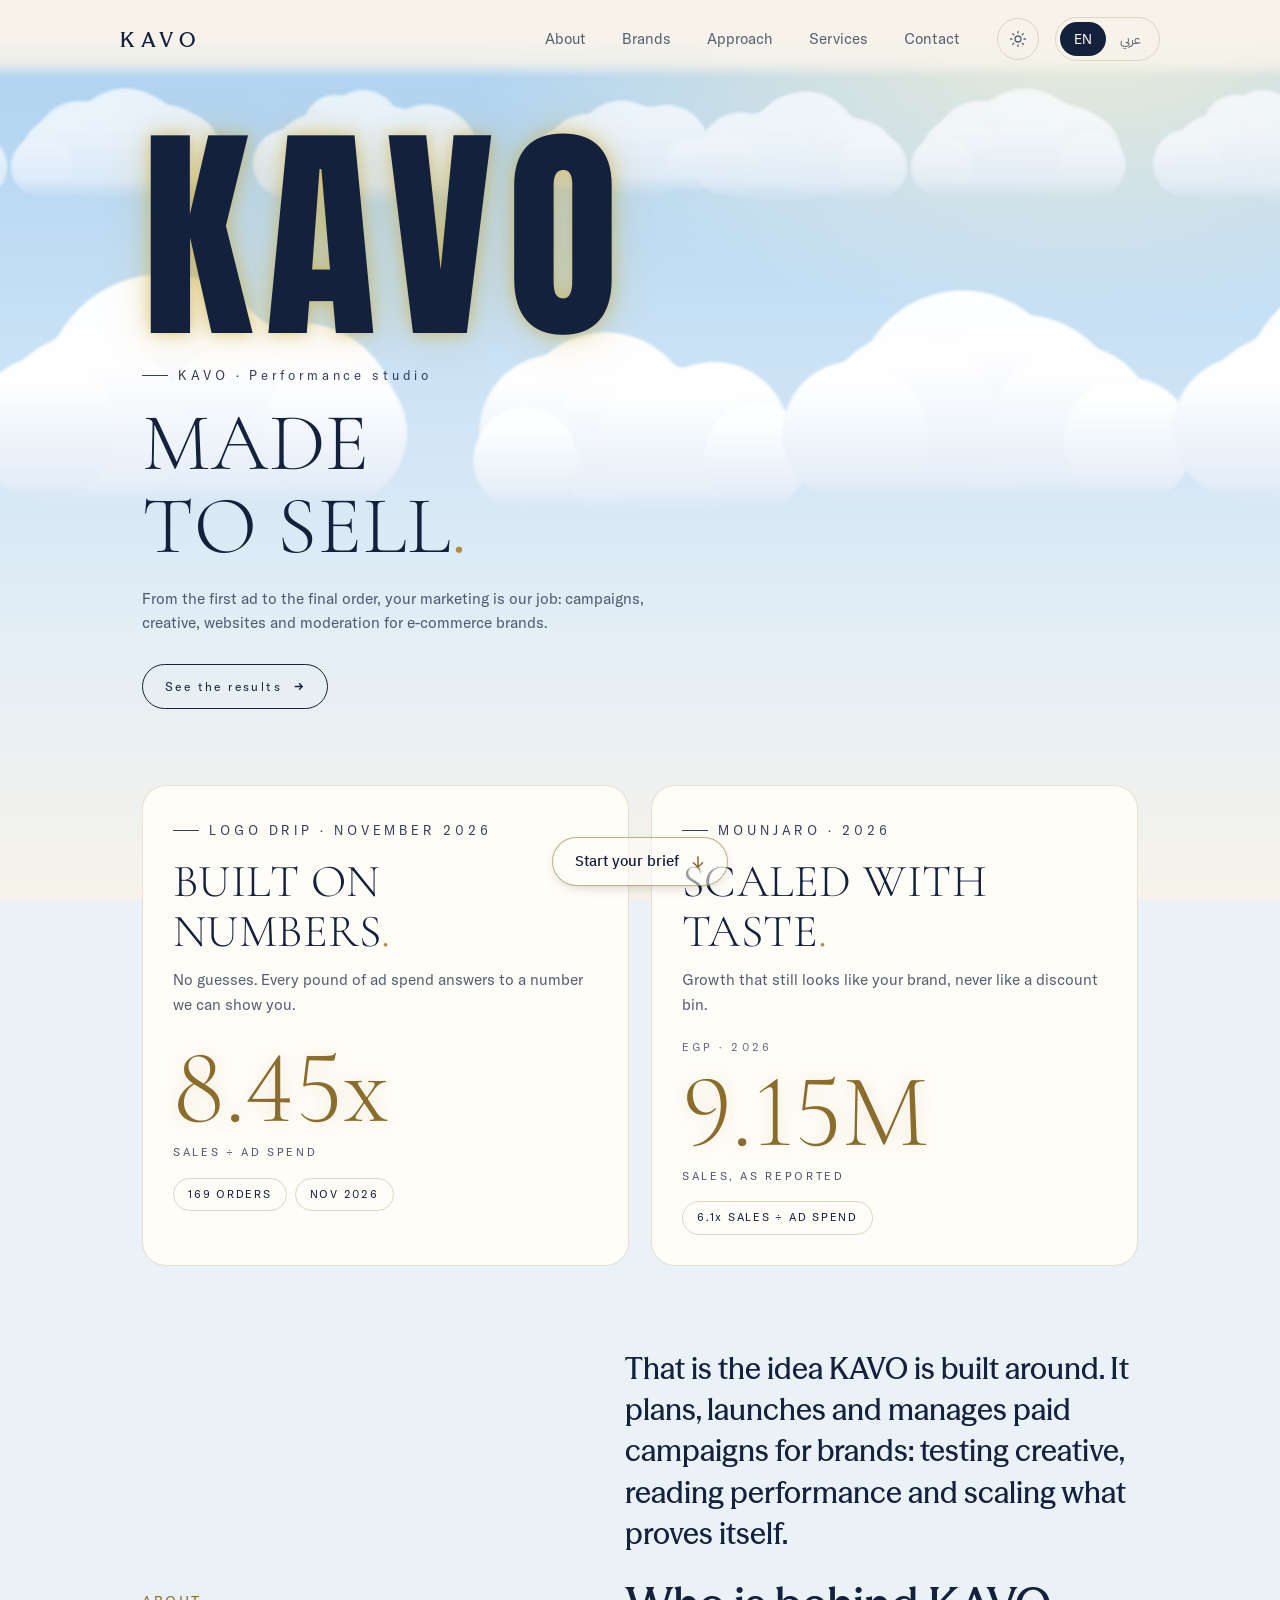
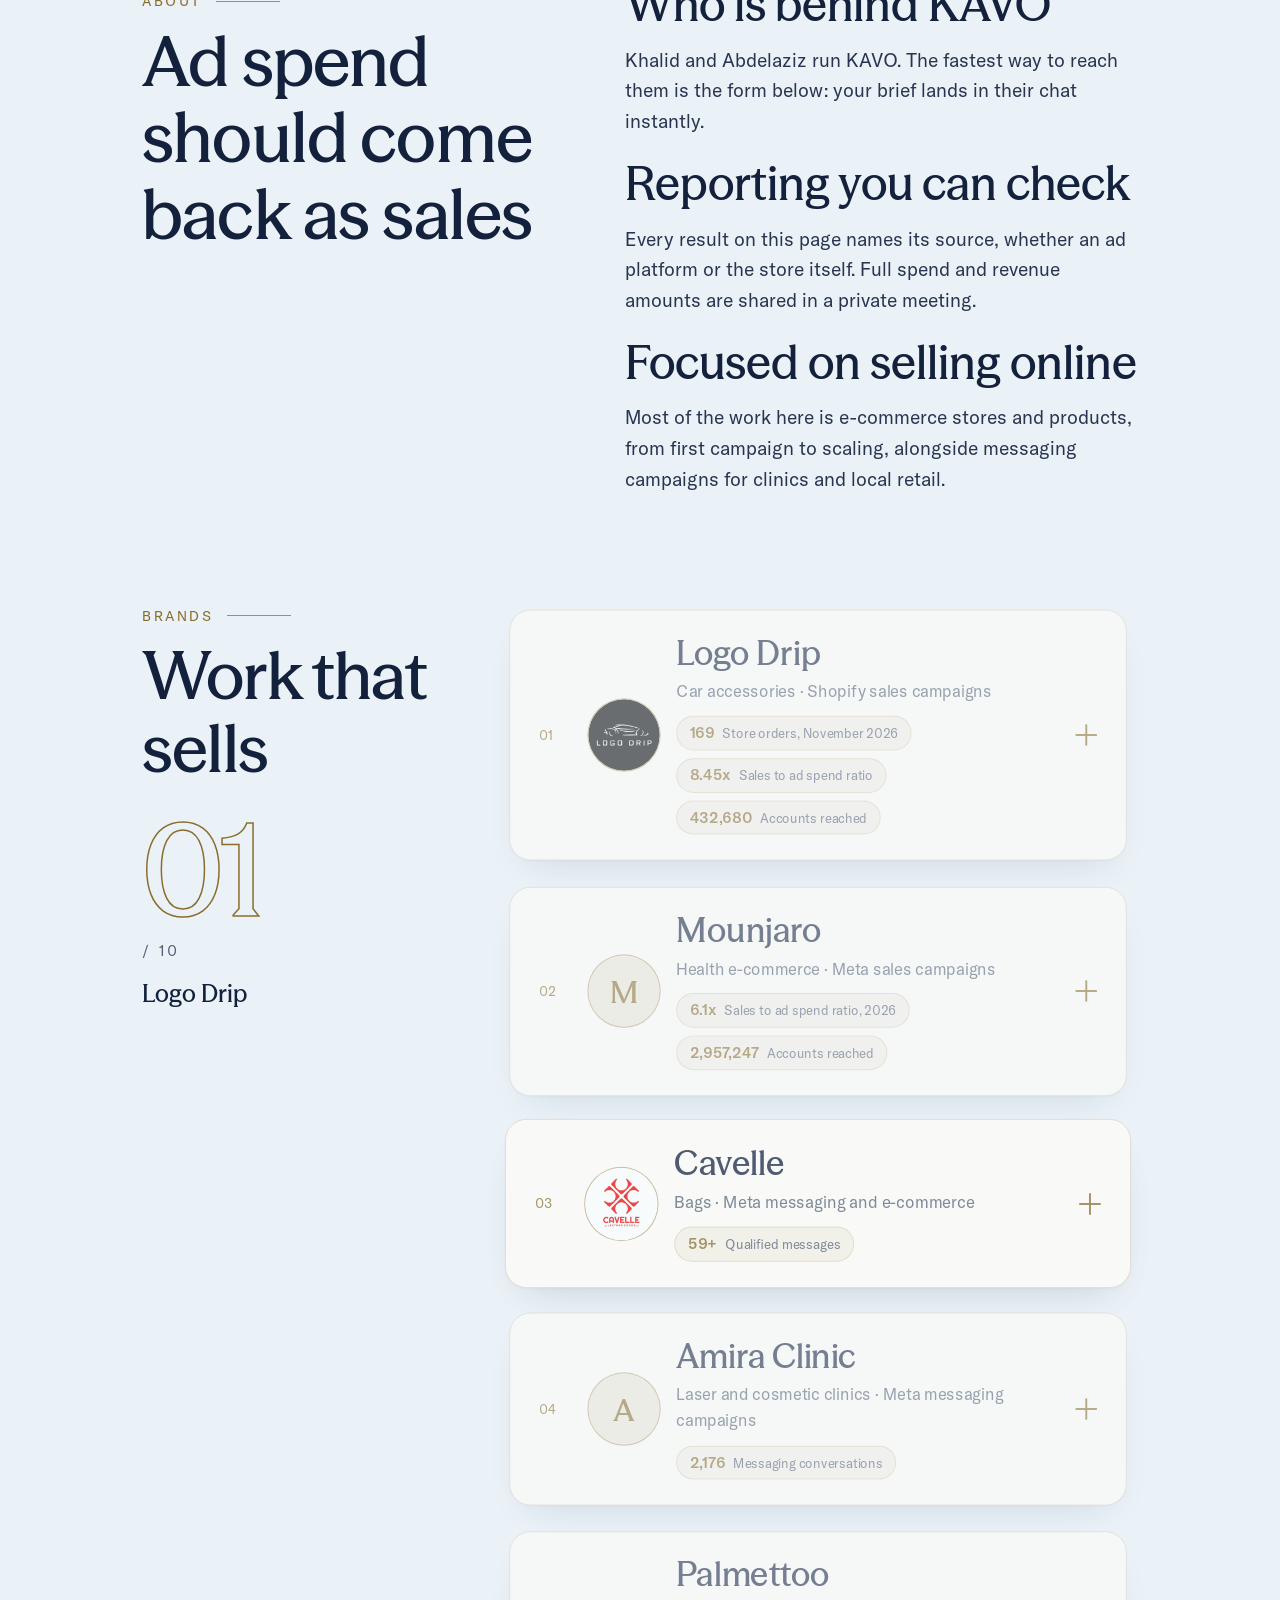
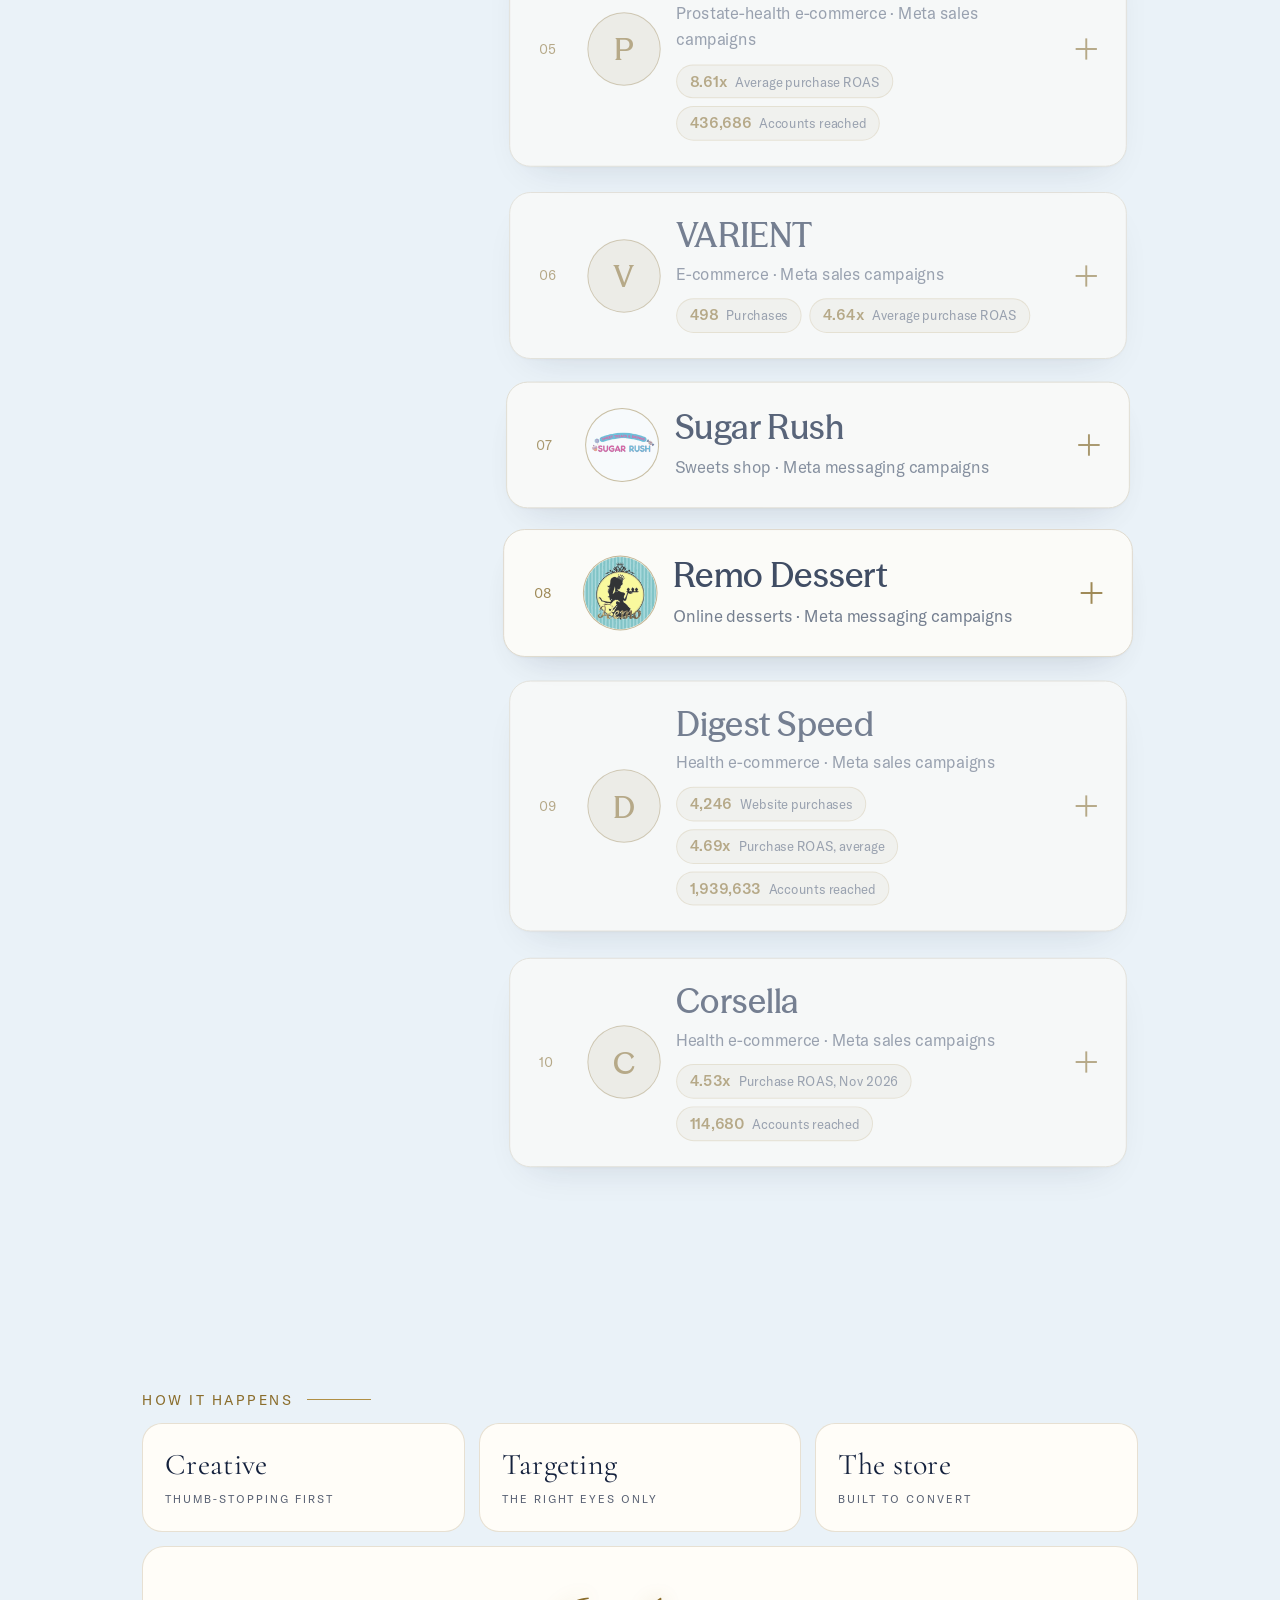
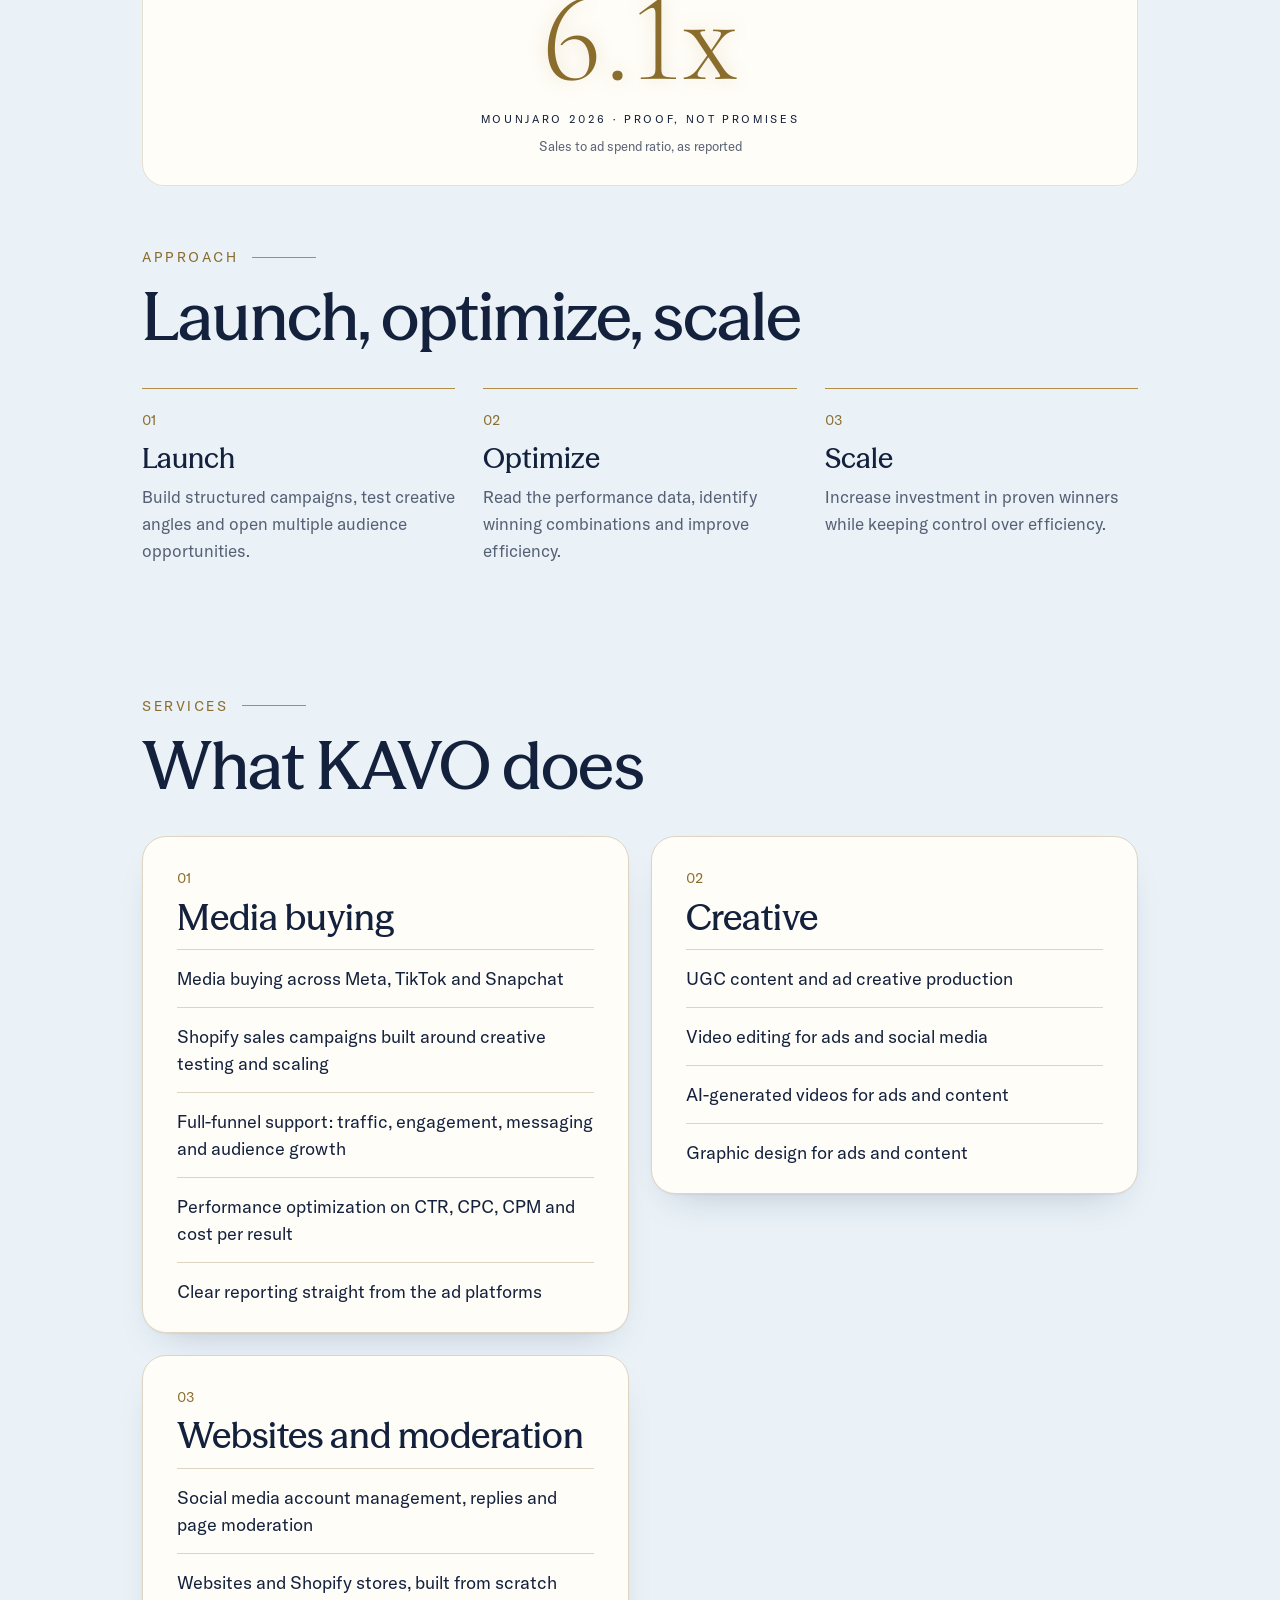
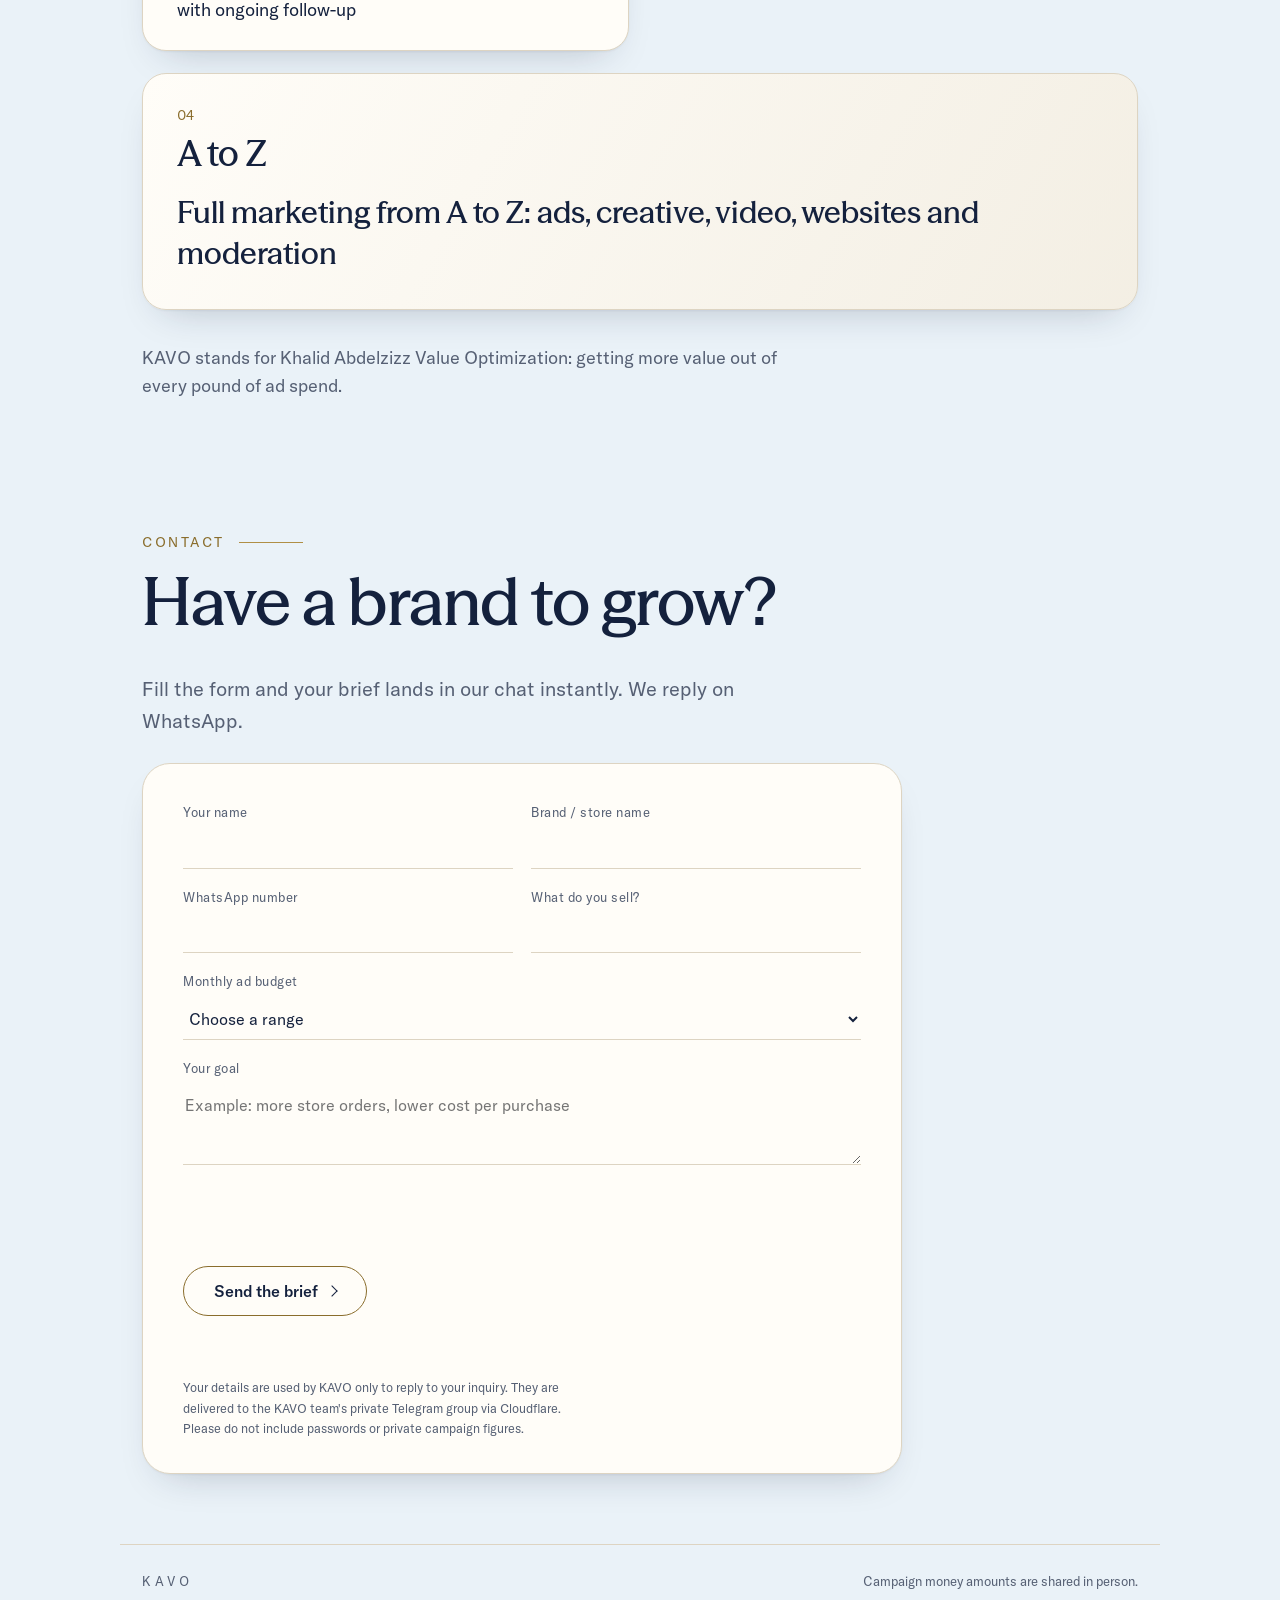
==== commit 3629e2cb: "Update index.html" ====
--- a/preview/index.html
+++ b/preview/index.html
@@ -25,7 +25,7 @@
 <link rel="preload" href="../fonts/GT-America-Standard-Regular.woff2" as="font" type="font/woff2" crossorigin>
 <link rel="preconnect" href="https://fonts.googleapis.com"><link rel="preconnect" href="https://fonts.gstatic.com" crossorigin><link href="https://fonts.googleapis.com/css2?family=Anton&family=Cormorant+Garamond:wght@300;400&display=swap" rel="stylesheet" media="print" onload="this.media='all'"><noscript><link href="https://fonts.googleapis.com/css2?family=Anton&family=Cormorant+Garamond:wght@300;400&display=swap" rel="stylesheet"></noscript>
 <link rel="stylesheet" href="../style.css?v=43">
-<link rel="stylesheet" href="flat.css?v=14">
+<link rel="stylesheet" href="flat.css?v=16">
 <script>document.documentElement.classList.add('js','flat');(function(){var q=location.search,l=/[?&]lite=1/.test(q),f=/[?&]full=1/.test(q),t=false;try{t=matchMedia('(pointer:coarse)').matches}catch(e){}if(l||(t&&!f))document.documentElement.classList.add('lite')})();(function(){var m=null;try{m=localStorage.getItem('kavo-theme-v2')}catch(e){}var D=new Date(),H=D.getHours()*60+D.getMinutes(),t=(m==='light'||m==='dark')?m:((H>=360&&H<1050)?'light':'dark');document.documentElement.setAttribute('data-theme',t);var c=document.querySelector('meta[name=theme-color]');if(c)c.content=t==='dark'?'#0a0e1a':'#F7F3EA'})();try{if(localStorage.getItem('kavo-lang')==='ar'){document.documentElement.lang='ar';document.documentElement.dir='rtl'}}catch(e){}</script>
 </head>
 <body>
--- a/preview/flat.css
+++ b/preview/flat.css
@@ -154,10 +154,9 @@
 html[data-theme=light].flat .sky{display:block;position:fixed;left:0;top:0;width:100%;height:100vh;height:100lvh;z-index:-1;pointer-events:none;overflow:hidden;background:radial-gradient(70% 45% at 85% 4%,rgba(255,243,208,.75) 0,rgba(255,243,208,0) 70%),linear-gradient(180deg,#a9d0f0 0,#c6e0f5 35%,#e3eef6 70%,#f7f3ea 100%)}
 html[data-theme=light].flat .sky .a,html[data-theme=light].flat .sky .b,html[data-theme=light].flat .sky .c{display:none}
 html[data-theme=dark].flat .sky .d,html[data-theme=dark].flat .sky .e{display:none}
-.sky .d,.sky .e{position:absolute;left:0;width:calc(100% + 1200px);background-repeat:repeat-x;will-change:transform}
+.sky .d,.sky .e{position:absolute;left:0;right:auto;width:calc(100% + 1200px);background-repeat:repeat-x;will-change:transform}
 .sky .e{top:5%;height:170px;background-image:url([data-uri]);background-size:900px 170px;animation:cl2 130s linear infinite}
 .sky .d{top:26%;height:300px;background-image:url([data-uri]);background-size:1200px 300px;animation:cl1 75s linear infinite}
 @keyframes cl1{to{transform:translate3d(-1200px,0,0)}}
 @keyframes cl2{to{transform:translate3d(-900px,0,0)}}
-html[dir=rtl] .sky .d,html[dir=rtl] .sky .e{left:auto;right:0}
 @media(prefers-reduced-motion:reduce){.sky .d,.sky .e{animation:none!important}}
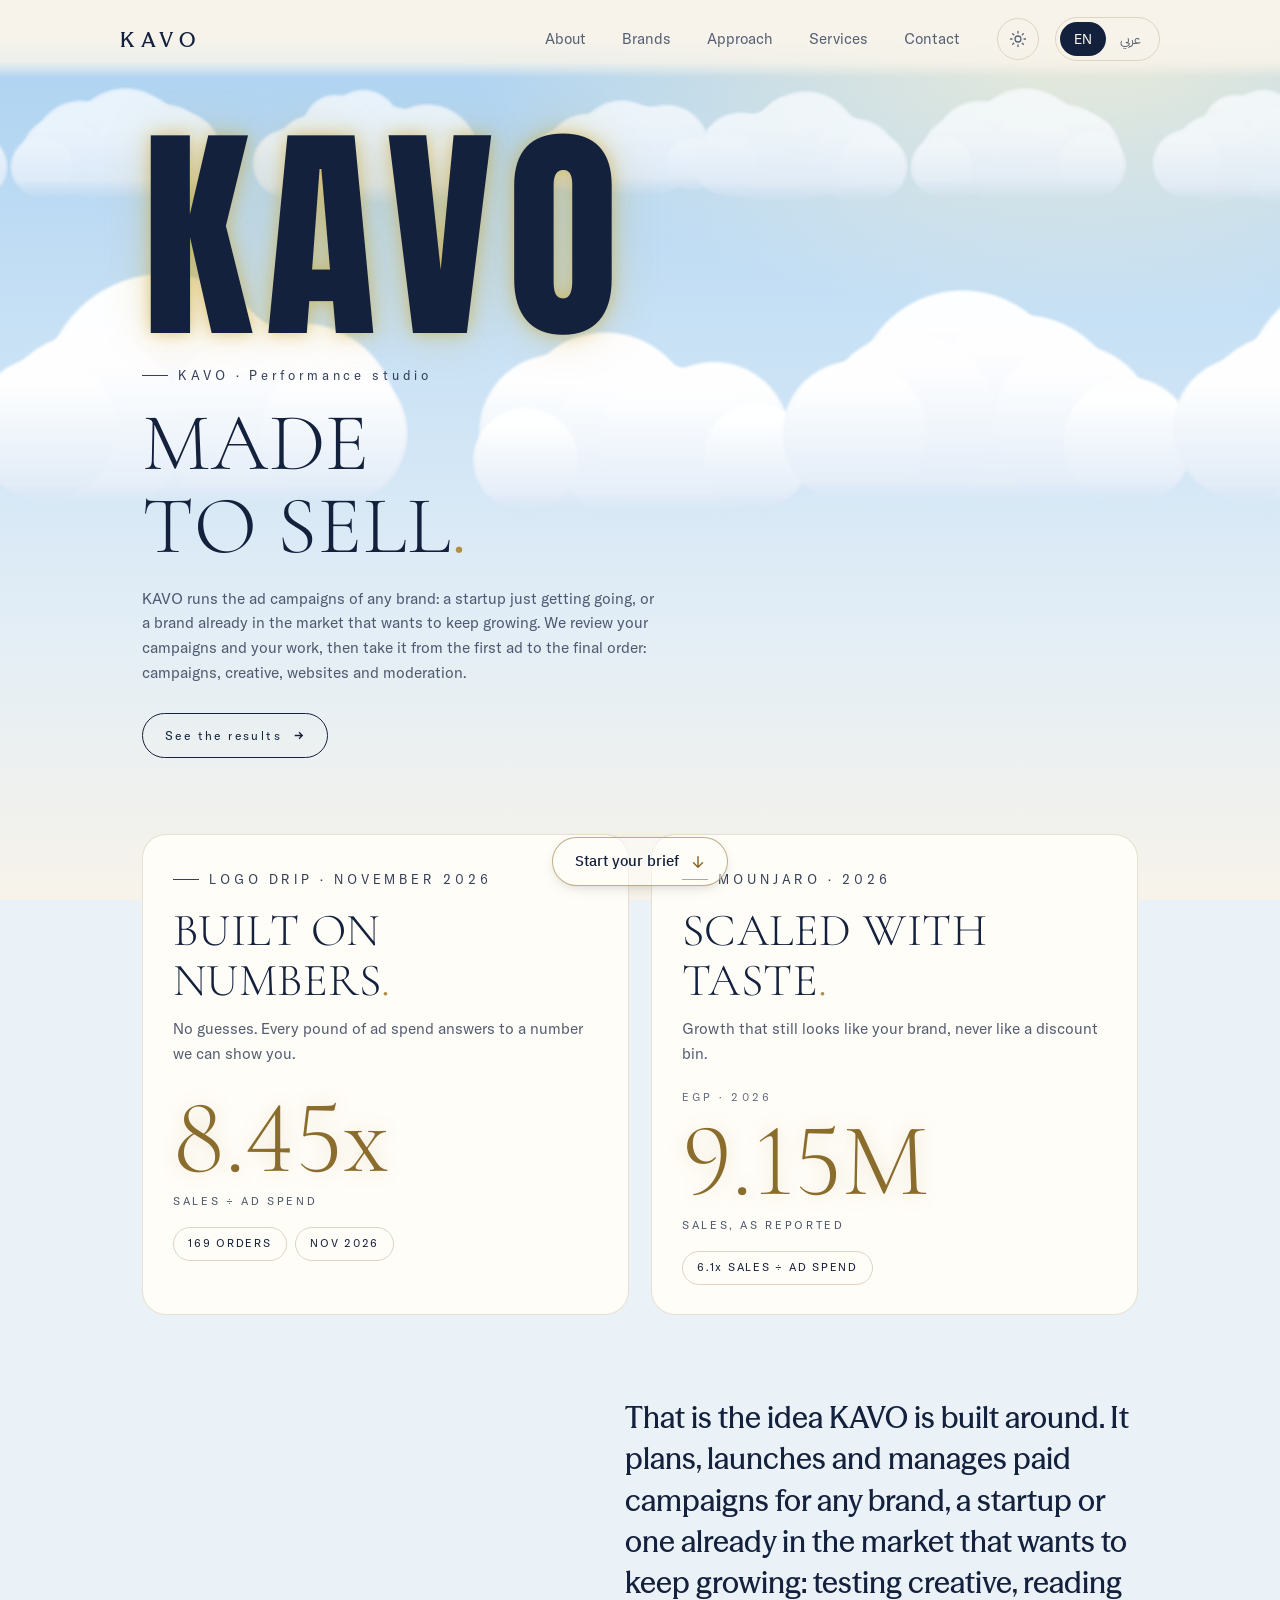
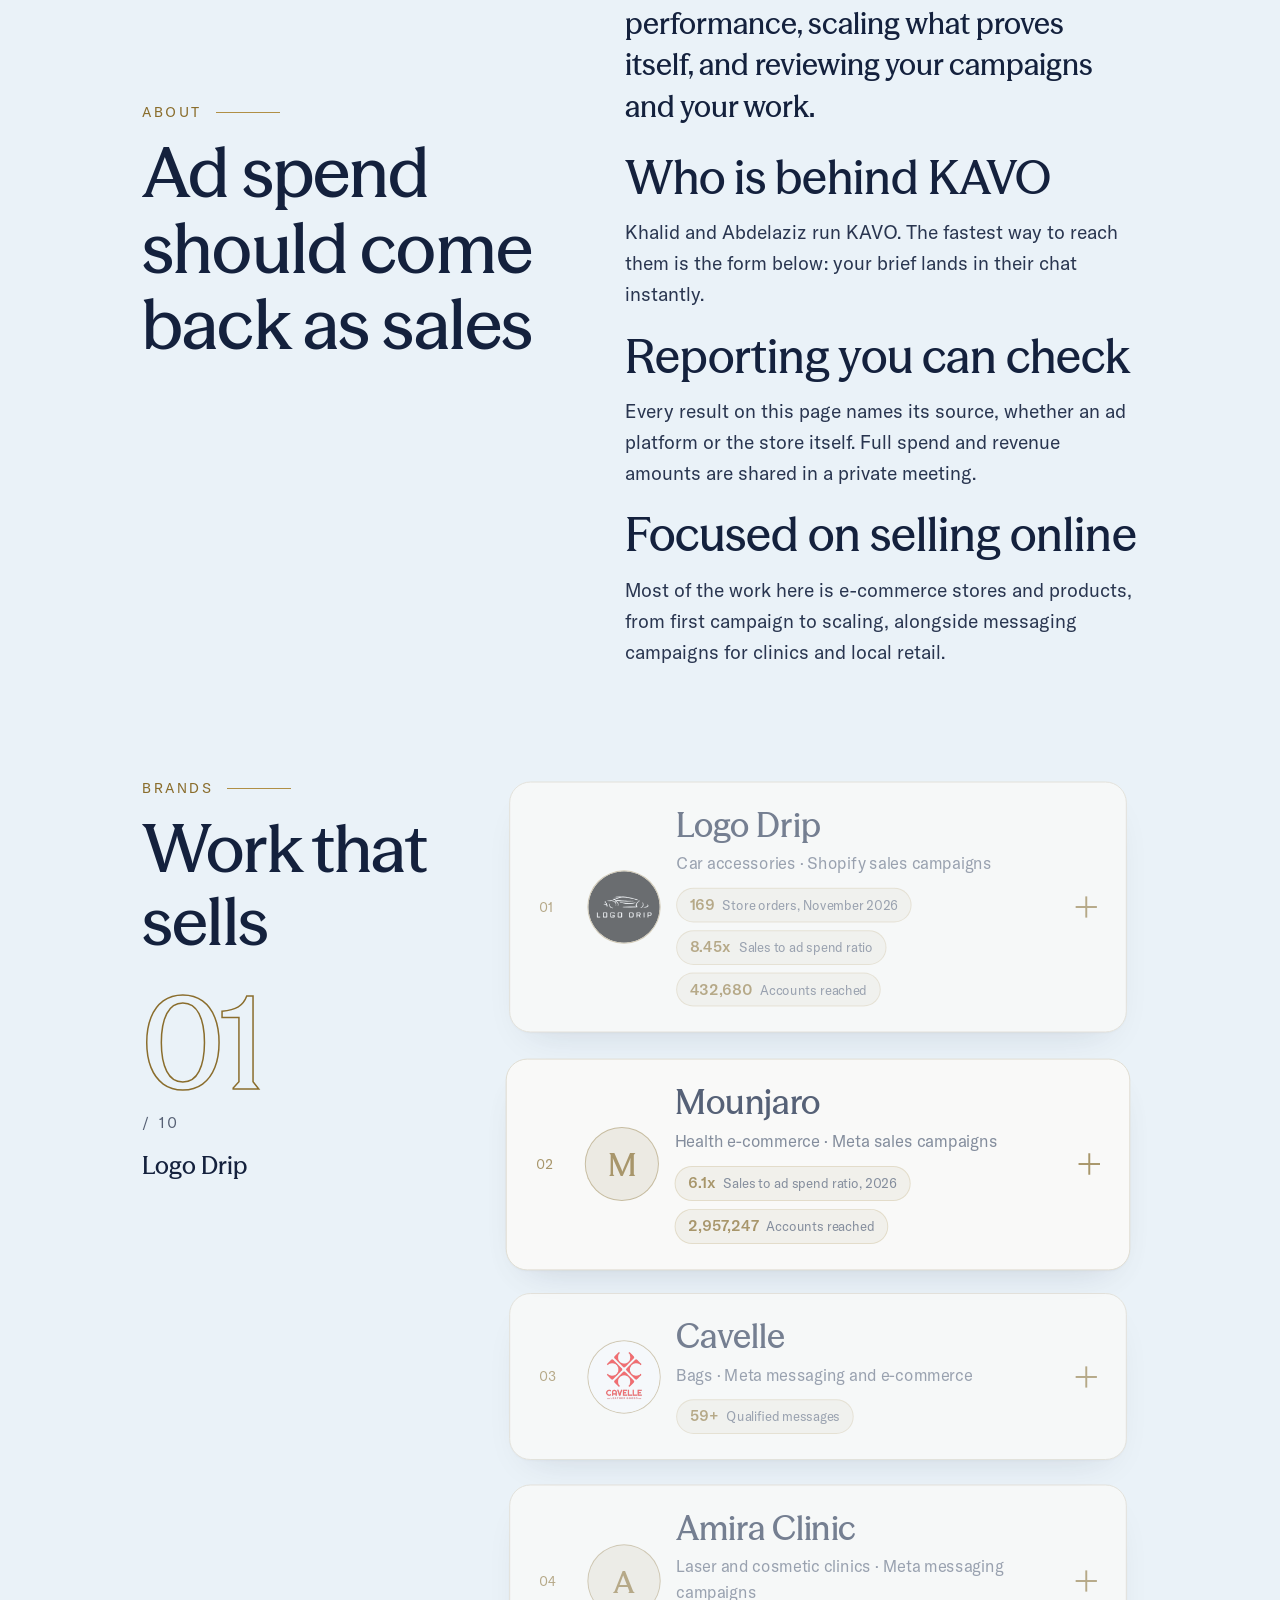
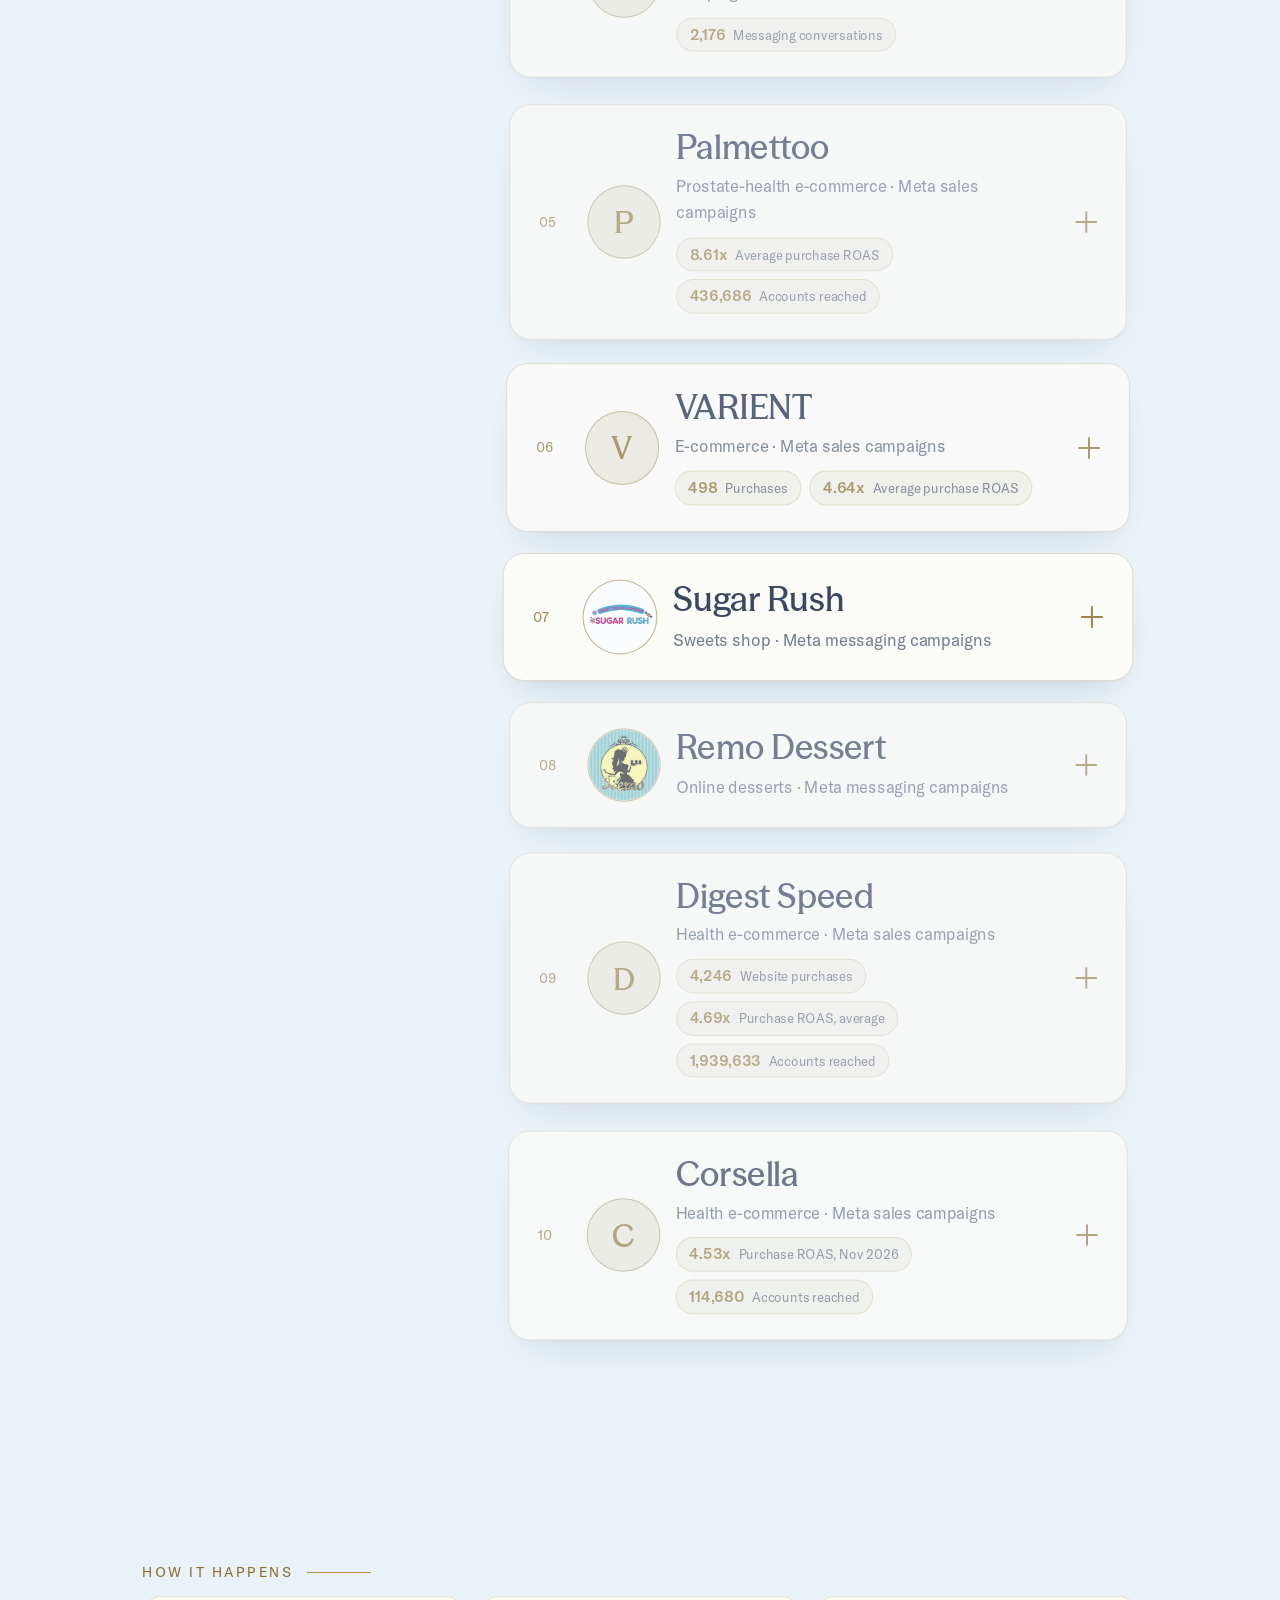
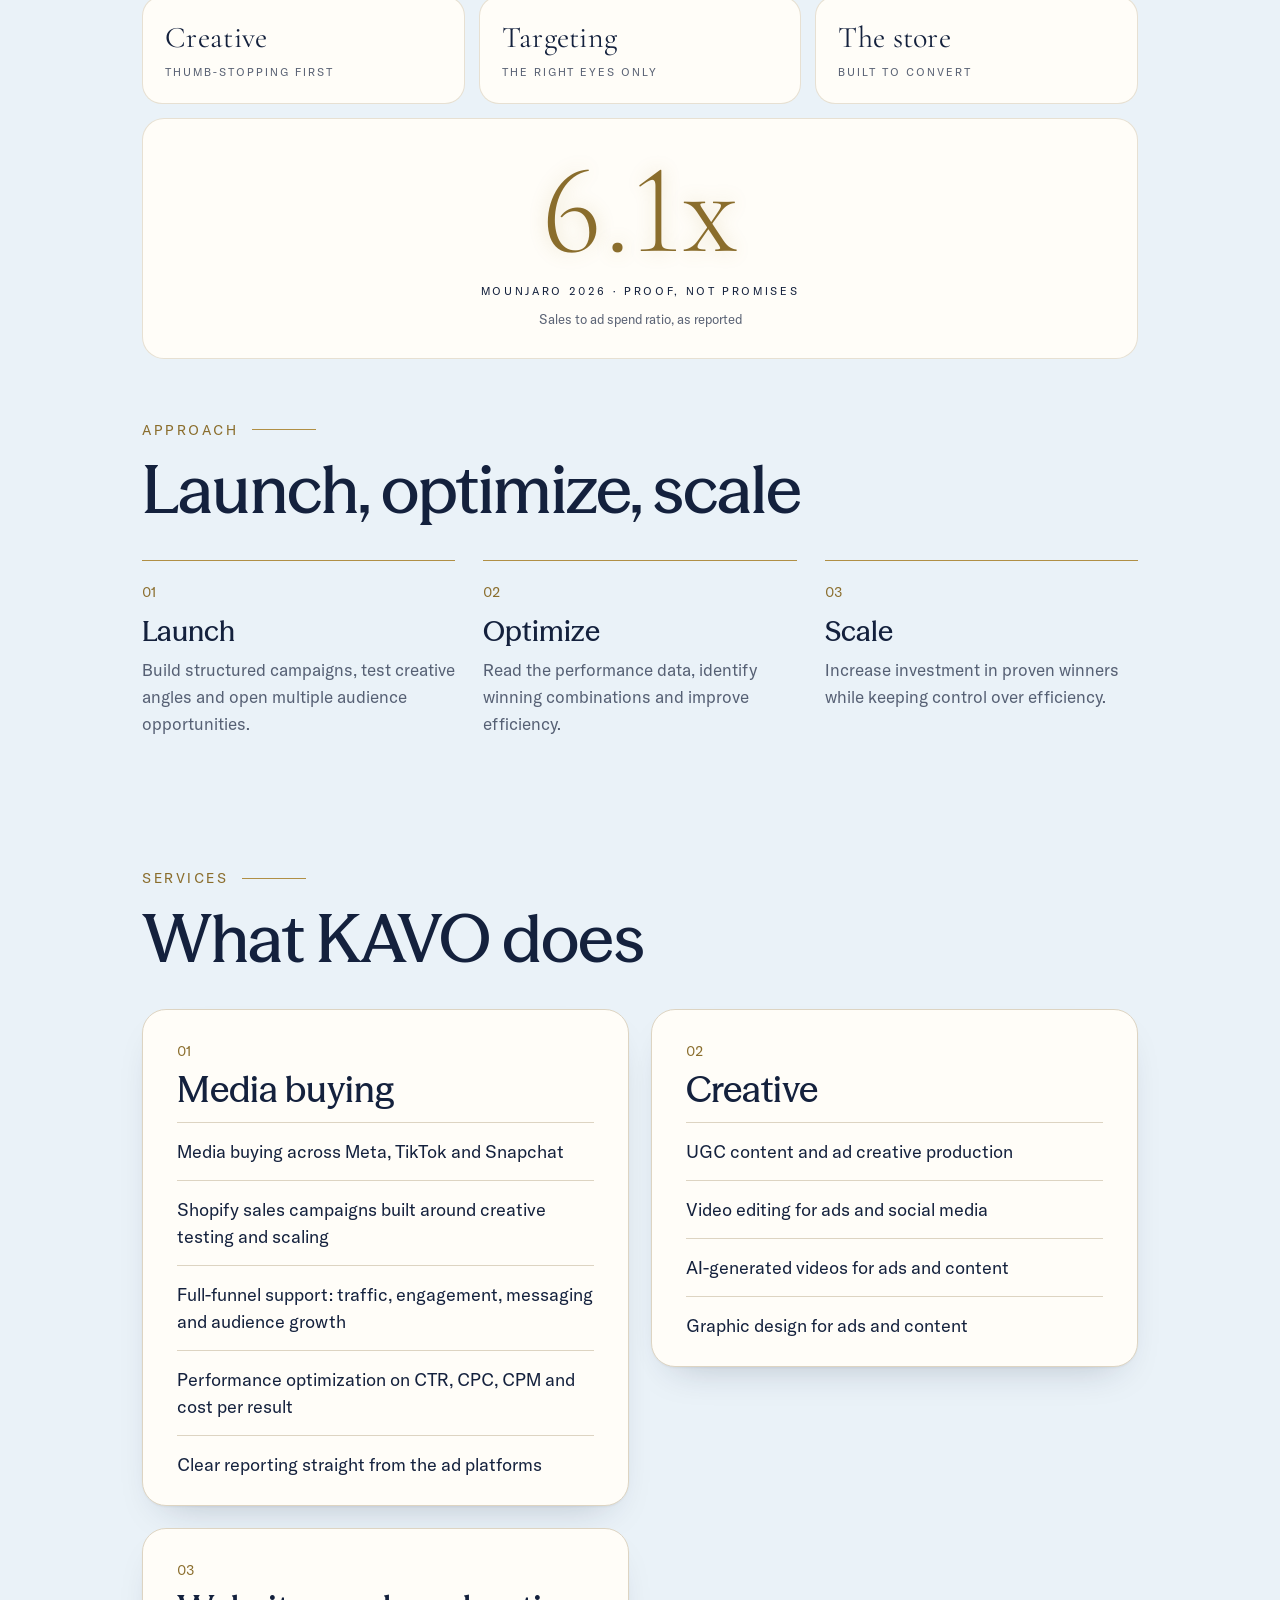
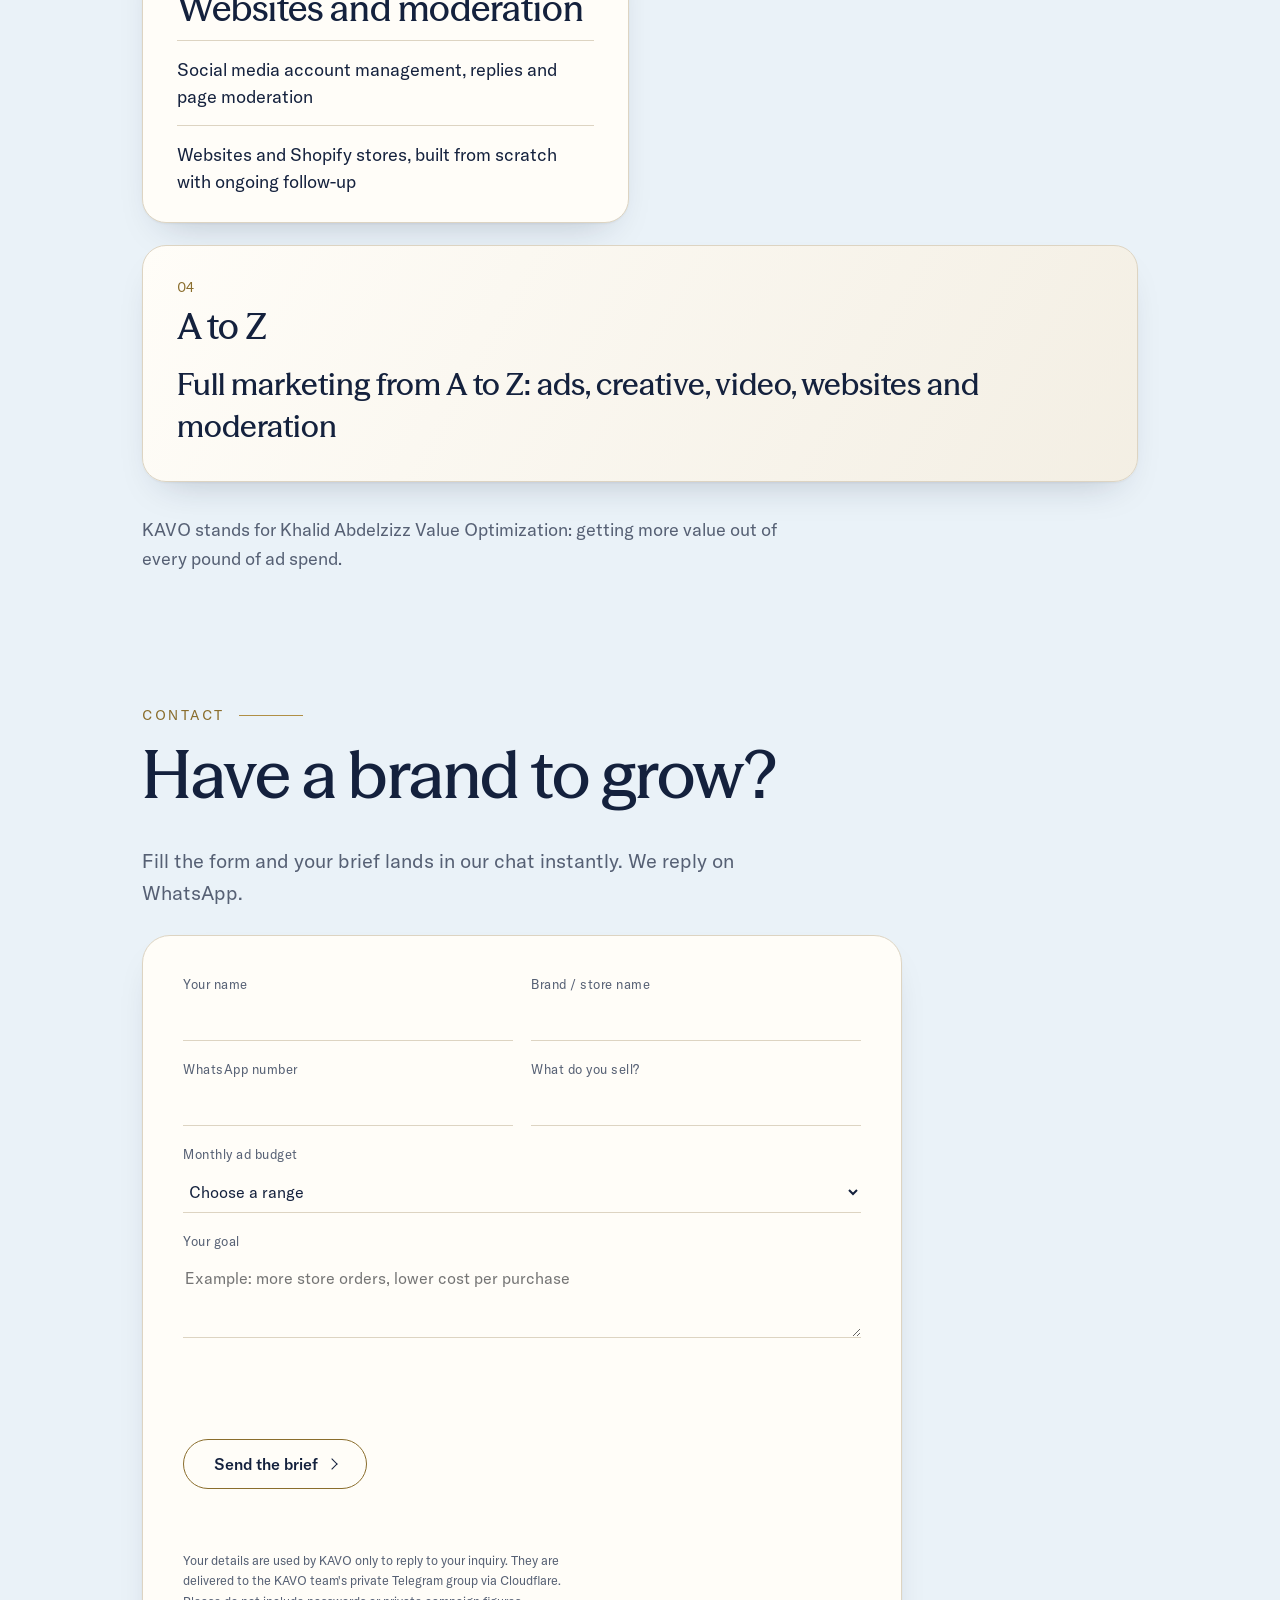
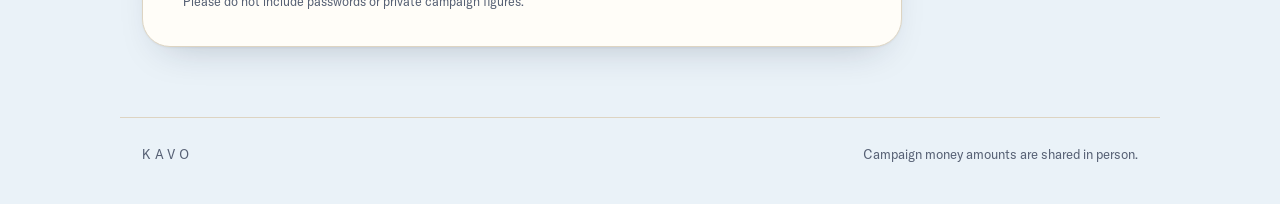
==== commit 2ed8968f: "Update index.html" ====
--- a/preview/index.html
+++ b/preview/index.html
@@ -31,7 +31,7 @@
 <body>
 <div class="sky" id="sky" aria-hidden="true"><i class="a"></i><i class="b"></i><i class="c"></i><i class="d"></i><i class="e"></i></div>
 
-<a class="skip" href="#main" data-en="Skip to content" data-ar="تخطي للمحتوى">Skip to content</a>
+<a class="skip" href="#main" data-en="Skip to content" data-ar="روح للمحتوى">Skip to content</a>
 
 
 
@@ -39,11 +39,11 @@
 <header class="top">
   <a class="logo" href="#home" aria-label="KAVO">KAVO</a>
   <nav aria-label="Sections">
-    <a href="#about" data-en="About" data-ar="عن KAVO">About</a>
+    <a href="#about" data-en="About" data-ar="عننا">About</a>
     <a href="#brands" data-en="Brands" data-ar="البراندات">Brands</a>
-    <a href="#approach" data-en="Approach" data-ar="الأسلوب">Approach</a>
-    <a href="#services" data-en="Services" data-ar="الخدمات">Services</a>
-    <a href="#contact" data-en="Contact" data-ar="تواصل">Contact</a>
+    <a href="#approach" data-en="Approach" data-ar="طريقتنا">Approach</a>
+    <a href="#services" data-en="Services" data-ar="خدماتنا">Services</a>
+    <a href="#contact" data-en="Contact" data-ar="كلمنا">Contact</a>
   </nav>
   <button class="theme" id="theme" type="button" data-mode="auto" aria-label="Theme: auto"><svg class="sun" viewBox="0 0 24 24" aria-hidden="true"><circle cx="12" cy="12" r="4"/><path d="M12 2v2M12 20v2M4.9 4.9l1.4 1.4M17.7 17.7l1.4 1.4M2 12h2M20 12h2M4.9 19.1l1.4-1.4M17.7 6.3l1.4-1.4"/></svg><svg class="moon" viewBox="0 0 24 24" aria-hidden="true"><path d="M20 14.5A8 8 0 1 1 9.5 4a6.5 6.5 0 0 0 10.5 10.5z"/></svg><svg class="auto" viewBox="0 0 24 24" aria-hidden="true"><circle cx="12" cy="12" r="8.5"/><path d="M12 3.5v17a8.5 8.5 0 0 0 0-17z" fill="currentColor"/></svg></button>
   <button class="lang" id="lang" type="button" aria-label="Language"><span data-l="en">EN</span><span data-l="ar">عربي</span></button>
@@ -57,9 +57,9 @@
 <section class="fhero" id="home">
   <div class="fwrap">
     <h1 class="wordmark" aria-label="KAVO" data-t="KAVO">KAVO</h1>
-    <p class="eyebrow2" data-en="KAVO · Performance studio" data-ar="KAVO · ستوديو أداء">KAVO · Performance studio</p>
-    <h2 class="bigtype fhead" data-en="MADE<br>TO SELL<i>.</i>" data-ar="مصنوع<br>عشان <i>يبيع</i>.">MADE<br>TO SELL<i>.</i></h2>
-    <p class="sub2" data-en="From the first ad to the final order, your marketing is our job: campaigns, creative, websites and moderation for e-commerce brands." data-ar="من أول إعلان لآخر أوردر، تسويق براندك علينا: حملات وكرياتيف ومواقع ومودريشن لبراندات الإي كومرس.">From the first ad to the final order, your marketing is our job: campaigns, creative, websites and moderation for e-commerce brands.</p>
+    <p class="eyebrow2" data-en="KAVO · Performance studio" data-ar="KAVO · استوديو إعلانات">KAVO · Performance studio</p>
+    <h2 class="bigtype fhead" data-en="MADE<br>TO SELL<i>.</i>" data-ar="إعلاناتك<br>لازم <i>تبيع</i>.">MADE<br>TO SELL<i>.</i></h2>
+    <p class="sub2" data-en="KAVO runs the ad campaigns of any brand: a startup just getting going, or a brand already in the market that wants to keep growing. We review your campaigns and your work, then take it from the first ad to the final order: campaigns, creative, websites and moderation." data-ar="KAVO بيدير الحملات الإعلانية لأي براند: ستارت أب لسه بادي، أو براند شغال في السوق وعايز يكمّل ويكبر. بنراجع حملاتك وشغلك، وبناخد كل حاجة على إيدينا من أول إعلان لحد آخر أوردر: حملات وكرياتيف ومواقع ومودريشن.">KAVO runs the ad campaigns of any brand: a startup just getting going, or a brand already in the market that wants to keep growing. We review your campaigns and your work, then take it from the first ad to the final order: campaigns, creative, websites and moderation.</p>
     <a class="pill2" href="#brands"><span data-en="See the results" data-ar="شوف النتايج">See the results</span><svg viewBox="0 0 24 24" fill="none" stroke="currentColor" stroke-width="2.4" aria-hidden="true"><path d="M5 12h14M13 6l6 6-6 6"/></svg></a>
   </div>
 </section>
@@ -67,30 +67,30 @@
   <div class="fwrap fgrid">
     <article class="fcard r">
       <p class="eyebrow2" data-en="LOGO DRIP · NOVEMBER 2026" data-ar="لوجو دريب · نوفمبر 2026">LOGO DRIP · NOVEMBER 2026</p>
-      <h2 class="fh" data-en="BUILT ON NUMBERS<i>.</i>" data-ar="مبني على <i>أرقام</i>.">BUILT ON NUMBERS<i>.</i></h2>
+      <h2 class="fh" data-en="BUILT ON NUMBERS<i>.</i>" data-ar="شغلنا على <i>أرقام</i>.">BUILT ON NUMBERS<i>.</i></h2>
       <p class="sub2" data-en="No guesses. Every pound of ad spend answers to a number we can show you." data-ar="مفيش تخمين. كل جنيه إعلان ليه رقم نقدر نوريهولك.">No guesses. Every pound of ad spend answers to a number we can show you.</p>
-      <div class="fnum"><b>8.45x</b><span data-en="SALES ÷ AD SPEND" data-ar="مبيعات ÷ صرف إعلانات">SALES ÷ AD SPEND</span></div>
+      <div class="fnum"><b>8.45x</b><span data-en="SALES ÷ AD SPEND" data-ar="المبيعات ÷ مصاريف الإعلانات">SALES ÷ AD SPEND</span></div>
       <p class="fchips"><span data-en="169 ORDERS" data-ar="169 أوردر">169 ORDERS</span><span data-en="NOV 2026" data-ar="نوفمبر 2026">NOV 2026</span></p>
     </article>
     <article class="fcard r">
       <p class="eyebrow2" data-en="MOUNJARO · 2026" data-ar="مونجارو · 2026">MOUNJARO · 2026</p>
-      <h2 class="fh" data-en="SCALED WITH TASTE<i>.</i>" data-ar="نكبّر <i>بذوق</i>.">SCALED WITH TASTE<i>.</i></h2>
-      <p class="sub2" data-en="Growth that still looks like your brand, never like a discount bin." data-ar="نمو يحافظ على شكل براندك، مش شكل عروض التخفيضات.">Growth that still looks like your brand, never like a discount bin.</p>
-      <div class="fnum"><small data-en="EGP · 2026" data-ar="جنيه · 2026">EGP · 2026</small><b>9.15M</b><span data-en="SALES, AS REPORTED" data-ar="المبيعات حسب التقارير">SALES, AS REPORTED</span></div>
-      <p class="fchips"><span data-en="6.1x SALES ÷ AD SPEND" data-ar="6.1x نسبة المبيعات للصرف">6.1x SALES ÷ AD SPEND</span></p>
+      <h2 class="fh" data-en="SCALED WITH TASTE<i>.</i>" data-ar="بنكبّر <i>بذوق</i>.">SCALED WITH TASTE<i>.</i></h2>
+      <p class="sub2" data-en="Growth that still looks like your brand, never like a discount bin." data-ar="بنكبّر شغلك من غير ما شكل براندك يبوظ ويبقى زي محلات التخفيضات.">Growth that still looks like your brand, never like a discount bin.</p>
+      <div class="fnum"><small data-en="EGP · 2026" data-ar="جنيه · 2026">EGP · 2026</small><b>9.15M</b><span data-en="SALES, AS REPORTED" data-ar="المبيعات زي ما في التقارير">SALES, AS REPORTED</span></div>
+      <p class="fchips"><span data-en="6.1x SALES ÷ AD SPEND" data-ar="6.1x مبيعات لكل جنيه إعلان">6.1x SALES ÷ AD SPEND</span></p>
     </article>
   </div>
 </section>
 <section class="sec" id="about">
 <div class="bstick">
-  <p class="lab r" data-en="About" data-ar="عن KAVO">About</p>
+  <p class="lab r" data-en="About" data-ar="عننا">About</p>
   <h2 class="r" data-en="Ad spend should come back as sales" data-ar="كل جنيه إعلان لازم يرجع مبيعات">Ad spend should come back as sales</h2>
   <div class="beats">
-  <p class="lead beat" data-en="That is the idea KAVO is built around. It plans, launches and manages paid campaigns for brands: testing creative, reading performance and scaling what proves itself." data-ar="دي الفكرة اللي KAVO مبنية عليها. بتخطط الحملات المدفوعة للبراندات وبتطلقها وبتديرها: بتختبر الكرياتيف، وبتقرا الأداء، وبتكبّر اللي يثبت نفسه.">That is the idea KAVO is built around. It plans, launches and manages paid campaigns for brands: testing creative, reading performance and scaling what proves itself.</p>
+  <p class="lead beat" data-en="That is the idea KAVO is built around. It plans, launches and manages paid campaigns for any brand, a startup or one already in the market that wants to keep growing: testing creative, reading performance, scaling what proves itself, and reviewing your campaigns and your work." data-ar="دي الفكرة اللي KAVO ماشي عليها. بنخطط الحملات وننزلها ونشغّلها لأي براند، ستارت أب أو براند شغال في السوق وعايز يكمّل. بنجرّب الكرياتيف، ونقرا الأداء، ونكبّر اللي بيثبت نفسه، وبنراجع حملاتك وشغلك.">That is the idea KAVO is built around. It plans, launches and manages paid campaigns for any brand, a startup or one already in the market that wants to keep growing: testing creative, reading performance, scaling what proves itself, and reviewing your campaigns and your work.</p>
   <ul class="pts">
-    <li class="beat"><b data-en="Who is behind KAVO" data-ar="مين ورا KAVO">Who is behind KAVO</b><p data-en="Khalid and Abdelaziz run KAVO. The fastest way to reach them is the form below: your brief lands in their chat instantly." data-ar="خالد وعبد العزيز هما اللي شغالين على KAVO. أسرع طريقة توصلهم بيها هي الفورم اللي تحت: تفاصيلك بتوصل شاتهم على طول.">Khalid and Abdelaziz run KAVO. The fastest way to reach them is the form below: your brief lands in their chat instantly.</p></li>
-    <li class="beat"><b data-en="Reporting you can check" data-ar="تقارير تقدر تراجعها">Reporting you can check</b><p data-en="Every result on this page names its source, whether an ad platform or the store itself. Full spend and revenue amounts are shared in a private meeting." data-ar="كل نتيجة في الصفحة دي مكتوب مصدرها، سواء منصة إعلانات أو المتجر نفسه. ومبالغ الصرف والمبيعات الكاملة بنعرضها في لقاء خاص.">Every result on this page names its source, whether an ad platform or the store itself. Full spend and revenue amounts are shared in a private meeting.</p></li>
-    <li class="beat"><b data-en="Focused on selling online" data-ar="شغلنا الأساسي البيع أونلاين">Focused on selling online</b><p data-en="Most of the work here is e-commerce stores and products, from first campaign to scaling, alongside messaging campaigns for clinics and local retail." data-ar="معظم الشغل هنا متاجر ومنتجات إي كومرس، من أول حملة لحد التوسع، وكمان حملات رسائل لعيادات ومحلات.">Most of the work here is e-commerce stores and products, from first campaign to scaling, alongside messaging campaigns for clinics and local retail.</p></li>
+    <li class="beat"><b data-en="Who is behind KAVO" data-ar="مين ورا KAVO">Who is behind KAVO</b><p data-en="Khalid and Abdelaziz run KAVO. The fastest way to reach them is the form below: your brief lands in their chat instantly." data-ar="خالد وعبد العزيز هما اللي ماسكين KAVO. أسرع طريقة توصلهم: الفورم اللي تحت، وكلامك بيوصلهم في ثانية.">Khalid and Abdelaziz run KAVO. The fastest way to reach them is the form below: your brief lands in their chat instantly.</p></li>
+    <li class="beat"><b data-en="Reporting you can check" data-ar="تقارير تقدر تراجعها">Reporting you can check</b><p data-en="Every result on this page names its source, whether an ad platform or the store itself. Full spend and revenue amounts are shared in a private meeting." data-ar="كل رقم في الصفحة دي مكتوب جنبه مصدره، سواء منصة الإعلانات أو المتجر نفسه. وأرقام الصرف والمبيعات الكاملة بنوريهالك في لقاء.">Every result on this page names its source, whether an ad platform or the store itself. Full spend and revenue amounts are shared in a private meeting.</p></li>
+    <li class="beat"><b data-en="Focused on selling online" data-ar="شغلنا الأساسي البيع أونلاين">Focused on selling online</b><p data-en="Most of the work here is e-commerce stores and products, from first campaign to scaling, alongside messaging campaigns for clinics and local retail." data-ar="أغلب شغلنا هنا متاجر ومنتجات إي كومرس، من أول حملة لحد ما نكبّر، وكمان حملات رسائل لعيادات ومحلات.">Most of the work here is e-commerce stores and products, from first campaign to scaling, alongside messaging campaigns for clinics and local retail.</p></li>
   </ul>
 </div>
 <div class="bprog" aria-hidden="true"><i></i></div>
@@ -112,10 +112,10 @@
       <span class="ar"></span>
     </button>
     <div class="panel" id="p1"><div>
-      <p class="desc" data-en="Logo Drip is a Shopify store selling custom car emblems in three designs, plus wheel center caps. KAVO runs the full funnel: sales campaigns built on creative testing and scaling, backed by traffic, engagement and follower campaigns." data-ar="Logo Drip متجر Shopify بيبيع شعارات سيارات مخصوصة بثلاث تصميمات، وكمان طبّات الجنوط. KAVO بتدير مسار البيع كله: حملات مبيعات مبنية على اختبار الكرياتيف والتوسع، مدعومة بحملات ترافيك وتفاعل ومتابعين.">Logo Drip is a Shopify store selling custom car emblems in three designs, plus wheel center caps. KAVO runs the full funnel: sales campaigns built on creative testing and scaling, backed by traffic, engagement and follower campaigns.</p>
-      <div class="figs"><div class="fig"><b data-to="169">169</b><span data-en="Store orders, November 2026" data-ar="أوردر على المتجر في نوفمبر 2026">Store orders, November 2026</span></div><div class="fig"><b data-to="8.45" data-d="2" data-s="x">8.45x</b><span data-en="Sales to ad spend ratio" data-ar="نسبة المبيعات لصرف الإعلانات">Sales to ad spend ratio</span></div><div class="fig"><b data-to="432680">432,680</b><span data-en="Accounts reached" data-ar="حساب وصلتله الإعلانات">Accounts reached</span></div></div>
-      <p class="cap" data-en="As reported by KAVO: the 169 orders are store totals for November 2026. The ratio is store sales (all sales channels) over Sales-campaign spend across two ad accounts, and is not Meta-attributed ROAS. Reach: Meta Ads Manager, 1 Nov 2026 to 24 Nov 2026." data-ar="حسب بيانات KAVO: الـ169 أوردر دول إجمالي أوردرات المتجر في نوفمبر 2026. النسبة هي مبيعات المتجر (كل قنوات البيع) مقسومة على صرف حملات الـSales في حسابين إعلانيين، ومش <bdi dir='ltr'>ROAS</bdi> محسوب من <bdi dir='ltr'>Meta</bdi>. الوصول: من <bdi dir='ltr'>Meta Ads Manager</bdi>، من 1 نوفمبر 2026 إلى 24 نوفمبر 2026.">As reported by KAVO: the 169 orders are store totals for November 2026. The ratio is store sales (all sales channels) over Sales-campaign spend across two ad accounts, and is not Meta-attributed ROAS. Reach: Meta Ads Manager, 1 Nov 2026 to 24 Nov 2026.</p>
-      <p class="priv"><svg viewBox="0 0 24 24" aria-hidden="true"><rect x="5" y="11" width="14" height="9" rx="2"/><path d="M8 11V8a4 4 0 0 1 8 0v3"/></svg><span data-en="Spend and revenue are shared in a private meeting." data-ar="الصرف والمبيعات بنعرضهم في لقاء خاص.">Spend and revenue are shared in a private meeting.</span></p>
+      <p class="desc" data-en="Logo Drip is a Shopify store selling custom car emblems in three designs, plus wheel center caps. KAVO runs the full funnel: sales campaigns built on creative testing and scaling, backed by traffic, engagement and follower campaigns." data-ar="Logo Drip متجر Shopify بيبيع شعارات سيارات مخصوصة بـ3 تصميمات، وكمان طبّات الجنوط. KAVO بيدير مسار البيع كله: حملات مبيعات بنختبر فيها الكرياتيف ونكبّر اللي بينجح، ومعاها حملات ترافيك وتفاعل ومتابعين.">Logo Drip is a Shopify store selling custom car emblems in three designs, plus wheel center caps. KAVO runs the full funnel: sales campaigns built on creative testing and scaling, backed by traffic, engagement and follower campaigns.</p>
+      <div class="figs"><div class="fig"><b data-to="169">169</b><span data-en="Store orders, November 2026" data-ar="أوردرات المتجر في نوفمبر 2026">Store orders, November 2026</span></div><div class="fig"><b data-to="8.45" data-d="2" data-s="x">8.45x</b><span data-en="Sales to ad spend ratio" data-ar="المبيعات لكل جنيه إعلان">Sales to ad spend ratio</span></div><div class="fig"><b data-to="432680">432,680</b><span data-en="Accounts reached" data-ar="حساب وصلتله الإعلانات">Accounts reached</span></div></div>
+      <p class="cap" data-en="As reported by KAVO: the 169 orders are store totals for November 2026. The ratio is store sales (all sales channels) over Sales-campaign spend across two ad accounts, and is not Meta-attributed ROAS. Reach: Meta Ads Manager, 1 Nov 2026 to 24 Nov 2026." data-ar="حسب بيانات KAVO: الـ169 أوردر دول إجمالي أوردرات المتجر في نوفمبر 2026. النسبة دي مبيعات المتجر (من كل قنوات البيع) على صرف حملات المبيعات في حسابين إعلانيين، ومش <bdi dir='ltr'>ROAS</bdi> محسوب من <bdi dir='ltr'>Meta</bdi>. الوصول من <bdi dir='ltr'>Meta Ads Manager</bdi>، من 1 نوفمبر 2026 لـ24 نوفمبر 2026.">As reported by KAVO: the 169 orders are store totals for November 2026. The ratio is store sales (all sales channels) over Sales-campaign spend across two ad accounts, and is not Meta-attributed ROAS. Reach: Meta Ads Manager, 1 Nov 2026 to 24 Nov 2026.</p>
+      <p class="priv"><svg viewBox="0 0 24 24" aria-hidden="true"><rect x="5" y="11" width="14" height="9" rx="2"/><path d="M8 11V8a4 4 0 0 1 8 0v3"/></svg><span data-en="Spend and revenue are shared in a private meeting." data-ar="بنوريك أرقام الصرف والمبيعات في لقاء خاص.">Spend and revenue are shared in a private meeting.</span></p>
     </div></div>
   </div>
 
@@ -126,9 +126,9 @@
       <span class="ar"></span>
     </button>
     <div class="panel" id="p2"><div>
-      <p class="desc" data-en="Mounjaro is an e-commerce brand in the health and slimming space. KAVO runs its Meta sales campaigns." data-ar="Mounjaro براند إي كومرس في مجال الصحة والتخسيس. KAVO بتشغّل له حملات المبيعات على ميتا.">Mounjaro is an e-commerce brand in the health and slimming space. KAVO runs its Meta sales campaigns.</p>
-      <div class="figs"><div class="fig"><b class="cur" data-en="EGP 9.15M" data-ar="9.15 مليون جنيه">EGP 9.15M</b><span data-en="Store sales, 2026" data-ar="مبيعات المتجر في 2026">Store sales, 2026</span></div><div class="fig"><b class="cur" data-en="EGP 1.5M" data-ar="1.5 مليون جنيه">EGP 1.5M</b><span data-en="Ad spend, 2026" data-ar="صرف الإعلانات في 2026">Ad spend, 2026</span></div><div class="fig"><b data-to="6.1" data-d="1" data-s="x">6.1x</b><span data-en="Sales to ad spend ratio, 2026" data-ar="نسبة المبيعات لصرف الإعلانات في 2026">Sales to ad spend ratio, 2026</span></div><div class="fig"><b data-to="2957247">2,957,247</b><span data-en="Accounts reached" data-ar="حساب وصلتله الإعلانات">Accounts reached</span></div></div>
-      <p class="cap" data-en="2026, as reported by KAVO: EGP 9.15 million in store sales against EGP 1.5 million in ad spend for the year, a 6.1x ratio of store sales to ad spend (not Meta-attributed ROAS). Reach: Meta Ads Manager, 1 Jan 2026 to 25 Nov 2026, 70 campaigns." data-ar="سنة 2026، حسب بيانات KAVO: مبيعات المتجر 9.15 مليون جنيه مقابل صرف إعلانات 1.5 مليون جنيه في السنة، يعني نسبة 6.1x لمبيعات المتجر على الصرف (مش <bdi dir='ltr'>ROAS</bdi> محسوب من <bdi dir='ltr'>Meta</bdi>). الوصول: من <bdi dir='ltr'>Meta Ads Manager</bdi>، من 1 يناير 2026 إلى 25 نوفمبر 2026، 70 حملة.">2026, as reported by KAVO: EGP 9.15 million in store sales against EGP 1.5 million in ad spend for the year, a 6.1x ratio of store sales to ad spend (not Meta-attributed ROAS). Reach: Meta Ads Manager, 1 Jan 2026 to 25 Nov 2026, 70 campaigns.</p>
+      <p class="desc" data-en="Mounjaro is an e-commerce brand in the health and slimming space. KAVO runs its Meta sales campaigns." data-ar="Mounjaro براند إي كومرس في مجال الصحة والتخسيس. KAVO بيشغّل له حملات المبيعات على ميتا.">Mounjaro is an e-commerce brand in the health and slimming space. KAVO runs its Meta sales campaigns.</p>
+      <div class="figs"><div class="fig"><b class="cur" data-en="EGP 9.15M" data-ar="9.15 مليون جنيه">EGP 9.15M</b><span data-en="Store sales, 2026" data-ar="مبيعات المتجر في 2026">Store sales, 2026</span></div><div class="fig"><b class="cur" data-en="EGP 1.5M" data-ar="1.5 مليون جنيه">EGP 1.5M</b><span data-en="Ad spend, 2026" data-ar="مصاريف الإعلانات في 2026">Ad spend, 2026</span></div><div class="fig"><b data-to="6.1" data-d="1" data-s="x">6.1x</b><span data-en="Sales to ad spend ratio, 2026" data-ar="المبيعات لكل جنيه إعلان في 2026">Sales to ad spend ratio, 2026</span></div><div class="fig"><b data-to="2957247">2,957,247</b><span data-en="Accounts reached" data-ar="حساب وصلتله الإعلانات">Accounts reached</span></div></div>
+      <p class="cap" data-en="2026, as reported by KAVO: EGP 9.15 million in store sales against EGP 1.5 million in ad spend for the year, a 6.1x ratio of store sales to ad spend (not Meta-attributed ROAS). Reach: Meta Ads Manager, 1 Jan 2026 to 25 Nov 2026, 70 campaigns." data-ar="سنة 2026، حسب بيانات KAVO: مبيعات المتجر 9.15 مليون جنيه مقابل 1.5 مليون جنيه صرف إعلانات في السنة، يعني 6.1x مبيعات متجر على الصرف (مش <bdi dir='ltr'>ROAS</bdi> من <bdi dir='ltr'>Meta</bdi>). الوصول من <bdi dir='ltr'>Meta Ads Manager</bdi>، من 1 يناير 2026 لـ25 نوفمبر 2026، 70 حملة.">2026, as reported by KAVO: EGP 9.15 million in store sales against EGP 1.5 million in ad spend for the year, a 6.1x ratio of store sales to ad spend (not Meta-attributed ROAS). Reach: Meta Ads Manager, 1 Jan 2026 to 25 Nov 2026, 70 campaigns.</p>
     </div></div>
   </div>
 
@@ -139,10 +139,10 @@
       <span class="ar"></span>
     </button>
     <div class="panel" id="p3"><div>
-      <p class="desc" data-en="Cavelle is a bags brand. KAVO runs Meta messaging campaigns to bring in qualified conversations from interested buyers, and is working on its e-commerce side." data-ar="Cavelle براند شنط. KAVO بتشغّل له حملات رسائل على ميتا لجلب محادثات مؤهلة من عملاء مهتمين، وبتشتغل معاه كمان على الإي كومرس.">Cavelle is a bags brand. KAVO runs Meta messaging campaigns to bring in qualified conversations from interested buyers, and is working on its e-commerce side.</p>
-      <div class="figs"><div class="fig"><b data-to="59" data-s="+">59+</b><span data-en="Qualified messages" data-ar="رسالة مؤهلة">Qualified messages</span></div></div>
-      <p class="cap" data-en="Campaign figure from Khalid's earlier portfolio." data-ar="رقم الحملة من البورتفوليو السابق لخالد.">Campaign figure from Khalid's earlier portfolio.</p>
-      <p class="priv"><svg viewBox="0 0 24 24" aria-hidden="true"><rect x="5" y="11" width="14" height="9" rx="2"/><path d="M8 11V8a4 4 0 0 1 8 0v3"/></svg><span data-en="Spend and revenue are shared in a private meeting." data-ar="الصرف والمبيعات بنعرضهم في لقاء خاص.">Spend and revenue are shared in a private meeting.</span></p>
+      <p class="desc" data-en="Cavelle is a bags brand. KAVO runs Meta messaging campaigns to bring in qualified conversations from interested buyers, and is working on its e-commerce side." data-ar="Cavelle براند شنط. KAVO بيشغّل له حملات رسائل على ميتا بتجيب محادثات جدّية من ناس عايزة تشتري، وبيشتغل معاه كمان على الإي كومرس.">Cavelle is a bags brand. KAVO runs Meta messaging campaigns to bring in qualified conversations from interested buyers, and is working on its e-commerce side.</p>
+      <div class="figs"><div class="fig"><b data-to="59" data-s="+">59+</b><span data-en="Qualified messages" data-ar="رسالة جدّية">Qualified messages</span></div></div>
+      <p class="cap" data-en="Campaign figure from Khalid's earlier portfolio." data-ar="رقم الحملة من البورتفوليو القديم بتاع خالد.">Campaign figure from Khalid's earlier portfolio.</p>
+      <p class="priv"><svg viewBox="0 0 24 24" aria-hidden="true"><rect x="5" y="11" width="14" height="9" rx="2"/><path d="M8 11V8a4 4 0 0 1 8 0v3"/></svg><span data-en="Spend and revenue are shared in a private meeting." data-ar="بنوريك أرقام الصرف والمبيعات في لقاء خاص.">Spend and revenue are shared in a private meeting.</span></p>
     </div></div>
   </div>
 
@@ -153,10 +153,10 @@
       <span class="ar"></span>
     </button>
     <div class="panel" id="p4"><div>
-      <p class="desc" data-en="Amira Clinic offers laser and cosmetic treatments. KAVO runs Meta messaging campaigns that bring in conversations from people interested in the treatments." data-ar="عيادة أميرة بتقدم خدمات ليزر وتجميل. KAVO بتشغّل لها حملات رسائل على ميتا بتجيب محادثات من ناس مهتمة بالخدمات.">Amira Clinic offers laser and cosmetic treatments. KAVO runs Meta messaging campaigns that bring in conversations from people interested in the treatments.</p>
+      <p class="desc" data-en="Amira Clinic offers laser and cosmetic treatments. KAVO runs Meta messaging campaigns that bring in conversations from people interested in the treatments." data-ar="عيادة أميرة بتقدم ليزر وتجميل. KAVO بيشغّل لها حملات رسائل على ميتا بتجيب محادثات من ناس مهتمة بالخدمات.">Amira Clinic offers laser and cosmetic treatments. KAVO runs Meta messaging campaigns that bring in conversations from people interested in the treatments.</p>
       <div class="figs"><div class="fig"><b data-to="2176">2,176</b><span data-en="Messaging conversations" data-ar="محادثة رسائل">Messaging conversations</span></div><div class="fig"><b class="cur" data-en="EGP 3" data-ar="3 جنيه">EGP 3</b><span data-en="Cost per conversation" data-ar="تكلفة المحادثة">Cost per conversation</span></div></div>
-      <p class="cap" data-en="Conversations: Meta Ads Manager, 31 Aug to 29 Sep 2026, 31 campaigns. Cost per conversation as reported by KAVO." data-ar="المحادثات: من Meta Ads Manager، من 31 أغسطس لـ29 سبتمبر 2026، 31 حملة. تكلفة المحادثة حسب بيانات KAVO.">Conversations: Meta Ads Manager, 31 Aug to 29 Sep 2026, 31 campaigns. Cost per conversation as reported by KAVO.</p>
-      <p class="priv"><svg viewBox="0 0 24 24" aria-hidden="true"><rect x="5" y="11" width="14" height="9" rx="2"/><path d="M8 11V8a4 4 0 0 1 8 0v3"/></svg><span data-en="Spend and revenue are shared in a private meeting." data-ar="الصرف والمبيعات بنعرضهم في لقاء خاص.">Spend and revenue are shared in a private meeting.</span></p>
+      <p class="cap" data-en="Conversations: Meta Ads Manager, 31 Aug to 29 Sep 2026, 31 campaigns. Cost per conversation as reported by KAVO." data-ar="المحادثات: من <bdi dir='ltr'>Meta Ads Manager</bdi>، من 31 أغسطس لـ29 سبتمبر 2026، 31 حملة. تكلفة المحادثة حسب بيانات KAVO.">Conversations: Meta Ads Manager, 31 Aug to 29 Sep 2026, 31 campaigns. Cost per conversation as reported by KAVO.</p>
+      <p class="priv"><svg viewBox="0 0 24 24" aria-hidden="true"><rect x="5" y="11" width="14" height="9" rx="2"/><path d="M8 11V8a4 4 0 0 1 8 0v3"/></svg><span data-en="Spend and revenue are shared in a private meeting." data-ar="بنوريك أرقام الصرف والمبيعات في لقاء خاص.">Spend and revenue are shared in a private meeting.</span></p>
     </div></div>
   </div>
 
@@ -167,10 +167,10 @@
       <span class="ar"></span>
     </button>
     <div class="panel" id="p5"><div>
-      <p class="desc" data-en="Palmettoo is an e-commerce product in the prostate-health category. KAVO runs Meta sales campaigns." data-ar="Palmettoo منتج إي كومرس في مجال صحة البروستاتا. KAVO بتشغّل له حملات مبيعات على ميتا.">Palmettoo is an e-commerce product in the prostate-health category. KAVO runs Meta sales campaigns.</p>
+      <p class="desc" data-en="Palmettoo is an e-commerce product in the prostate-health category. KAVO runs Meta sales campaigns." data-ar="Palmettoo منتج إي كومرس في مجال صحة البروستاتا. KAVO بيشغّل له حملات مبيعات على ميتا.">Palmettoo is an e-commerce product in the prostate-health category. KAVO runs Meta sales campaigns.</p>
       <div class="figs"><div class="fig"><b data-to="8.61" data-d="2" data-s="x">8.61x</b><span data-en="Average purchase ROAS" data-ar="متوسط ROAS للمشتريات">Average purchase ROAS</span></div><div class="fig"><b data-to="436686">436,686</b><span data-en="Accounts reached" data-ar="حساب وصلتله الإعلانات">Accounts reached</span></div></div>
-      <p class="cap" data-en="Meta Ads Manager, Sales campaigns, as reported by KAVO." data-ar="من Meta Ads Manager، حملات المبيعات، حسب بيانات KAVO.">Meta Ads Manager, Sales campaigns, as reported by KAVO.</p>
-      <p class="priv"><svg viewBox="0 0 24 24" aria-hidden="true"><rect x="5" y="11" width="14" height="9" rx="2"/><path d="M8 11V8a4 4 0 0 1 8 0v3"/></svg><span data-en="Spend and revenue are shared in a private meeting." data-ar="الصرف والمبيعات بنعرضهم في لقاء خاص.">Spend and revenue are shared in a private meeting.</span></p>
+      <p class="cap" data-en="Meta Ads Manager, Sales campaigns, as reported by KAVO." data-ar="من <bdi dir='ltr'>Meta Ads Manager</bdi>، حملات المبيعات، حسب بيانات KAVO.">Meta Ads Manager, Sales campaigns, as reported by KAVO.</p>
+      <p class="priv"><svg viewBox="0 0 24 24" aria-hidden="true"><rect x="5" y="11" width="14" height="9" rx="2"/><path d="M8 11V8a4 4 0 0 1 8 0v3"/></svg><span data-en="Spend and revenue are shared in a private meeting." data-ar="بنوريك أرقام الصرف والمبيعات في لقاء خاص.">Spend and revenue are shared in a private meeting.</span></p>
     </div></div>
   </div>
 
@@ -181,10 +181,10 @@
       <span class="ar"></span>
     </button>
     <div class="panel" id="p6"><div>
-      <p class="desc" data-en="VARIENT is an e-commerce brand. KAVO runs its Meta sales campaigns." data-ar="VARIENT براند إي كومرس. KAVO بتشغّل له حملات المبيعات على ميتا.">VARIENT is an e-commerce brand. KAVO runs its Meta sales campaigns.</p>
+      <p class="desc" data-en="VARIENT is an e-commerce brand. KAVO runs its Meta sales campaigns." data-ar="VARIENT براند إي كومرس. KAVO بيشغّل له حملات المبيعات على ميتا.">VARIENT is an e-commerce brand. KAVO runs its Meta sales campaigns.</p>
       <div class="figs"><div class="fig"><b data-to="498">498</b><span data-en="Purchases" data-ar="عمليات شراء">Purchases</span></div><div class="fig"><b data-to="4.64" data-d="2" data-s="x">4.64x</b><span data-en="Average purchase ROAS" data-ar="متوسط ROAS للمشتريات">Average purchase ROAS</span></div></div>
-      <p class="cap" data-en="Meta Ads Manager, 1 to 25 Nov 2026, 17 campaigns." data-ar="من Meta Ads Manager، من 1 لـ25 نوفمبر 2026، 17 حملة.">Meta Ads Manager, 1 to 25 Nov 2026, 17 campaigns.</p>
-      <p class="priv"><svg viewBox="0 0 24 24" aria-hidden="true"><rect x="5" y="11" width="14" height="9" rx="2"/><path d="M8 11V8a4 4 0 0 1 8 0v3"/></svg><span data-en="Spend and revenue are shared in a private meeting." data-ar="الصرف والمبيعات بنعرضهم في لقاء خاص.">Spend and revenue are shared in a private meeting.</span></p>
+      <p class="cap" data-en="Meta Ads Manager, 1 to 25 Nov 2026, 17 campaigns." data-ar="من <bdi dir='ltr'>Meta Ads Manager</bdi>، من 1 لـ25 نوفمبر 2026، 17 حملة.">Meta Ads Manager, 1 to 25 Nov 2026, 17 campaigns.</p>
+      <p class="priv"><svg viewBox="0 0 24 24" aria-hidden="true"><rect x="5" y="11" width="14" height="9" rx="2"/><path d="M8 11V8a4 4 0 0 1 8 0v3"/></svg><span data-en="Spend and revenue are shared in a private meeting." data-ar="بنوريك أرقام الصرف والمبيعات في لقاء خاص.">Spend and revenue are shared in a private meeting.</span></p>
     </div></div>
   </div>
 
@@ -195,8 +195,8 @@
       <span class="ar"></span>
     </button>
     <div class="panel" id="p7"><div>
-      <p class="desc" data-en="Sugar Rush is a sweets shop selling imported sweets at wholesale prices. KAVO runs its Meta messaging campaigns, bringing in customer conversations for the shop." data-ar="شوجر راش محل حلويات بيبيع حلويات مستوردة بسعر الجملة. KAVO بتشغّل له حملات رسائل على ميتا بتجيب محادثات من العملاء للمحل.">Sugar Rush is a sweets shop selling imported sweets at wholesale prices. KAVO runs its Meta messaging campaigns, bringing in customer conversations for the shop.</p>
-      <p class="cap" data-en="A new collaboration. Results get added as the campaigns grow." data-ar="تعاون جديد. النتايج هتتضاف هنا أول ما الحملات تكبر.">A new collaboration. Results get added as the campaigns grow.</p>
+      <p class="desc" data-en="Sugar Rush is a sweets shop selling imported sweets at wholesale prices. KAVO runs its Meta messaging campaigns, bringing in customer conversations for the shop." data-ar="شوجر راش محل حلويات بيبيع حلويات مستوردة بسعر الجملة. KAVO بيشغّل له حملات رسائل على ميتا بتجيب عملاء للمحل.">Sugar Rush is a sweets shop selling imported sweets at wholesale prices. KAVO runs its Meta messaging campaigns, bringing in customer conversations for the shop.</p>
+      <p class="cap" data-en="A new collaboration. Results get added as the campaigns grow." data-ar="تعاون جديد. هنضيف النتايج هنا أول ما الحملات تكبر.">A new collaboration. Results get added as the campaigns grow.</p>
     </div></div>
   </div>
 
@@ -207,8 +207,8 @@
       <span class="ar"></span>
     </button>
     <div class="panel" id="p8"><div>
-      <p class="desc" data-en="Remo Dessert is an online desserts brand, making cupcakes and more to order. KAVO runs its Meta messaging campaigns." data-ar="ريمو ديزيرت براند حلويات أونلاين بيعمل كب كيك وحلويات بالطلب. KAVO بتشغّل له حملات رسائل على ميتا.">Remo Dessert is an online desserts brand, making cupcakes and more to order. KAVO runs its Meta messaging campaigns.</p>
-      <p class="cap" data-en="A new collaboration. Results get added as the campaigns grow." data-ar="تعاون جديد. النتايج هتتضاف هنا أول ما الحملات تكبر.">A new collaboration. Results get added as the campaigns grow.</p>
+      <p class="desc" data-en="Remo Dessert is an online desserts brand, making cupcakes and more to order. KAVO runs its Meta messaging campaigns." data-ar="ريمو ديزيرت براند حلويات أونلاين بيعمل كب كيك وحلويات بالطلب. KAVO بيشغّل له حملات رسائل على ميتا.">Remo Dessert is an online desserts brand, making cupcakes and more to order. KAVO runs its Meta messaging campaigns.</p>
+      <p class="cap" data-en="A new collaboration. Results get added as the campaigns grow." data-ar="تعاون جديد. هنضيف النتايج هنا أول ما الحملات تكبر.">A new collaboration. Results get added as the campaigns grow.</p>
     </div></div>
   </div>
 
@@ -219,7 +219,7 @@
       <span class="ar"></span>
     </button>
     <div class="panel" id="p9"><div>
-      <p class="desc" data-en="Digest Speed is a digestion and weight-management product sold online. KAVO runs its Meta sales campaigns." data-ar="دايجست سبيد منتج للهضم والتخسيس بيتباع أونلاين. KAVO بتشغّل له حملات مبيعات على ميتا.">Digest Speed is a digestion and weight-management product sold online. KAVO runs its Meta sales campaigns.</p>
+      <p class="desc" data-en="Digest Speed is a digestion and weight-management product sold online. KAVO runs its Meta sales campaigns." data-ar="دايجست سبيد منتج للهضم والتخسيس بيتباع أونلاين. KAVO بيشغّل له حملات مبيعات على ميتا.">Digest Speed is a digestion and weight-management product sold online. KAVO runs its Meta sales campaigns.</p>
       <div class="figs"><div class="fig"><b data-to="4246">4,246</b><span data-en="Website purchases" data-ar="مشتريات من الموقع">Website purchases</span></div><div class="fig"><b data-to="4.69" data-d="2" data-s="x">4.69x</b><span data-en="Purchase ROAS, average" data-ar="متوسط <bdi dir='ltr'>ROAS</bdi> المشتريات">Purchase ROAS, average</span></div><div class="fig"><b data-to="1939633">1,939,633</b><span data-en="Accounts reached" data-ar="حساب وصلتله الإعلانات">Accounts reached</span></div></div>
       <p class="cap" data-en="As reported in Meta Ads Manager." data-ar="حسب بيانات <bdi dir='ltr'>Meta Ads Manager</bdi>.">As reported in Meta Ads Manager.</p>
     </div></div>
@@ -232,9 +232,9 @@
       <span class="ar"></span>
     </button>
     <div class="panel" id="p10"><div>
-      <p class="desc" data-en="Corsella is a health and weight-management e-commerce brand. KAVO runs its Meta sales campaigns." data-ar="كورسيلا براند إي كومرس لمنتجات الصحة والتخسيس. KAVO بتشغّل له حملات مبيعات على ميتا.">Corsella is a health and weight-management e-commerce brand. KAVO runs its Meta sales campaigns.</p>
+      <p class="desc" data-en="Corsella is a health and weight-management e-commerce brand. KAVO runs its Meta sales campaigns." data-ar="كورسيلا براند إي كومرس لمنتجات الصحة والتخسيس. KAVO بيشغّل له حملات مبيعات على ميتا.">Corsella is a health and weight-management e-commerce brand. KAVO runs its Meta sales campaigns.</p>
       <div class="figs"><div class="fig"><b data-to="4.53" data-d="2" data-s="x">4.53x</b><span data-en="Purchase ROAS, Nov 2026" data-ar="<bdi dir='ltr'>ROAS</bdi> المشتريات، نوفمبر 2026">Purchase ROAS, Nov 2026</span></div><div class="fig"><b data-to="114680">114,680</b><span data-en="Accounts reached" data-ar="حساب وصلتله الإعلانات">Accounts reached</span></div></div>
-      <p class="cap" data-en="November 2026, average across campaigns. Reach: Meta Ads Manager, 1 Nov 2026 to 27 Nov 2026, 33 campaigns." data-ar="نوفمبر 2026، متوسط الحملات. الوصول: من <bdi dir='ltr'>Meta Ads Manager</bdi>، من 1 نوفمبر 2026 إلى 27 نوفمبر 2026، 33 حملة.">November 2026, average across campaigns. Reach: Meta Ads Manager, 1 Nov 2026 to 27 Nov 2026, 33 campaigns.</p>
+      <p class="cap" data-en="November 2026, average across campaigns. Reach: Meta Ads Manager, 1 Nov 2026 to 27 Nov 2026, 33 campaigns." data-ar="نوفمبر 2026، متوسط الحملات. الوصول من <bdi dir='ltr'>Meta Ads Manager</bdi>، من 1 نوفمبر 2026 لـ27 نوفمبر 2026، 33 حملة.">November 2026, average across campaigns. Reach: Meta Ads Manager, 1 Nov 2026 to 27 Nov 2026, 33 campaigns.</p>
     </div></div>
   </div>
 </div></div>
@@ -246,30 +246,30 @@
 <div class="fsteps">
 <div class="fpiece r"><h3 data-en="Creative" data-ar="كرياتيف">Creative</h3><p data-en="THUMB-STOPPING FIRST" data-ar="يوقف السكرول من أول ثانية">THUMB-STOPPING FIRST</p></div>
 <div class="fpiece r"><h3 data-en="Targeting" data-ar="استهداف">Targeting</h3><p data-en="THE RIGHT EYES ONLY" data-ar="يوصل للناس الصح بس">THE RIGHT EYES ONLY</p></div>
-<div class="fpiece r"><h3 data-en="The store" data-ar="المتجر">The store</h3><p data-en="BUILT TO CONVERT" data-ar="متصمم عشان يحوّل">BUILT TO CONVERT</p></div>
-</div>
-<div class="fresult r"><div class="bignum">6.1x</div><div class="numlbl" data-en="MOUNJARO 2026 · PROOF, NOT PROMISES" data-ar="مونجارو 2026 · إثبات، مش وعود">MOUNJARO 2026 · PROOF, NOT PROMISES</div><div class="rcap" data-en="Sales to ad spend ratio, as reported" data-ar="نسبة المبيعات لصرف الإعلانات، حسب التقارير">Sales to ad spend ratio, as reported</div></div>
-</div>
-<p class="lab r" style="margin-top:60px" data-en="Approach" data-ar="الأسلوب">Approach</p>
+<div class="fpiece r"><h3 data-en="The store" data-ar="المتجر">The store</h3><p data-en="BUILT TO CONVERT" data-ar="متعمل عشان يبيع">BUILT TO CONVERT</p></div>
+</div>
+<div class="fresult r"><div class="bignum">6.1x</div><div class="numlbl" data-en="MOUNJARO 2026 · PROOF, NOT PROMISES" data-ar="مونجارو 2026 · أرقام مش كلام">MOUNJARO 2026 · PROOF, NOT PROMISES</div><div class="rcap" data-en="Sales to ad spend ratio, as reported" data-ar="المبيعات لكل جنيه إعلان، زي ما في التقارير">Sales to ad spend ratio, as reported</div></div>
+</div>
+<p class="lab r" style="margin-top:60px" data-en="Approach" data-ar="طريقتنا">Approach</p>
   <h2 class="r" data-en="Launch, optimize, scale" data-ar="نطلق، نحسّن، نكبّر">Launch, optimize, scale</h2>
   <ol class="steps">
-    <li class="r"><b data-en="Launch" data-ar="إطلاق">Launch</b><p data-en="Build structured campaigns, test creative angles and open multiple audience opportunities." data-ar="نبني حملات منظمة، ونختبر زوايا كرياتيف مختلفة، ونجرّب أكتر من جمهور.">Build structured campaigns, test creative angles and open multiple audience opportunities.</p></li>
-    <li class="r"><b data-en="Optimize" data-ar="تحسين">Optimize</b><p data-en="Read the performance data, identify winning combinations and improve efficiency." data-ar="نقرا بيانات الأداء، ونعرف التركيبات الرابحة، ونحسّن الكفاءة.">Read the performance data, identify winning combinations and improve efficiency.</p></li>
-    <li class="r"><b data-en="Scale" data-ar="توسّع">Scale</b><p data-en="Increase investment in proven winners while keeping control over efficiency." data-ar="نزوّد الصرف على الإعلانات الرابحة، وإحنا ماسكين الكفاءة.">Increase investment in proven winners while keeping control over efficiency.</p></li>
+    <li class="r"><b data-en="Launch" data-ar="إطلاق">Launch</b><p data-en="Build structured campaigns, test creative angles and open multiple audience opportunities." data-ar="بنبني حملات منظمة، ونجرّب زوايا كرياتيف مختلفة، ونجرّب أكتر من جمهور.">Build structured campaigns, test creative angles and open multiple audience opportunities.</p></li>
+    <li class="r"><b data-en="Optimize" data-ar="تحسين">Optimize</b><p data-en="Read the performance data, identify winning combinations and improve efficiency." data-ar="بنقرا أرقام الأداء، ونعرف إيه التركيبات اللي بتكسب، ونحسّن النتيجة.">Read the performance data, identify winning combinations and improve efficiency.</p></li>
+    <li class="r"><b data-en="Scale" data-ar="توسّع">Scale</b><p data-en="Increase investment in proven winners while keeping control over efficiency." data-ar="بنزوّد الصرف على الإعلانات اللي بتكسب، ومحافظين على الكفاءة.">Increase investment in proven winners while keeping control over efficiency.</p></li>
   </ol>
 </section>
 
 <section class="sec" id="services">
-  <p class="lab r" data-en="Services" data-ar="الخدمات">Services</p>
-  <h2 class="r" data-en="What KAVO does" data-ar="KAVO بتعمل إيه">What KAVO does</h2>
+  <p class="lab r" data-en="Services" data-ar="خدماتنا">Services</p>
+  <h2 class="r" data-en="What KAVO does" data-ar="KAVO بيعمل إيه">What KAVO does</h2>
   <div class="svcg">
     <div class="svcc"><span class="sn">01</span><h3 data-en="Media buying" data-ar="ميديا باينج">Media buying</h3>
     <ul>
       <li class="r" data-en="Media buying across Meta, TikTok and Snapchat" data-ar="ميديا باينج على ميتا وتيك توك وسناب">Media buying across Meta, TikTok and Snapchat</li>
-      <li class="r" data-en="Shopify sales campaigns built around creative testing and scaling" data-ar="حملات مبيعات Shopify مبنية على اختبار الكرياتيف والتوسع">Shopify sales campaigns built around creative testing and scaling</li>
-      <li class="r" data-en="Full-funnel support: traffic, engagement, messaging and audience growth" data-ar="دعم مسار البيع كله: ترافيك وتفاعل ورسائل ونمو الجمهور">Full-funnel support: traffic, engagement, messaging and audience growth</li>
-      <li class="r" data-en="Performance optimization on CTR, CPC, CPM and cost per result" data-ar="تحسين الأداء على CTR وCPC وCPM وتكلفة النتيجة">Performance optimization on CTR, CPC, CPM and cost per result</li>
-      <li class="r" data-en="Clear reporting straight from the ad platforms" data-ar="تقارير واضحة مباشرة من منصات الإعلانات">Clear reporting straight from the ad platforms</li>
+      <li class="r" data-en="Shopify sales campaigns built around creative testing and scaling" data-ar="حملات مبيعات لمتاجر Shopify بنختبر فيها الكرياتيف ونكبّر اللي بينجح">Shopify sales campaigns built around creative testing and scaling</li>
+      <li class="r" data-en="Full-funnel support: traffic, engagement, messaging and audience growth" data-ar="شغل على مسار البيع كله: ترافيك وتفاعل ورسائل وزيادة جمهور">Full-funnel support: traffic, engagement, messaging and audience growth</li>
+      <li class="r" data-en="Performance optimization on CTR, CPC, CPM and cost per result" data-ar="بنحسّن CTR وCPC وCPM وتكلفة النتيجة">Performance optimization on CTR, CPC, CPM and cost per result</li>
+      <li class="r" data-en="Clear reporting straight from the ad platforms" data-ar="تقارير واضحة جاية من منصات الإعلانات نفسها">Clear reporting straight from the ad platforms</li>
     </ul></div>
     <div class="svcc"><span class="sn">02</span><h3 data-en="Creative" data-ar="كرياتيف">Creative</h3>
     <ul>
@@ -280,21 +280,21 @@
     </ul></div>
     <div class="svcc"><span class="sn">03</span><h3 data-en="Websites and moderation" data-ar="مواقع ومودريشن">Websites and moderation</h3>
     <ul>
-      <li class="r" data-en="Social media account management, replies and page moderation" data-ar="إدارة حسابات السوشيال ميديا والرد على الرسائل والتعليقات">Social media account management, replies and page moderation</li>
-      <li class="r" data-en="Websites and Shopify stores, built from scratch with ongoing follow-up" data-ar="مواقع ومتاجر Shopify من البداية، مع متابعة مستمرة">Websites and Shopify stores, built from scratch with ongoing follow-up</li>
+      <li class="r" data-en="Social media account management, replies and page moderation" data-ar="إدارة صفحات السوشيال ميديا والرد على الرسائل والتعليقات">Social media account management, replies and page moderation</li>
+      <li class="r" data-en="Websites and Shopify stores, built from scratch with ongoing follow-up" data-ar="مواقع ومتاجر Shopify من الصفر، ومعاها متابعة مستمرة">Websites and Shopify stores, built from scratch with ongoing follow-up</li>
     </ul></div>
     <div class="svcc wide"><span class="sn">04</span><h3 data-en="A to Z" data-ar="من الألف للياء">A to Z</h3>
     <ul>
       <li class="r" data-en="Full marketing from A to Z: ads, creative, video, websites and moderation" data-ar="ماركتينج كامل من الألف للياء: إعلانات وكرياتيف وفيديو ومواقع ومودريشن">Full marketing from A to Z: ads, creative, video, websites and moderation</li>
     </ul></div>
   </div>
-  <p class="name r" data-en="KAVO stands for Khalid Abdelzizz Value Optimization: getting more value out of every pound of ad spend." data-ar="KAVO اختصار <span class=&quot;ltr&quot;>Khalid Abdelzizz Value Optimization</span>: نطلّع قيمة أكبر من كل جنيه إعلان.">KAVO stands for Khalid Abdelzizz Value Optimization: getting more value out of every pound of ad spend.</p>
+  <p class="name r" data-en="KAVO stands for Khalid Abdelzizz Value Optimization: getting more value out of every pound of ad spend." data-ar="KAVO اختصار <span class=&quot;ltr&quot;>Khalid Abdelzizz Value Optimization</span>: بنطلّع قيمة أكبر من كل جنيه إعلان.">KAVO stands for Khalid Abdelzizz Value Optimization: getting more value out of every pound of ad spend.</p>
 </section>
 
 <section class="sec end" id="contact">
-  <p class="lab r" data-en="Contact" data-ar="تواصل">Contact</p>
-  <h2 class="r" data-en="Have a brand to grow?" data-ar="عندك براند عايز تكبّره؟">Have a brand to grow?</h2>
-  <p class="lead r" data-en="Fill the form and your brief lands in our chat instantly. We reply on WhatsApp." data-ar="املأ الفورم وتفاصيلك توصلنا في شاتنا على طول، وهنرد عليك على واتساب.">Fill the form and your brief lands in our chat instantly. We reply on WhatsApp.</p>
+  <p class="lab r" data-en="Contact" data-ar="كلمنا">Contact</p>
+  <h2 class="r" data-en="Have a brand to grow?" data-ar="عندك براند وعايز تكبّره؟">Have a brand to grow?</h2>
+  <p class="lead r" data-en="Fill the form and your brief lands in our chat instantly. We reply on WhatsApp." data-ar="املا الفورم وكلامك هيوصلنا في ثانية، وهنرد عليك على واتساب.">Fill the form and your brief lands in our chat instantly. We reply on WhatsApp.</p>
   <form class="leadform r" id="leadform" method="POST" action="https://kavo-leads.adhmstarrrr.workers.dev/">
     <div class="frow">
       <label class="fld"><span data-en="Your name" data-ar="اسمك">Your name</span><input name="name" type="text" autocomplete="name" required maxlength="80"></label>
@@ -304,27 +304,27 @@
       <label class="fld"><span data-en="WhatsApp number" data-ar="رقم الواتساب">WhatsApp number</span><input name="whatsapp" type="tel" inputmode="tel" autocomplete="tel" required maxlength="24" dir="ltr" pattern="^\+?[0-9][0-9 .\-()]{5,22}$" title="أدخل رقم واتساب صحيح بالكود الدولي / Enter a valid WhatsApp number with country code"></label>
       <label class="fld"><span data-en="What do you sell?" data-ar="بتبيع إيه؟">What do you sell?</span><input name="product" type="text" maxlength="120"></label>
     </div>
-    <label class="fld"><span data-en="Monthly ad budget" data-ar="ميزانية الإعلانات الشهرية">Monthly ad budget</span><select name="budget">
-      <option value="" data-en="Choose a range" data-ar="اختار الفئة">Choose a range</option>
+    <label class="fld"><span data-en="Monthly ad budget" data-ar="ميزانية الإعلانات في الشهر">Monthly ad budget</span><select name="budget">
+      <option value="" data-en="Choose a range" data-ar="اختار رقم">Choose a range</option>
       <option value="under-10k" data-en="Under EGP 10,000" data-ar="أقل من 10,000 جنيه">Under EGP 10,000</option>
       <option value="10k-30k" data-en="EGP 10,000 to 30,000" data-ar="من 10,000 لـ 30,000 جنيه">EGP 10,000 to 30,000</option>
       <option value="30k-100k" data-en="EGP 30,000 to 100,000" data-ar="من 30,000 لـ 100,000 جنيه">EGP 30,000 to 100,000</option>
       <option value="100k-plus" data-en="Over EGP 100,000" data-ar="أكتر من 100,000 جنيه">Over EGP 100,000</option>
       <option value="unknown" data-en="Not sure yet" data-ar="لسه مش متأكد">Not sure yet</option>
     </select></label>
-    <label class="fld"><span data-en="Your goal" data-ar="هدفك">Your goal</span><textarea name="goal" rows="3" maxlength="600" data-en-ph="Example: more store orders, lower cost per purchase" data-ar-ph="مثال: أوردرات أكتر للمتجر، تكلفة أقل للأوردر" placeholder="Example: more store orders, lower cost per purchase"></textarea></label>
+    <label class="fld"><span data-en="Your goal" data-ar="عايز توصل لإيه؟">Your goal</span><textarea name="goal" rows="3" maxlength="600" data-en-ph="Example: more store orders, lower cost per purchase" data-ar-ph="مثال: عايز أوردرات أكتر للمتجر وتكلفة أقل للأوردر" placeholder="Example: more store orders, lower cost per purchase"></textarea></label>
     <input type="text" name="company2" class="hp" tabindex="-1" autocomplete="off" aria-hidden="true">
     <div class="cf-turnstile" data-sitekey="0x4AAAAAAGTd2shk2-FLBPay" data-theme="auto"></div>
     <button class="btn solid sendb" type="submit"><span data-en="Send the brief" data-ar="ابعت التفاصيل">Send the brief</span><i></i></button>
     <p class="fstat" id="fstat" role="status" aria-live="polite"></p>
-    <p class="fnote" data-en="Your details are used by KAVO only to reply to your inquiry. They are delivered to the KAVO team's private Telegram group via Cloudflare. Please do not include passwords or private campaign figures." data-ar="بياناتك بتتستخدم من KAVO بس عشان نرد على استفسارك، وبتتبعت لجروب التليجرام الخاص بفريق KAVO عن طريق Cloudflare. لو سمحت متكتبش كلمات سر أو أرقام حملات خاصة.">Your details are used by KAVO only to reply to your inquiry. They are delivered to the KAVO team's private Telegram group via Cloudflare. Please do not include passwords or private campaign figures.</p>
+    <p class="fnote" data-en="Your details are used by KAVO only to reply to your inquiry. They are delivered to the KAVO team's private Telegram group via Cloudflare. Please do not include passwords or private campaign figures." data-ar="بياناتك بتتستخدم من KAVO بس عشان نرد عليك، وبتتبعت لجروب التليجرام بتاع فريق KAVO عن طريق Cloudflare. من فضلك متكتبش باسوردات أو أرقام حملات خاصة.">Your details are used by KAVO only to reply to your inquiry. They are delivered to the KAVO team's private Telegram group via Cloudflare. Please do not include passwords or private campaign figures.</p>
   </form>
 </section>
 </main>
-<footer class="foot"><span>KAVO</span><span data-en="Campaign money amounts are shared in person." data-ar="مبالغ الحملات بنعرضها في لقاء شخصي.">Campaign money amounts are shared in person.</span></footer>
+<footer class="foot"><span>KAVO</span><span data-en="Campaign money amounts are shared in person." data-ar="مبالغ الحملات بنوريها في لقاء.">Campaign money amounts are shared in person.</span></footer>
 <script>(function(){var t=document.documentElement.getAttribute("data-theme"),e=document.querySelector(".cf-turnstile");if(e)e.setAttribute("data-theme",t==="dark"?"dark":(t==="light"?"light":"auto"))})()</script>
 
-<script src="app.js?v=12" defer></script>
+<script src="app.js?v=13" defer></script>
 <div class="cta" id="cta" aria-hidden="true"><a href="#leadform" tabindex="-1"><span data-en="Start your brief" data-ar="ابعت تفاصيل براندك">Start your brief</span><svg viewBox="0 0 24 24" aria-hidden="true"><path d="M12 5v13M6 13l6 6 6-6"/></svg></a></div>
 </body>
 </html>
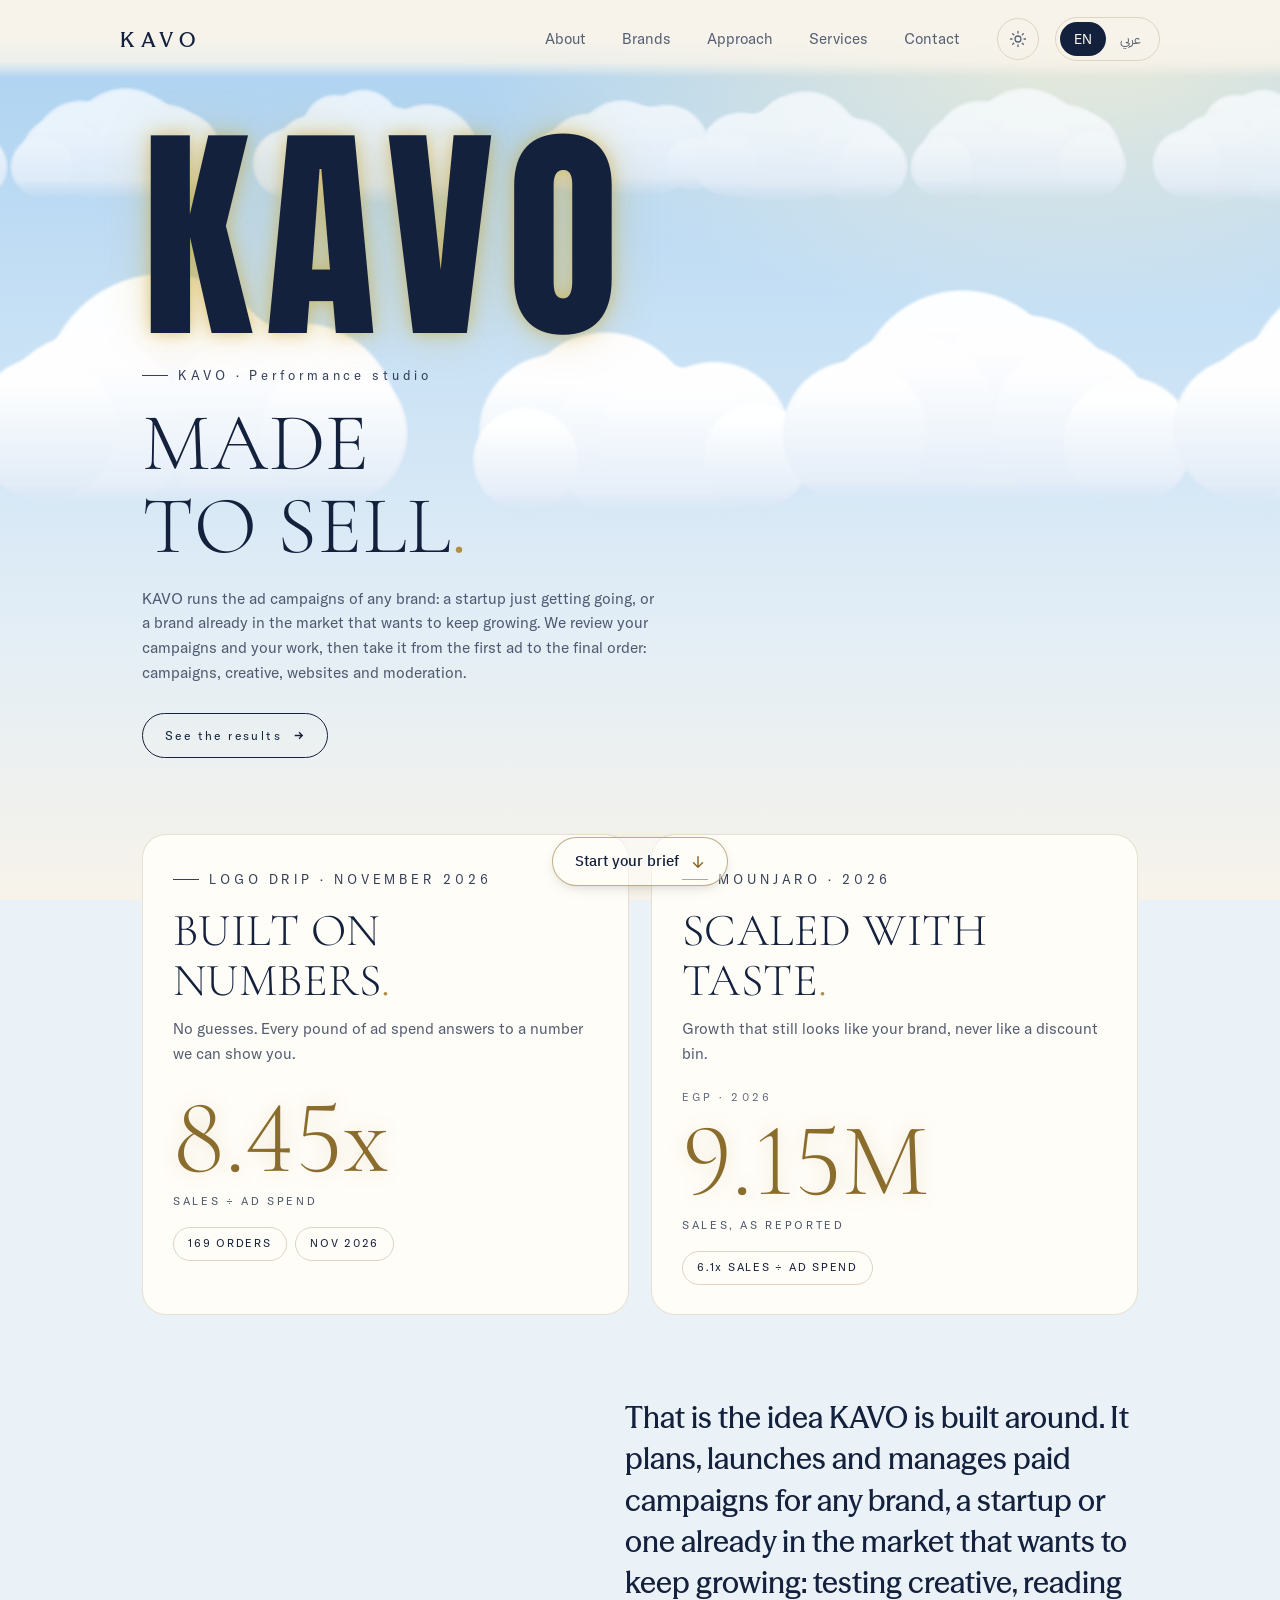
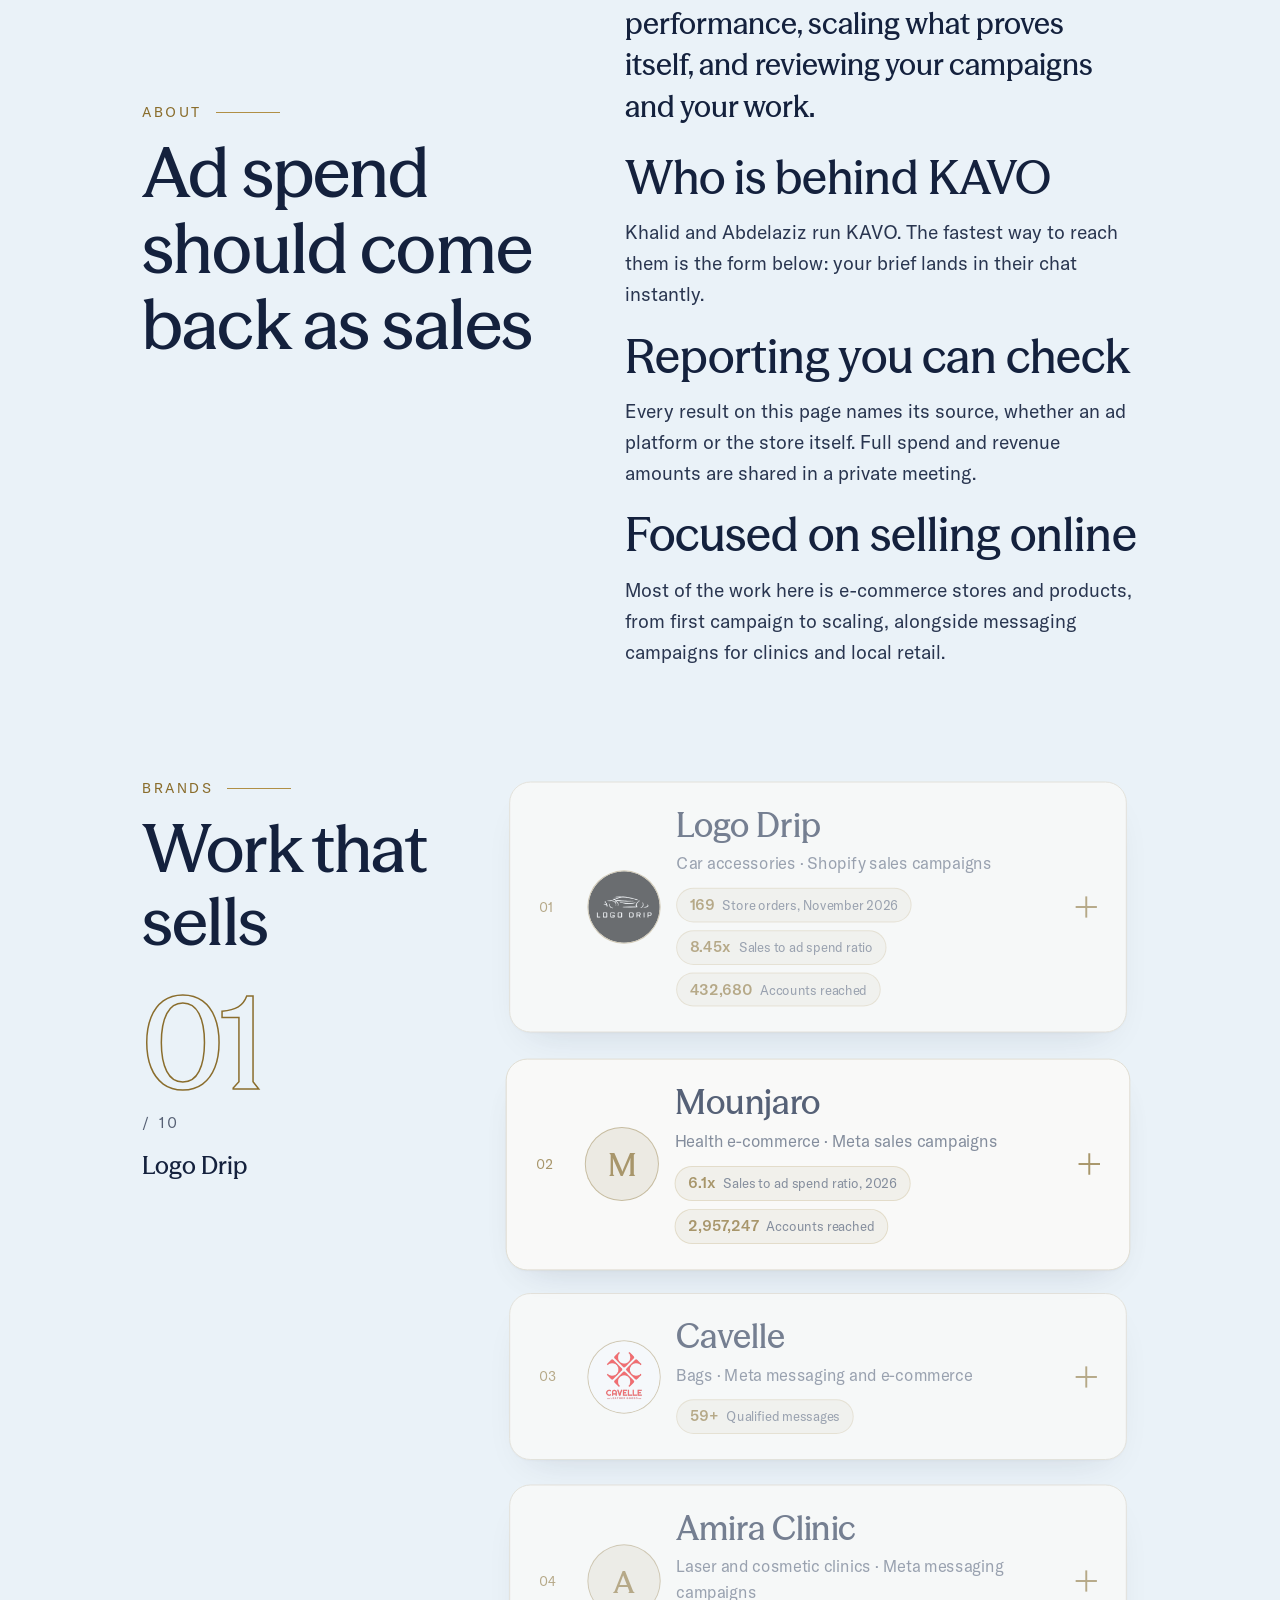
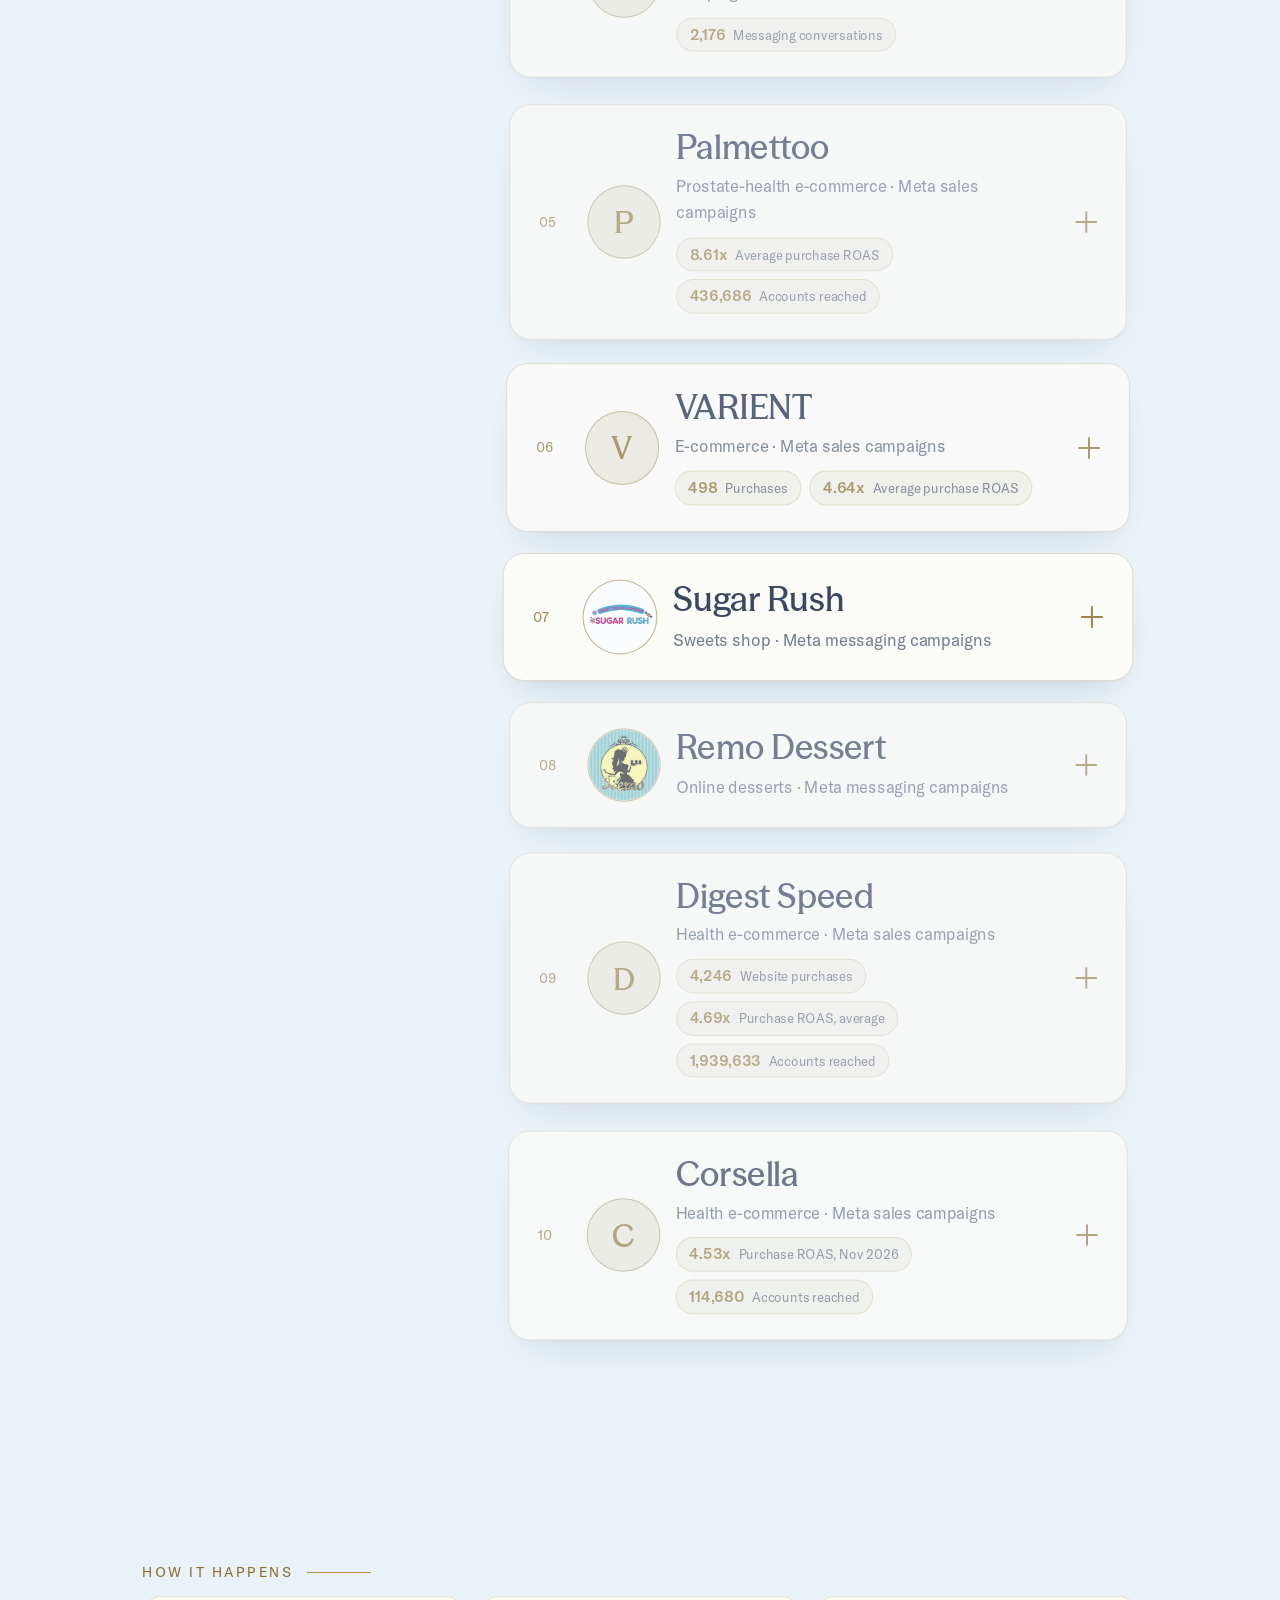
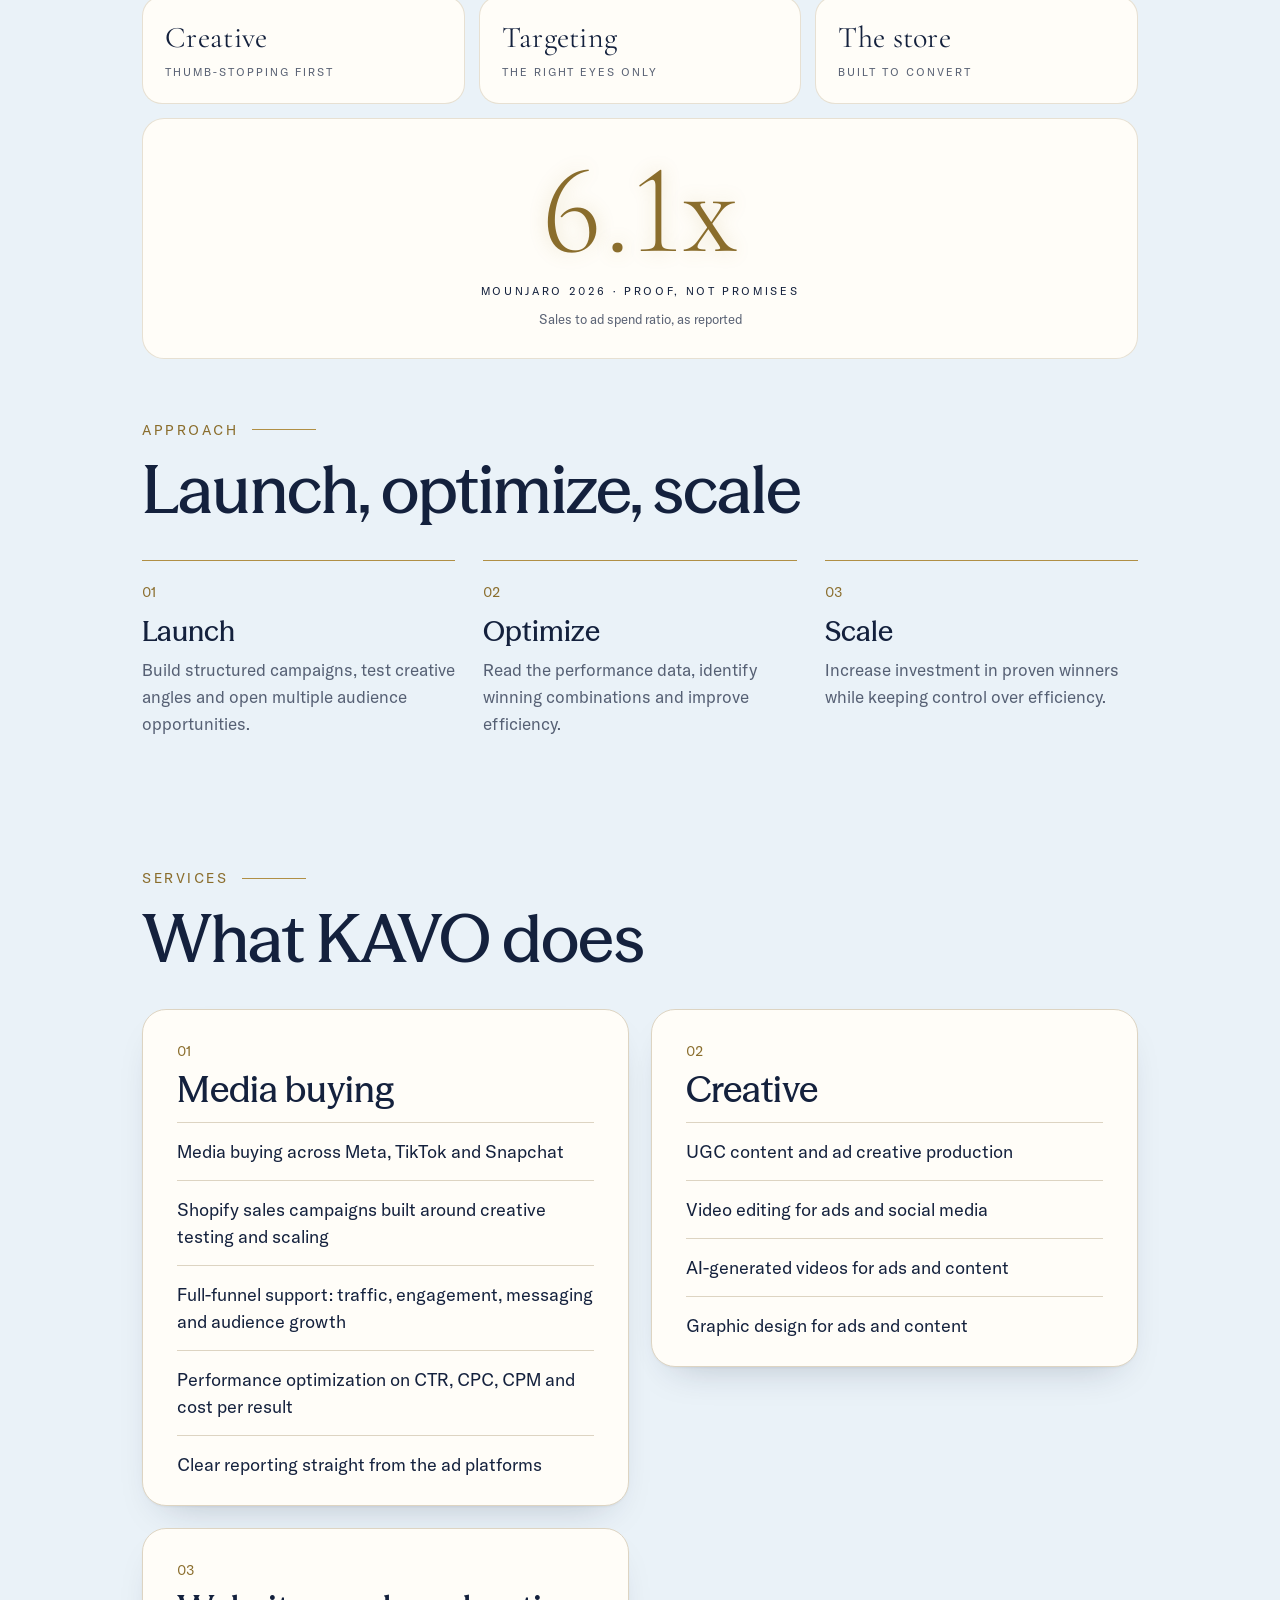
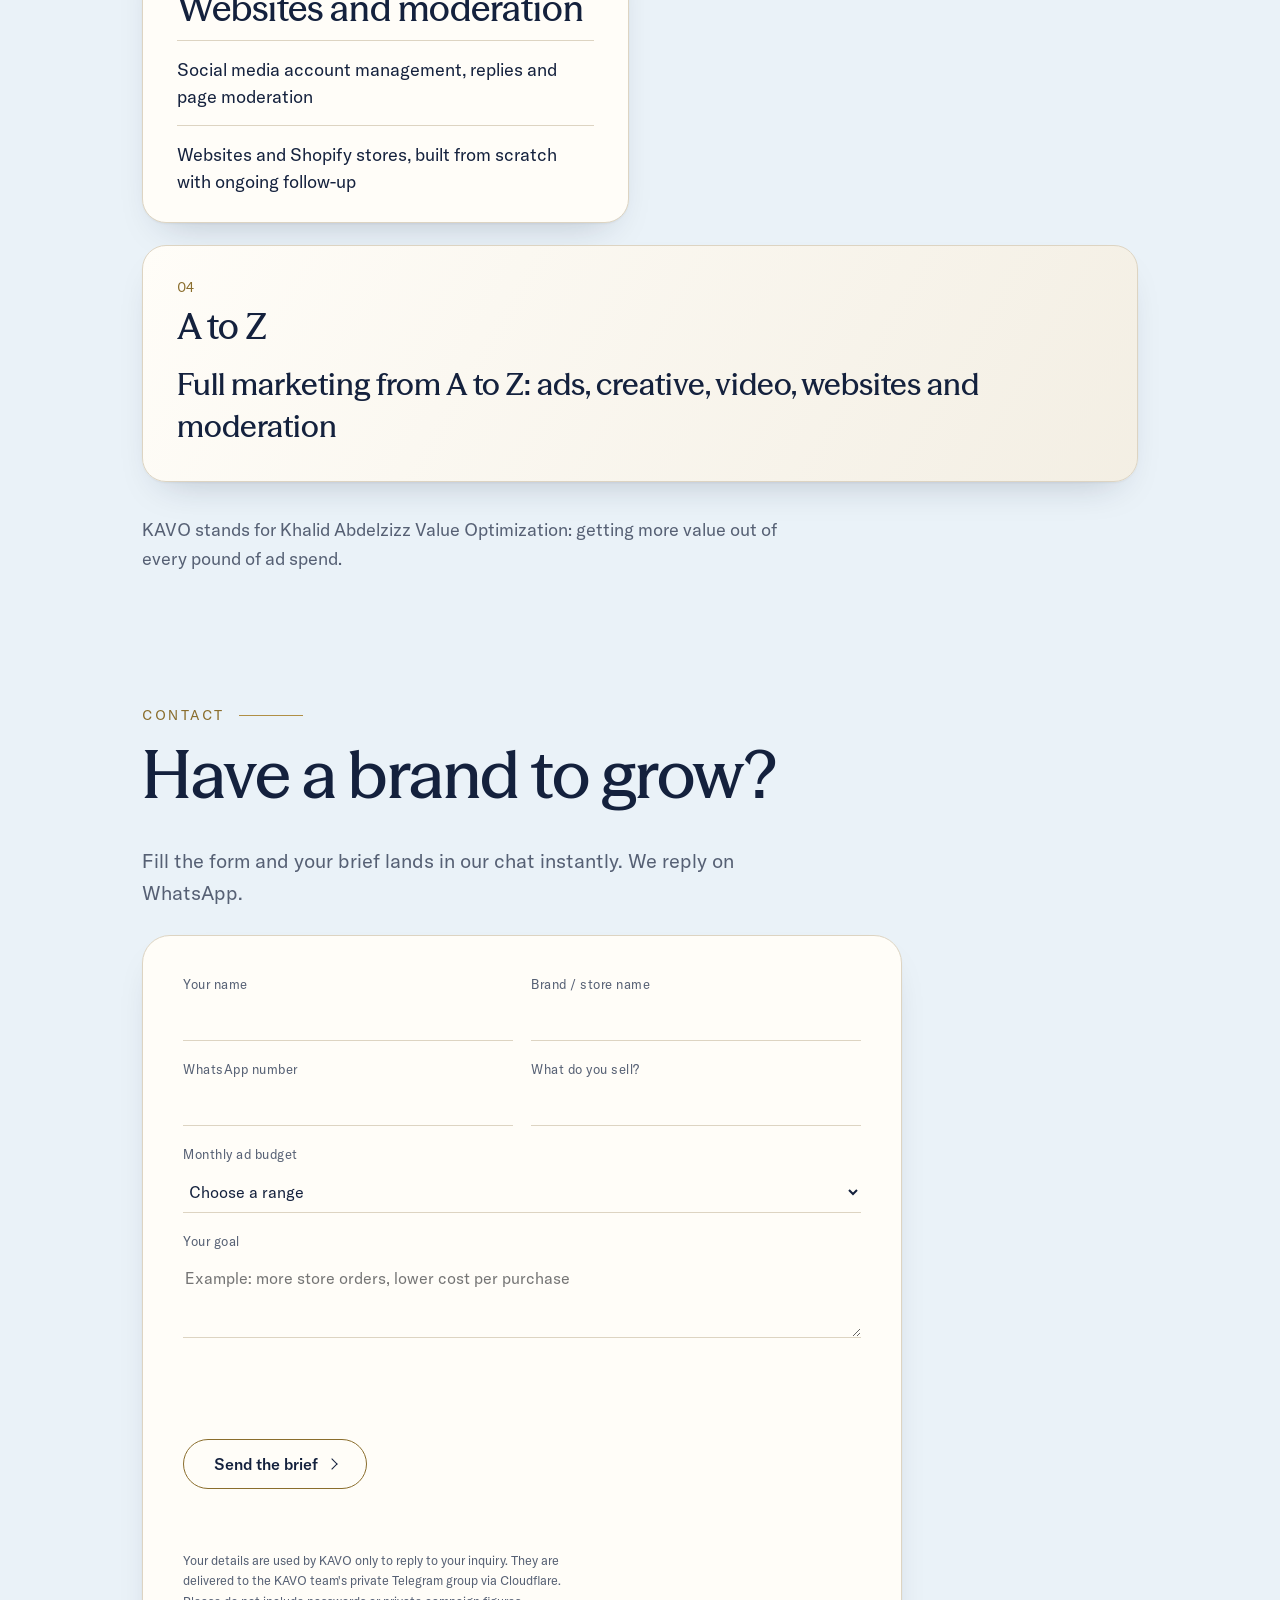
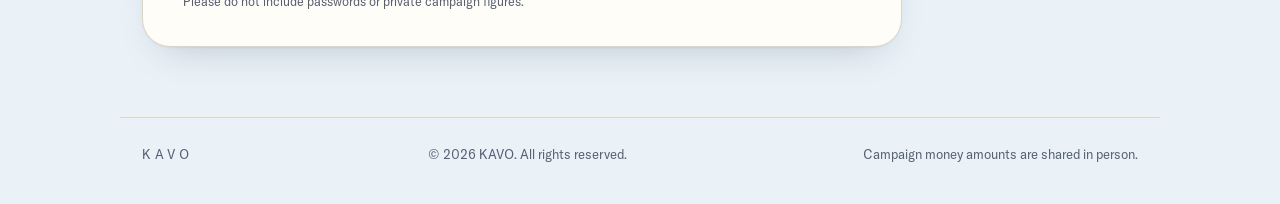
==== commit 612423f4: "Update index.html" ====
--- a/preview/index.html
+++ b/preview/index.html
@@ -59,7 +59,7 @@
     <h1 class="wordmark" aria-label="KAVO" data-t="KAVO">KAVO</h1>
     <p class="eyebrow2" data-en="KAVO · Performance studio" data-ar="KAVO · استوديو إعلانات">KAVO · Performance studio</p>
     <h2 class="bigtype fhead" data-en="MADE<br>TO SELL<i>.</i>" data-ar="إعلاناتك<br>لازم <i>تبيع</i>.">MADE<br>TO SELL<i>.</i></h2>
-    <p class="sub2" data-en="KAVO runs the ad campaigns of any brand: a startup just getting going, or a brand already in the market that wants to keep growing. We review your campaigns and your work, then take it from the first ad to the final order: campaigns, creative, websites and moderation." data-ar="KAVO بيدير الحملات الإعلانية لأي براند: ستارت أب لسه بادي، أو براند شغال في السوق وعايز يكمّل ويكبر. بنراجع حملاتك وشغلك، وبناخد كل حاجة على إيدينا من أول إعلان لحد آخر أوردر: حملات وكرياتيف ومواقع ومودريشن.">KAVO runs the ad campaigns of any brand: a startup just getting going, or a brand already in the market that wants to keep growing. We review your campaigns and your work, then take it from the first ad to the final order: campaigns, creative, websites and moderation.</p>
+    <p class="sub2" data-en="KAVO runs the ad campaigns of any brand: a startup just getting going, or a brand already in the market that wants to keep growing. We review your campaigns and your work, then take it from the first ad to the final order: campaigns, creative, websites and moderation." data-ar="KAVO بيدير الحملات الإعلانية لأي براند: ستارت أب لسه بيبدأ، أو براند شغال في السوق وعايز يكمّل ويكبر. بنراجع حملاتك وشغلك، وبناخد كل حاجة على إيدينا من أول إعلان لحد آخر أوردر: حملات وكرياتيف ومواقع ومودريشن.">KAVO runs the ad campaigns of any brand: a startup just getting going, or a brand already in the market that wants to keep growing. We review your campaigns and your work, then take it from the first ad to the final order: campaigns, creative, websites and moderation.</p>
     <a class="pill2" href="#brands"><span data-en="See the results" data-ar="شوف النتايج">See the results</span><svg viewBox="0 0 24 24" fill="none" stroke="currentColor" stroke-width="2.4" aria-hidden="true"><path d="M5 12h14M13 6l6 6-6 6"/></svg></a>
   </div>
 </section>
@@ -321,7 +321,7 @@
   </form>
 </section>
 </main>
-<footer class="foot"><span>KAVO</span><span data-en="Campaign money amounts are shared in person." data-ar="مبالغ الحملات بنوريها في لقاء.">Campaign money amounts are shared in person.</span></footer>
+<footer class="foot"><span>KAVO</span><span data-en="© 2026 KAVO. All rights reserved." data-ar="© 2026 KAVO. كل الحقوق محفوظة.">© 2026 KAVO. All rights reserved.</span><span data-en="Campaign money amounts are shared in person." data-ar="مبالغ الحملات بنوريها في لقاء.">Campaign money amounts are shared in person.</span></footer>
 <script>(function(){var t=document.documentElement.getAttribute("data-theme"),e=document.querySelector(".cf-turnstile");if(e)e.setAttribute("data-theme",t==="dark"?"dark":(t==="light"?"light":"auto"))})()</script>
 
 <script src="app.js?v=13" defer></script>
